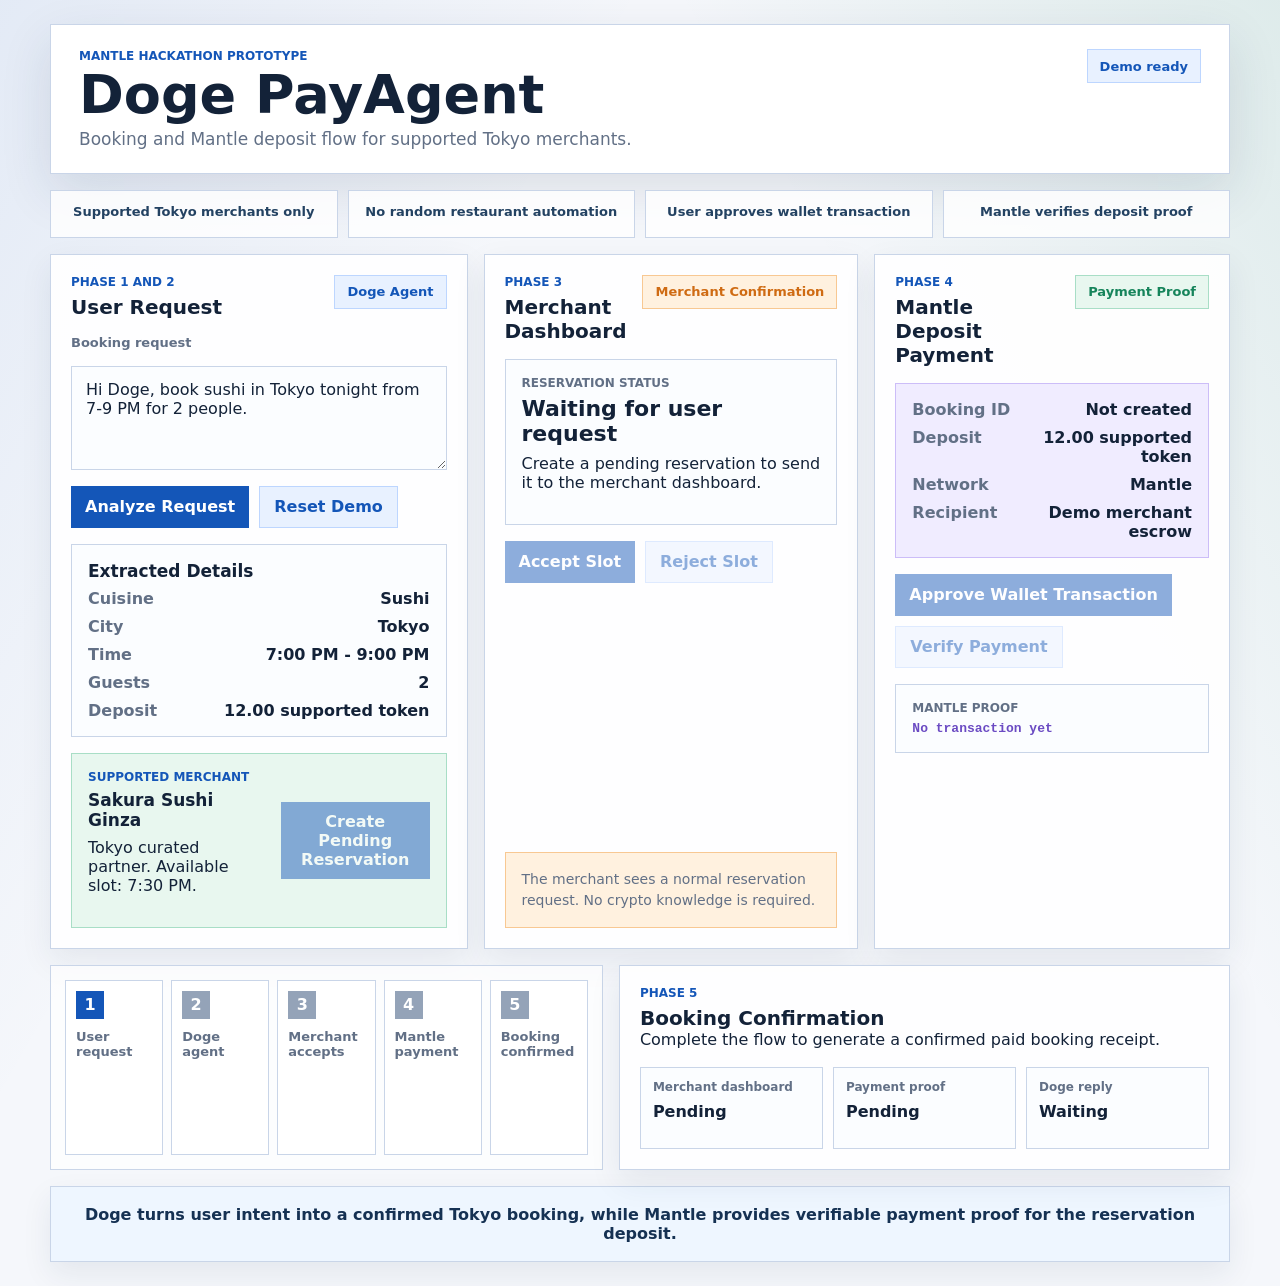
==== index.html @ 1252221b "Add files via upload" ====
<!doctype html>
<html lang="en">
  <head>
    <meta charset="utf-8">
    <meta name="viewport" content="width=device-width, initial-scale=1">
    <title>Doge PayAgent Prototype</title>
    <link rel="stylesheet" href="styles.css">
  </head>
  <body>
    <main class="app-shell">
      <header class="topbar">
        <div>
          <p class="eyebrow">Mantle hackathon prototype</p>
          <h1>Doge PayAgent</h1>
          <p class="subtitle">
            Booking and Mantle deposit flow for supported Tokyo merchants.
          </p>
        </div>
        <div class="status-chip" id="overallStatus">Demo ready</div>
      </header>

      <section class="constraint-bar" aria-label="Key product constraints">
        <div>Supported Tokyo merchants only</div>
        <div>No random restaurant automation</div>
        <div>User approves wallet transaction</div>
        <div>Mantle verifies deposit proof</div>
      </section>

      <section class="workspace">
        <section class="panel user-panel" aria-labelledby="userPanelTitle">
          <div class="panel-heading">
            <div>
              <p class="eyebrow">Phase 1 and 2</p>
              <h2 id="userPanelTitle">User Request</h2>
            </div>
            <span class="phase-pill">Doge Agent</span>
          </div>

          <label for="requestText">Booking request</label>
          <textarea id="requestText" rows="4">Hi Doge, book sushi in Tokyo tonight from 7-9 PM for 2 people.</textarea>

          <div class="button-row">
            <button id="analyzeBtn" class="primary-btn" type="button">
              Analyze Request
            </button>
            <button id="resetBtn" class="secondary-btn" type="button">
              Reset Demo
            </button>
          </div>

          <div class="extract-card" id="extractCard">
            <h3>Extracted Details</h3>
            <dl>
              <div><dt>Cuisine</dt><dd id="detailCuisine">Sushi</dd></div>
              <div><dt>City</dt><dd id="detailCity">Tokyo</dd></div>
              <div><dt>Time</dt><dd id="detailTime">7:00 PM - 9:00 PM</dd></div>
              <div><dt>Guests</dt><dd id="detailGuests">2</dd></div>
              <div><dt>Deposit</dt><dd id="detailDeposit">12.00 supported token</dd></div>
            </dl>
          </div>

          <div class="merchant-card">
            <div>
              <p class="eyebrow">Supported merchant</p>
              <h3>Sakura Sushi Ginza</h3>
              <p>Tokyo curated partner. Available slot: 7:30 PM.</p>
            </div>
            <button id="createReservationBtn" class="primary-btn" type="button" disabled>
              Create Pending Reservation
            </button>
          </div>
        </section>

        <section class="panel dashboard-panel" aria-labelledby="merchantPanelTitle">
          <div class="panel-heading">
            <div>
              <p class="eyebrow">Phase 3</p>
              <h2 id="merchantPanelTitle">Merchant Dashboard</h2>
            </div>
            <span class="phase-pill orange">Merchant Confirmation</span>
          </div>

          <div class="reservation-ticket" id="reservationTicket">
            <p class="ticket-label">Reservation status</p>
            <h3 id="reservationStatus">Waiting for user request</h3>
            <p id="reservationSummary">Create a pending reservation to send it to the merchant dashboard.</p>
          </div>

          <div class="button-row">
            <button id="acceptSlotBtn" class="primary-btn" type="button" disabled>
              Accept Slot
            </button>
            <button id="rejectSlotBtn" class="secondary-btn" type="button" disabled>
              Reject Slot
            </button>
          </div>

          <div class="decision-note" id="merchantDecision">
            The merchant sees a normal reservation request. No crypto knowledge is required.
          </div>
        </section>

        <section class="panel payment-panel" aria-labelledby="paymentPanelTitle">
          <div class="panel-heading">
            <div>
              <p class="eyebrow">Phase 4</p>
              <h2 id="paymentPanelTitle">Mantle Deposit Payment</h2>
            </div>
            <span class="phase-pill green">Payment Proof</span>
          </div>

          <div class="payment-box">
            <dl>
              <div><dt>Booking ID</dt><dd id="bookingId">Not created</dd></div>
              <div><dt>Deposit</dt><dd>12.00 supported token</dd></div>
              <div><dt>Network</dt><dd>Mantle</dd></div>
              <div><dt>Recipient</dt><dd>Demo merchant escrow</dd></div>
            </dl>
          </div>

          <div class="button-row">
            <button id="approvePaymentBtn" class="primary-btn" type="button" disabled>
              Approve Wallet Transaction
            </button>
            <button id="verifyPaymentBtn" class="secondary-btn" type="button" disabled>
              Verify Payment
            </button>
          </div>

          <div class="tx-card" id="txCard">
            <p class="ticket-label">Mantle proof</p>
            <code id="txHash">No transaction yet</code>
          </div>
        </section>
      </section>

      <section class="confirmation-area">
        <div class="timeline" aria-label="Prototype timeline">
          <div class="step active" data-step="1">
            <span>1</span>
            <p>User request</p>
          </div>
          <div class="step" data-step="2">
            <span>2</span>
            <p>Doge agent</p>
          </div>
          <div class="step" data-step="3">
            <span>3</span>
            <p>Merchant accepts</p>
          </div>
          <div class="step" data-step="4">
            <span>4</span>
            <p>Mantle payment</p>
          </div>
          <div class="step" data-step="5">
            <span>5</span>
            <p>Booking confirmed</p>
          </div>
        </div>

        <article class="receipt" id="receipt">
          <p class="eyebrow">Phase 5</p>
          <h2>Booking Confirmation</h2>
          <p id="receiptBody">
            Complete the flow to generate a confirmed paid booking receipt.
          </p>
          <div class="receipt-grid">
            <div>
              <span>Merchant dashboard</span>
              <strong id="merchantFinalStatus">Pending</strong>
            </div>
            <div>
              <span>Payment proof</span>
              <strong id="paymentFinalStatus">Pending</strong>
            </div>
            <div>
              <span>Doge reply</span>
              <strong id="dogeReply">Waiting</strong>
            </div>
          </div>
        </article>
      </section>

      <footer class="footer-note">
        Doge turns user intent into a confirmed Tokyo booking, while Mantle provides verifiable payment proof for the reservation deposit.
      </footer>
    </main>

    <script src="app.js"></script>
  </body>
</html>
---- styles.css ----
:root {
  --bg: #f5f7fb;
  --card: #ffffff;
  --ink: #132238;
  --muted: #627086;
  --blue: #1456b8;
  --blue-weak: #e8f1ff;
  --green: #16845b;
  --green-weak: #e8f7ef;
  --orange: #cf6b13;
  --orange-weak: #fff1df;
  --purple: #6b4bc3;
  --purple-weak: #f0ecff;
  --border: #c9d5e8;
  --shadow: 0 18px 48px rgba(27, 47, 79, 0.12);
}

* {
  box-sizing: border-box;
}

body {
  margin: 0;
  min-height: 100vh;
  color: var(--ink);
  background:
    linear-gradient(120deg, rgba(20, 86, 184, 0.08), transparent 32%),
    linear-gradient(240deg, rgba(22, 132, 91, 0.1), transparent 30%),
    var(--bg);
  font-family: Inter, ui-sans-serif, system-ui, -apple-system, BlinkMacSystemFont, "Segoe UI", sans-serif;
}

button,
textarea {
  font: inherit;
}

button {
  border: 0;
  cursor: pointer;
}

button:disabled {
  cursor: not-allowed;
  opacity: 0.48;
}

.app-shell {
  width: min(1180px, calc(100% - 32px));
  margin: 24px auto;
}

.topbar {
  display: flex;
  align-items: flex-start;
  justify-content: space-between;
  gap: 24px;
  padding: 24px 28px;
  background: var(--card);
  border: 1px solid var(--border);
  box-shadow: var(--shadow);
}

.eyebrow {
  margin: 0 0 6px;
  color: var(--blue);
  font-size: 12px;
  font-weight: 800;
  letter-spacing: 0;
  text-transform: uppercase;
}

h1,
h2,
h3,
p {
  margin-top: 0;
}

h1 {
  margin-bottom: 8px;
  font-size: clamp(34px, 6vw, 54px);
  line-height: 0.96;
}

h2 {
  margin-bottom: 0;
  font-size: 20px;
}

h3 {
  margin-bottom: 8px;
  font-size: 17px;
}

.subtitle {
  max-width: 640px;
  margin-bottom: 0;
  color: var(--muted);
  font-size: 17px;
}

.status-chip,
.phase-pill {
  display: inline-flex;
  align-items: center;
  min-height: 34px;
  padding: 8px 12px;
  color: var(--blue);
  background: var(--blue-weak);
  border: 1px solid #bdd6ff;
  font-size: 13px;
  font-weight: 800;
  white-space: nowrap;
}

.phase-pill.orange {
  color: var(--orange);
  background: var(--orange-weak);
  border-color: #f8c892;
}

.phase-pill.green {
  color: var(--green);
  background: var(--green-weak);
  border-color: #a8dec6;
}

.constraint-bar {
  display: grid;
  grid-template-columns: repeat(4, minmax(0, 1fr));
  gap: 10px;
  margin: 16px 0;
}

.constraint-bar div {
  min-height: 48px;
  padding: 13px 14px;
  color: #234262;
  background: rgba(255, 255, 255, 0.84);
  border: 1px solid var(--border);
  font-size: 13px;
  font-weight: 800;
  text-align: center;
}

.workspace {
  display: grid;
  grid-template-columns: 1.08fr 0.92fr 0.92fr;
  gap: 16px;
}

.panel,
.receipt,
.footer-note {
  background: rgba(255, 255, 255, 0.94);
  border: 1px solid var(--border);
  box-shadow: 0 12px 30px rgba(21, 45, 78, 0.08);
}

.panel {
  display: flex;
  flex-direction: column;
  gap: 16px;
  min-height: 520px;
  padding: 20px;
}

.panel-heading {
  display: flex;
  align-items: flex-start;
  justify-content: space-between;
  gap: 16px;
}

label {
  color: var(--muted);
  font-size: 13px;
  font-weight: 800;
}

textarea {
  width: 100%;
  resize: vertical;
  min-height: 104px;
  padding: 13px 14px;
  color: var(--ink);
  background: #fbfdff;
  border: 1px solid var(--border);
  outline: none;
}

textarea:focus {
  border-color: var(--blue);
  box-shadow: 0 0 0 3px rgba(20, 86, 184, 0.12);
}

.button-row {
  display: flex;
  flex-wrap: wrap;
  gap: 10px;
}

.primary-btn,
.secondary-btn {
  min-height: 42px;
  padding: 10px 14px;
  font-weight: 900;
}

.primary-btn {
  color: #ffffff;
  background: var(--blue);
}

.secondary-btn {
  color: var(--blue);
  background: var(--blue-weak);
  border: 1px solid #bdd6ff;
}

.extract-card,
.merchant-card,
.reservation-ticket,
.payment-box,
.tx-card,
.decision-note {
  padding: 16px;
  background: #fbfdff;
  border: 1px solid var(--border);
}

.merchant-card {
  display: flex;
  align-items: center;
  justify-content: space-between;
  gap: 16px;
  margin-top: auto;
  background: var(--green-weak);
  border-color: #a8dec6;
}

dl {
  display: grid;
  gap: 9px;
  margin: 0;
}

dl div {
  display: flex;
  justify-content: space-between;
  gap: 18px;
}

dt {
  color: var(--muted);
  font-weight: 800;
}

dd {
  margin: 0;
  text-align: right;
  font-weight: 900;
}

.ticket-label {
  margin-bottom: 6px;
  color: var(--muted);
  font-size: 12px;
  font-weight: 900;
  text-transform: uppercase;
}

.reservation-ticket h3 {
  margin-bottom: 8px;
  font-size: 22px;
}

.decision-note {
  margin-top: auto;
  color: var(--muted);
  background: var(--orange-weak);
  border-color: #f8c892;
  font-size: 14px;
  line-height: 1.5;
}

.payment-box {
  background: var(--purple-weak);
  border-color: #ccbdf8;
}

.tx-card code {
  display: block;
  overflow-wrap: anywhere;
  color: var(--purple);
  font-weight: 800;
}

.confirmation-area {
  display: grid;
  grid-template-columns: 0.95fr 1.05fr;
  gap: 16px;
  margin-top: 16px;
}

.timeline {
  display: grid;
  grid-template-columns: repeat(5, minmax(0, 1fr));
  gap: 8px;
  padding: 14px;
  background: rgba(255, 255, 255, 0.72);
  border: 1px solid var(--border);
}

.step {
  min-height: 92px;
  padding: 10px;
  background: #ffffff;
  border: 1px solid var(--border);
}

.step span {
  display: inline-grid;
  place-items: center;
  width: 28px;
  height: 28px;
  margin-bottom: 10px;
  color: #ffffff;
  background: #94a3b8;
  font-weight: 900;
}

.step.active span {
  background: var(--blue);
}

.step.complete {
  background: var(--green-weak);
  border-color: #a8dec6;
}

.step.complete span {
  background: var(--green);
}

.step p {
  margin-bottom: 0;
  color: var(--muted);
  font-size: 13px;
  font-weight: 900;
}

.receipt {
  padding: 20px;
}

.receipt-grid {
  display: grid;
  grid-template-columns: repeat(3, minmax(0, 1fr));
  gap: 10px;
  margin-top: 18px;
}

.receipt-grid div {
  min-height: 82px;
  padding: 12px;
  background: #fbfdff;
  border: 1px solid var(--border);
}

.receipt-grid span {
  display: block;
  margin-bottom: 8px;
  color: var(--muted);
  font-size: 12px;
  font-weight: 900;
}

.receipt-grid strong {
  display: block;
  color: var(--ink);
  overflow-wrap: anywhere;
}

.footer-note {
  margin-top: 16px;
  padding: 18px 22px;
  color: #153153;
  background: #eef6ff;
  font-weight: 900;
  text-align: center;
}

@media (max-width: 980px) {
  .topbar,
  .workspace,
  .confirmation-area {
    grid-template-columns: 1fr;
  }

  .topbar {
    display: block;
  }

  .status-chip {
    margin-top: 16px;
  }

  .constraint-bar,
  .timeline,
  .receipt-grid {
    grid-template-columns: 1fr;
  }

  .panel {
    min-height: unset;
  }
}
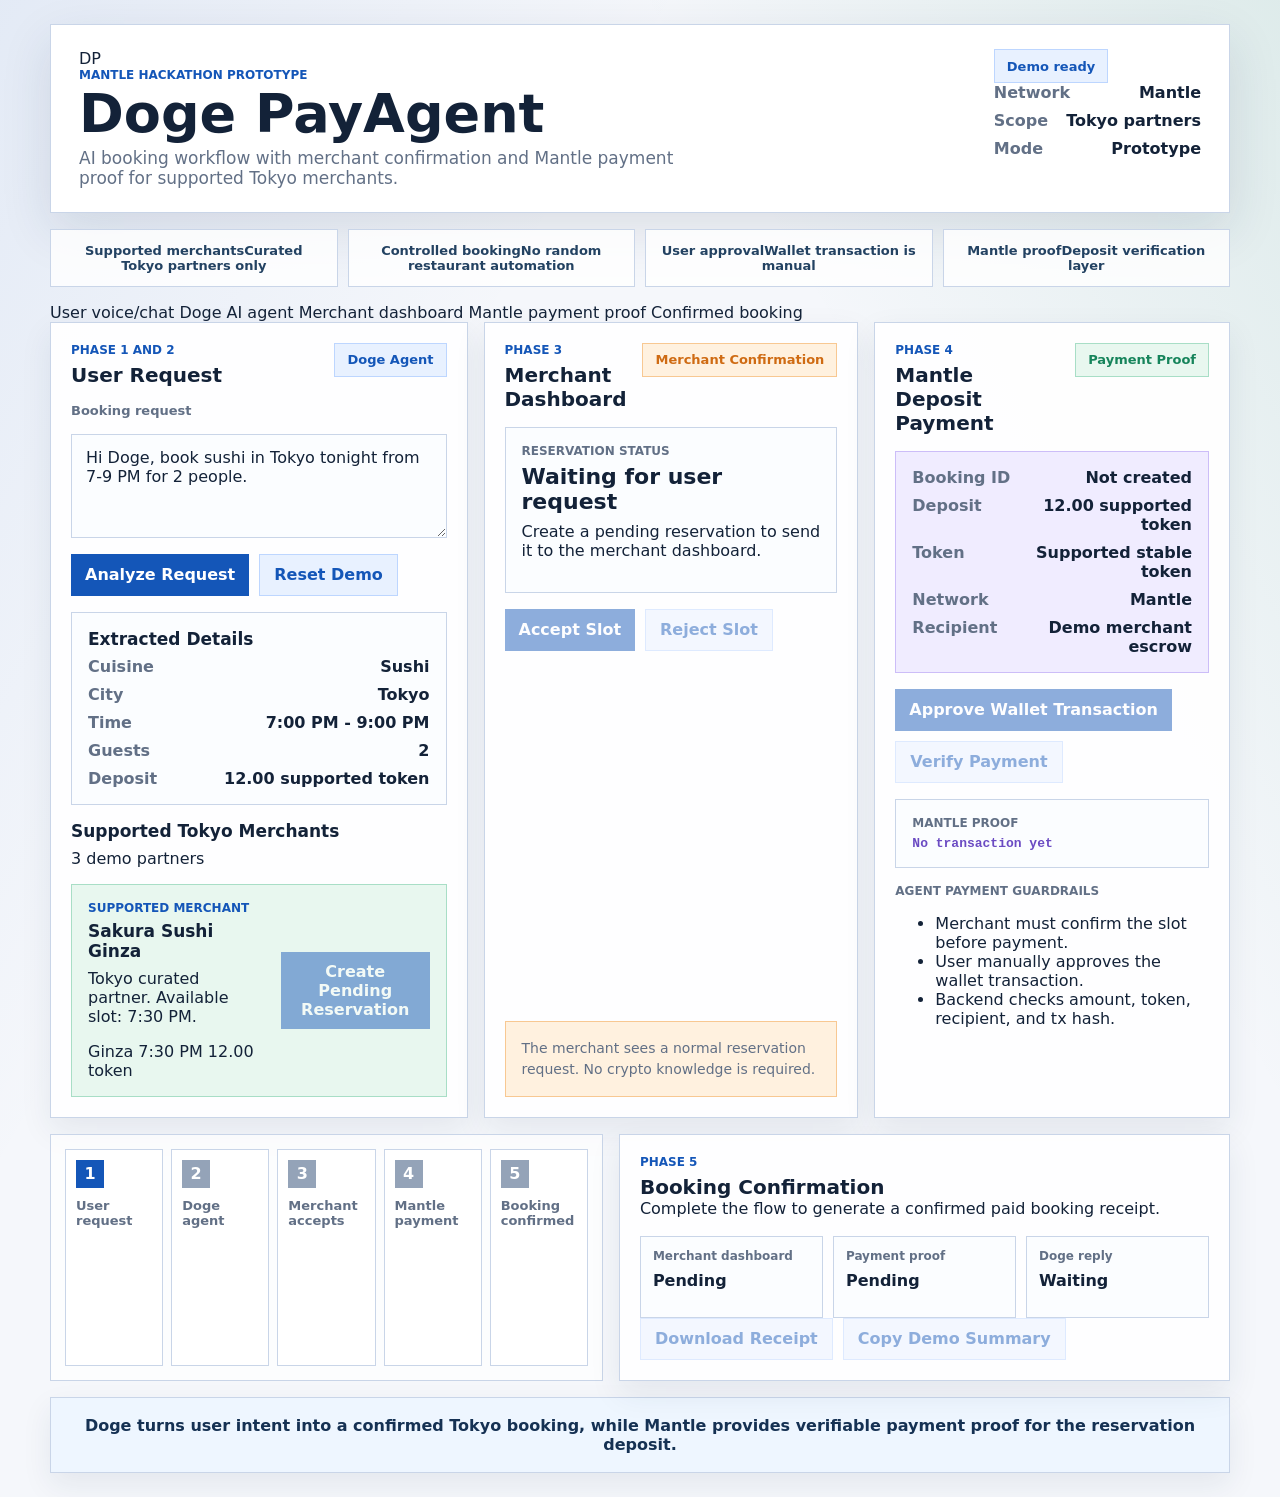
==== commit fee3e985: "Add files via upload" ====
--- a/index.html
+++ b/index.html
@@ -9,21 +9,39 @@
   <body>
     <main class="app-shell">
       <header class="topbar">
-        <div>
-          <p class="eyebrow">Mantle hackathon prototype</p>
-          <h1>Doge PayAgent</h1>
-          <p class="subtitle">
-            Booking and Mantle deposit flow for supported Tokyo merchants.
-          </p>
+        <div class="brand-lockup">
+          <div class="brand-mark" aria-hidden="true">DP</div>
+          <div>
+            <p class="eyebrow">Mantle hackathon prototype</p>
+            <h1>Doge PayAgent</h1>
+            <p class="subtitle">
+              AI booking workflow with merchant confirmation and Mantle payment proof for supported Tokyo merchants.
+            </p>
+          </div>
         </div>
-        <div class="status-chip" id="overallStatus">Demo ready</div>
+        <aside class="hero-console" aria-label="Prototype status">
+          <div class="status-chip" id="overallStatus">Demo ready</div>
+          <dl>
+            <div><dt>Network</dt><dd>Mantle</dd></div>
+            <div><dt>Scope</dt><dd>Tokyo partners</dd></div>
+            <div><dt>Mode</dt><dd>Prototype</dd></div>
+          </dl>
+        </aside>
       </header>
 
       <section class="constraint-bar" aria-label="Key product constraints">
-        <div>Supported Tokyo merchants only</div>
-        <div>No random restaurant automation</div>
-        <div>User approves wallet transaction</div>
-        <div>Mantle verifies deposit proof</div>
+        <div><strong>Supported merchants</strong><span>Curated Tokyo partners only</span></div>
+        <div><strong>Controlled booking</strong><span>No random restaurant automation</span></div>
+        <div><strong>User approval</strong><span>Wallet transaction is manual</span></div>
+        <div><strong>Mantle proof</strong><span>Deposit verification layer</span></div>
+      </section>
+
+      <section class="system-strip" aria-label="System architecture">
+        <span>User voice/chat</span>
+        <span>Doge AI agent</span>
+        <span>Merchant dashboard</span>
+        <span>Mantle payment proof</span>
+        <span>Confirmed booking</span>
       </section>
 
       <section class="workspace">
@@ -59,11 +77,24 @@
             </dl>
           </div>
 
+          <div class="merchant-section">
+            <div class="section-title-row">
+              <h3>Supported Tokyo Merchants</h3>
+              <span id="merchantCount">3 demo partners</span>
+            </div>
+            <div class="merchant-list" id="merchantList" aria-label="Supported merchants"></div>
+          </div>
+
           <div class="merchant-card">
             <div>
               <p class="eyebrow">Supported merchant</p>
-              <h3>Sakura Sushi Ginza</h3>
-              <p>Tokyo curated partner. Available slot: 7:30 PM.</p>
+              <h3 id="selectedMerchantName">Sakura Sushi Ginza</h3>
+              <p id="selectedMerchantDescription">Tokyo curated partner. Available slot: 7:30 PM.</p>
+              <div class="merchant-metrics">
+                <span id="selectedMerchantArea">Ginza</span>
+                <span id="selectedMerchantSlot">7:30 PM</span>
+                <span id="selectedMerchantDeposit">12.00 token</span>
+              </div>
             </div>
             <button id="createReservationBtn" class="primary-btn" type="button" disabled>
               Create Pending Reservation
@@ -112,9 +143,10 @@
           <div class="payment-box">
             <dl>
               <div><dt>Booking ID</dt><dd id="bookingId">Not created</dd></div>
-              <div><dt>Deposit</dt><dd>12.00 supported token</dd></div>
-              <div><dt>Network</dt><dd>Mantle</dd></div>
-              <div><dt>Recipient</dt><dd>Demo merchant escrow</dd></div>
+              <div><dt>Deposit</dt><dd id="paymentDeposit">12.00 supported token</dd></div>
+              <div><dt>Token</dt><dd id="paymentToken">Supported stable token</dd></div>
+              <div><dt>Network</dt><dd id="paymentNetwork">Mantle</dd></div>
+              <div><dt>Recipient</dt><dd id="paymentRecipient">Demo merchant escrow</dd></div>
             </dl>
           </div>
 
@@ -130,6 +162,15 @@
           <div class="tx-card" id="txCard">
             <p class="ticket-label">Mantle proof</p>
             <code id="txHash">No transaction yet</code>
+          </div>
+
+          <div class="preflight-card">
+            <p class="ticket-label">Agent payment guardrails</p>
+            <ul id="paymentGuardrails">
+              <li>Merchant must confirm the slot before payment.</li>
+              <li>User manually approves the wallet transaction.</li>
+              <li>Backend checks amount, token, recipient, and tx hash.</li>
+            </ul>
           </div>
         </section>
       </section>
@@ -178,6 +219,14 @@
               <strong id="dogeReply">Waiting</strong>
             </div>
           </div>
+          <div class="button-row receipt-actions">
+            <button id="downloadReceiptBtn" class="secondary-btn" type="button" disabled>
+              Download Receipt
+            </button>
+            <button id="copySummaryBtn" class="secondary-btn" type="button" disabled>
+              Copy Demo Summary
+            </button>
+          </div>
         </article>
       </section>
 
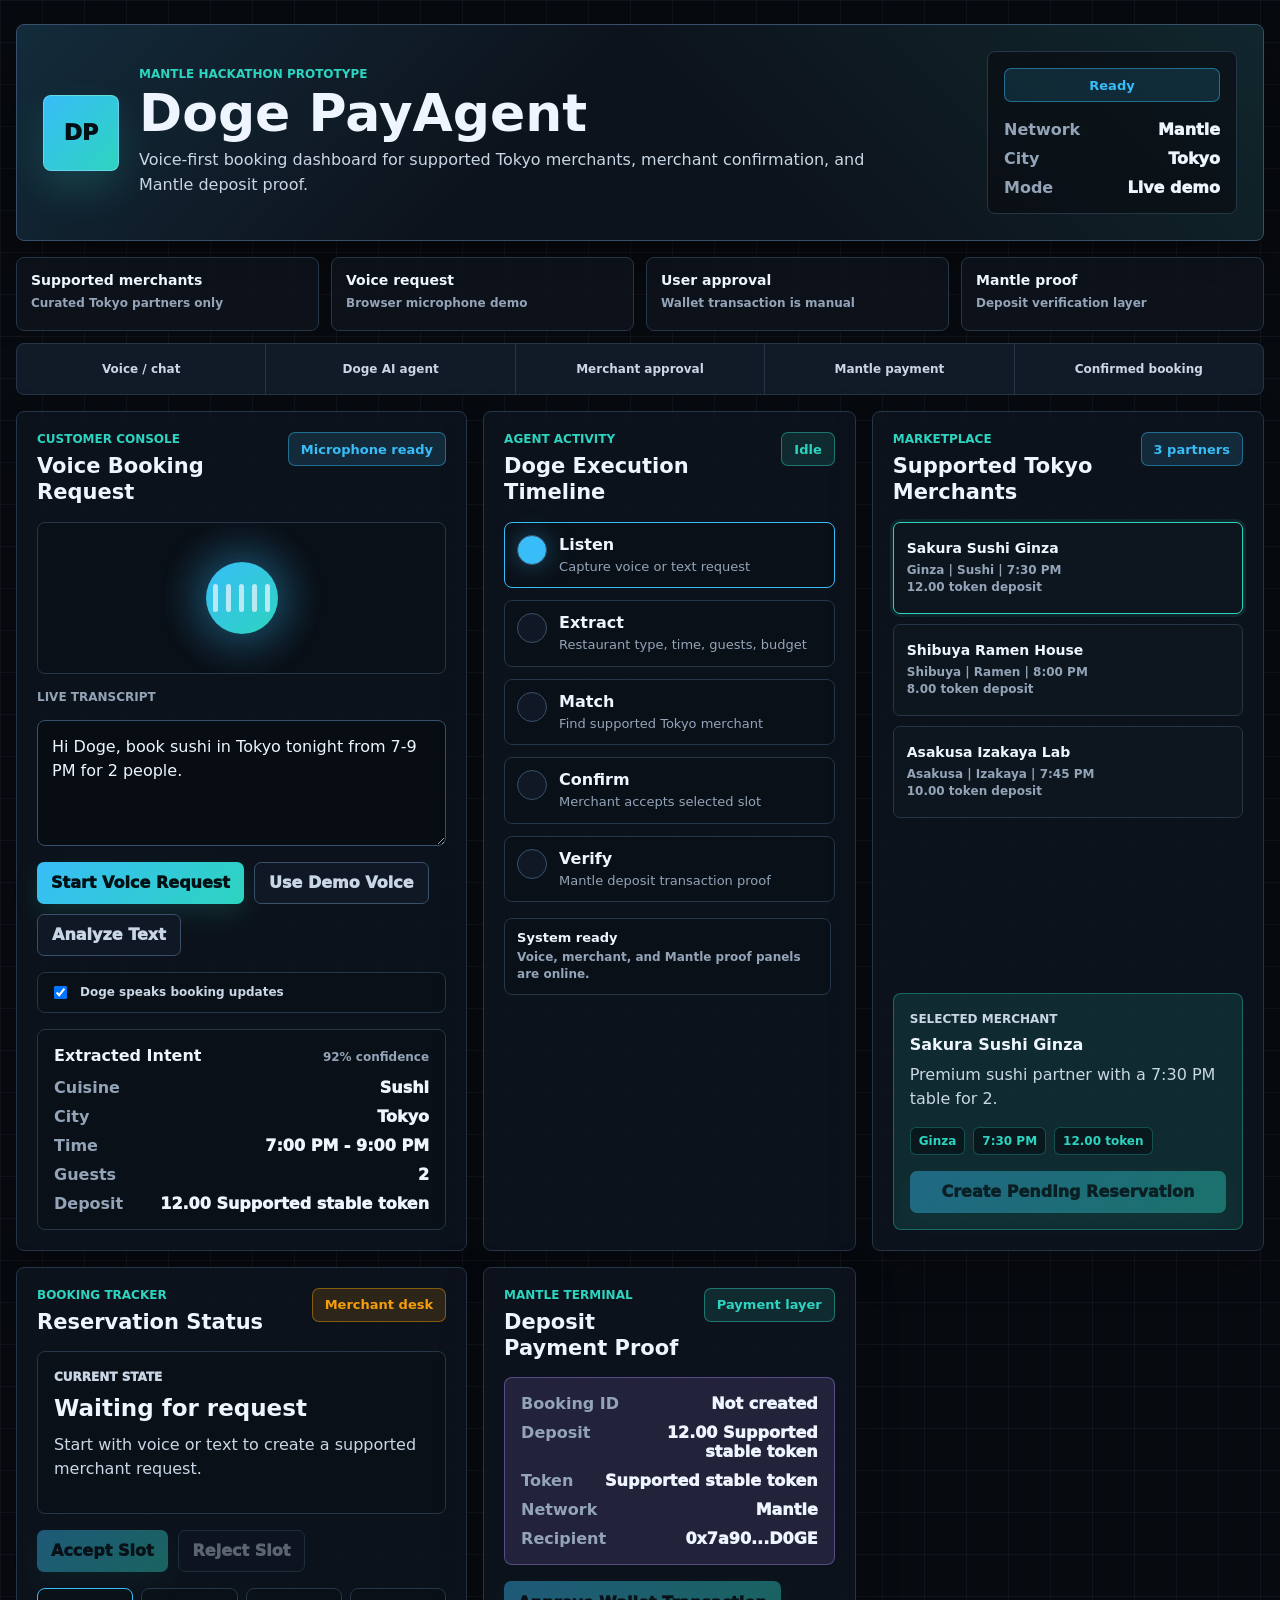
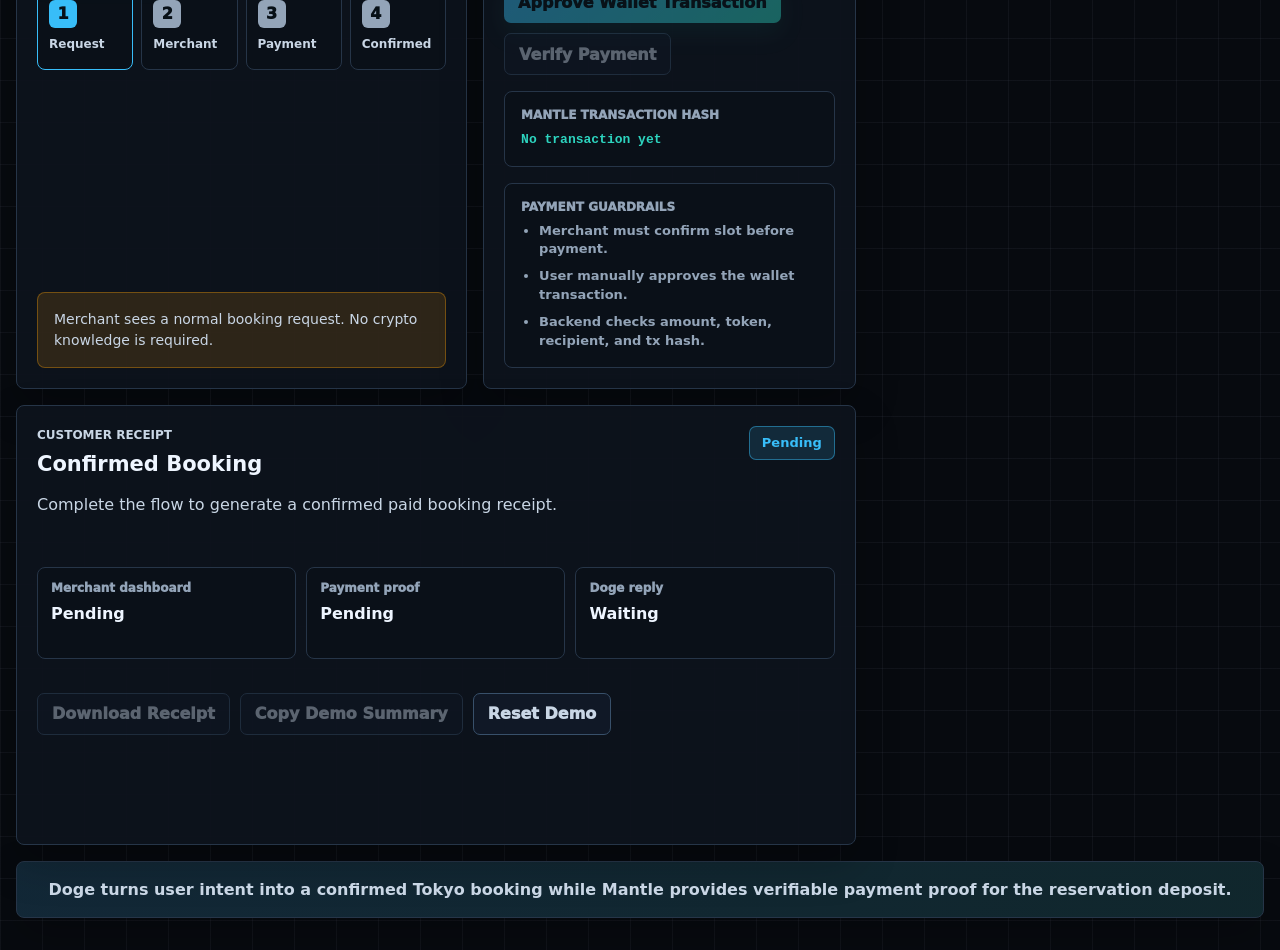
==== commit a774a40c: "Add files via upload" ====
--- a/index.html
+++ b/index.html
@@ -15,59 +15,71 @@
             <p class="eyebrow">Mantle hackathon prototype</p>
             <h1>Doge PayAgent</h1>
             <p class="subtitle">
-              AI booking workflow with merchant confirmation and Mantle payment proof for supported Tokyo merchants.
+              Voice-first booking dashboard for supported Tokyo merchants, merchant confirmation, and Mantle deposit proof.
             </p>
           </div>
         </div>
         <aside class="hero-console" aria-label="Prototype status">
-          <div class="status-chip" id="overallStatus">Demo ready</div>
+          <div class="status-chip" id="overallStatus">Ready</div>
           <dl>
             <div><dt>Network</dt><dd>Mantle</dd></div>
-            <div><dt>Scope</dt><dd>Tokyo partners</dd></div>
-            <div><dt>Mode</dt><dd>Prototype</dd></div>
+            <div><dt>City</dt><dd>Tokyo</dd></div>
+            <div><dt>Mode</dt><dd>Live demo</dd></div>
           </dl>
         </aside>
       </header>
 
       <section class="constraint-bar" aria-label="Key product constraints">
         <div><strong>Supported merchants</strong><span>Curated Tokyo partners only</span></div>
-        <div><strong>Controlled booking</strong><span>No random restaurant automation</span></div>
+        <div><strong>Voice request</strong><span>Browser microphone demo</span></div>
         <div><strong>User approval</strong><span>Wallet transaction is manual</span></div>
         <div><strong>Mantle proof</strong><span>Deposit verification layer</span></div>
       </section>
 
       <section class="system-strip" aria-label="System architecture">
-        <span>User voice/chat</span>
+        <span>Voice / chat</span>
         <span>Doge AI agent</span>
-        <span>Merchant dashboard</span>
-        <span>Mantle payment proof</span>
+        <span>Merchant approval</span>
+        <span>Mantle payment</span>
         <span>Confirmed booking</span>
       </section>
 
-      <section class="workspace">
-        <section class="panel user-panel" aria-labelledby="userPanelTitle">
-          <div class="panel-heading">
-            <div>
-              <p class="eyebrow">Phase 1 and 2</p>
-              <h2 id="userPanelTitle">User Request</h2>
-            </div>
-            <span class="phase-pill">Doge Agent</span>
-          </div>
-
-          <label for="requestText">Booking request</label>
+      <section class="dashboard-grid">
+        <section class="panel voice-panel" aria-labelledby="voicePanelTitle">
+          <div class="panel-heading">
+            <div>
+              <p class="eyebrow">Customer console</p>
+              <h2 id="voicePanelTitle">Voice Booking Request</h2>
+            </div>
+            <span class="phase-pill" id="voiceStatus">Microphone ready</span>
+          </div>
+
+          <div class="voice-orb" id="voiceOrb" aria-hidden="true">
+            <div class="orb-core"></div>
+            <div class="wave-bars">
+              <span></span><span></span><span></span><span></span><span></span>
+            </div>
+          </div>
+
+          <label for="requestText">Live transcript</label>
           <textarea id="requestText" rows="4">Hi Doge, book sushi in Tokyo tonight from 7-9 PM for 2 people.</textarea>
 
           <div class="button-row">
-            <button id="analyzeBtn" class="primary-btn" type="button">
-              Analyze Request
-            </button>
-            <button id="resetBtn" class="secondary-btn" type="button">
-              Reset Demo
-            </button>
-          </div>
-
-          <div class="extract-card" id="extractCard">
-            <h3>Extracted Details</h3>
+            <button id="voiceBtn" class="primary-btn" type="button">Start Voice Request</button>
+            <button id="demoVoiceBtn" class="secondary-btn" type="button">Use Demo Voice</button>
+            <button id="analyzeBtn" class="secondary-btn" type="button">Analyze Text</button>
+          </div>
+
+          <label class="voice-toggle">
+            <input id="speakReplyToggle" type="checkbox" checked>
+            <span>Doge speaks booking updates</span>
+          </label>
+
+          <div class="extract-card">
+            <div class="section-title-row">
+              <h3>Extracted Intent</h3>
+              <span id="intentConfidence">92% confidence</span>
+            </div>
             <dl>
               <div><dt>Cuisine</dt><dd id="detailCuisine">Sushi</dd></div>
               <div><dt>City</dt><dd id="detailCity">Tokyo</dd></div>
@@ -76,68 +88,108 @@
               <div><dt>Deposit</dt><dd id="detailDeposit">12.00 supported token</dd></div>
             </dl>
           </div>
-
-          <div class="merchant-section">
-            <div class="section-title-row">
-              <h3>Supported Tokyo Merchants</h3>
-              <span id="merchantCount">3 demo partners</span>
-            </div>
-            <div class="merchant-list" id="merchantList" aria-label="Supported merchants"></div>
-          </div>
-
-          <div class="merchant-card">
-            <div>
-              <p class="eyebrow">Supported merchant</p>
-              <h3 id="selectedMerchantName">Sakura Sushi Ginza</h3>
-              <p id="selectedMerchantDescription">Tokyo curated partner. Available slot: 7:30 PM.</p>
-              <div class="merchant-metrics">
-                <span id="selectedMerchantArea">Ginza</span>
-                <span id="selectedMerchantSlot">7:30 PM</span>
-                <span id="selectedMerchantDeposit">12.00 token</span>
-              </div>
-            </div>
-            <button id="createReservationBtn" class="primary-btn" type="button" disabled>
+        </section>
+
+        <section class="panel agent-panel" aria-labelledby="agentPanelTitle">
+          <div class="panel-heading">
+            <div>
+              <p class="eyebrow">Agent activity</p>
+              <h2 id="agentPanelTitle">Doge Execution Timeline</h2>
+            </div>
+            <span class="phase-pill green" id="agentState">Idle</span>
+          </div>
+
+          <div class="timeline-rail" id="agentTimeline">
+            <div class="rail-step active" data-agent-step="voice">
+              <span></span>
+              <div><strong>Listen</strong><p>Capture voice or text request</p></div>
+            </div>
+            <div class="rail-step" data-agent-step="intent">
+              <span></span>
+              <div><strong>Extract</strong><p>Restaurant type, time, guests, budget</p></div>
+            </div>
+            <div class="rail-step" data-agent-step="merchant">
+              <span></span>
+              <div><strong>Match</strong><p>Find supported Tokyo merchant</p></div>
+            </div>
+            <div class="rail-step" data-agent-step="approval">
+              <span></span>
+              <div><strong>Confirm</strong><p>Merchant accepts selected slot</p></div>
+            </div>
+            <div class="rail-step" data-agent-step="payment">
+              <span></span>
+              <div><strong>Verify</strong><p>Mantle deposit transaction proof</p></div>
+            </div>
+          </div>
+
+          <div class="event-feed" id="eventFeed" aria-label="Live event feed"></div>
+        </section>
+
+        <section class="panel merchant-panel" aria-labelledby="merchantPanelTitle">
+          <div class="panel-heading">
+            <div>
+              <p class="eyebrow">Marketplace</p>
+              <h2 id="merchantPanelTitle">Supported Tokyo Merchants</h2>
+            </div>
+            <span class="phase-pill" id="merchantCount">3 partners</span>
+          </div>
+
+          <div class="merchant-list" id="merchantList" aria-label="Supported merchants"></div>
+
+          <div class="selected-merchant">
+            <p class="eyebrow">Selected merchant</p>
+            <h3 id="selectedMerchantName">Sakura Sushi Ginza</h3>
+            <p id="selectedMerchantDescription">Curated Tokyo partner. Available slot: 7:30 PM.</p>
+            <div class="merchant-metrics">
+              <span id="selectedMerchantArea">Ginza</span>
+              <span id="selectedMerchantSlot">7:30 PM</span>
+              <span id="selectedMerchantDeposit">12.00 token</span>
+            </div>
+            <button id="createReservationBtn" class="primary-btn full-width" type="button" disabled>
               Create Pending Reservation
             </button>
           </div>
         </section>
 
-        <section class="panel dashboard-panel" aria-labelledby="merchantPanelTitle">
-          <div class="panel-heading">
-            <div>
-              <p class="eyebrow">Phase 3</p>
-              <h2 id="merchantPanelTitle">Merchant Dashboard</h2>
-            </div>
-            <span class="phase-pill orange">Merchant Confirmation</span>
-          </div>
-
-          <div class="reservation-ticket" id="reservationTicket">
-            <p class="ticket-label">Reservation status</p>
-            <h3 id="reservationStatus">Waiting for user request</h3>
-            <p id="reservationSummary">Create a pending reservation to send it to the merchant dashboard.</p>
+        <section class="panel tracker-panel" aria-labelledby="trackerPanelTitle">
+          <div class="panel-heading">
+            <div>
+              <p class="eyebrow">Booking tracker</p>
+              <h2 id="trackerPanelTitle">Reservation Status</h2>
+            </div>
+            <span class="phase-pill orange">Merchant desk</span>
+          </div>
+
+          <div class="booking-status-card">
+            <p class="ticket-label">Current state</p>
+            <h3 id="reservationStatus">Waiting for request</h3>
+            <p id="reservationSummary">Start with voice or text to create a supported merchant request.</p>
           </div>
 
           <div class="button-row">
-            <button id="acceptSlotBtn" class="primary-btn" type="button" disabled>
-              Accept Slot
-            </button>
-            <button id="rejectSlotBtn" class="secondary-btn" type="button" disabled>
-              Reject Slot
-            </button>
+            <button id="acceptSlotBtn" class="primary-btn" type="button" disabled>Accept Slot</button>
+            <button id="rejectSlotBtn" class="secondary-btn" type="button" disabled>Reject Slot</button>
+          </div>
+
+          <div class="progress-ladder" aria-label="Booking progress">
+            <div class="ladder-step active" data-step="1"><span>1</span><p>Request</p></div>
+            <div class="ladder-step" data-step="2"><span>2</span><p>Merchant</p></div>
+            <div class="ladder-step" data-step="3"><span>3</span><p>Payment</p></div>
+            <div class="ladder-step" data-step="4"><span>4</span><p>Confirmed</p></div>
           </div>
 
           <div class="decision-note" id="merchantDecision">
-            The merchant sees a normal reservation request. No crypto knowledge is required.
+            Merchant sees a normal booking request. No crypto knowledge is required.
           </div>
         </section>
 
         <section class="panel payment-panel" aria-labelledby="paymentPanelTitle">
           <div class="panel-heading">
             <div>
-              <p class="eyebrow">Phase 4</p>
-              <h2 id="paymentPanelTitle">Mantle Deposit Payment</h2>
-            </div>
-            <span class="phase-pill green">Payment Proof</span>
+              <p class="eyebrow">Mantle terminal</p>
+              <h2 id="paymentPanelTitle">Deposit Payment Proof</h2>
+            </div>
+            <span class="phase-pill green">Payment layer</span>
           </div>
 
           <div class="payment-box">
@@ -151,60 +203,36 @@
           </div>
 
           <div class="button-row">
-            <button id="approvePaymentBtn" class="primary-btn" type="button" disabled>
-              Approve Wallet Transaction
-            </button>
-            <button id="verifyPaymentBtn" class="secondary-btn" type="button" disabled>
-              Verify Payment
-            </button>
-          </div>
-
-          <div class="tx-card" id="txCard">
-            <p class="ticket-label">Mantle proof</p>
+            <button id="approvePaymentBtn" class="primary-btn" type="button" disabled>Approve Wallet Transaction</button>
+            <button id="verifyPaymentBtn" class="secondary-btn" type="button" disabled>Verify Payment</button>
+          </div>
+
+          <div class="tx-card">
+            <p class="ticket-label">Mantle transaction hash</p>
             <code id="txHash">No transaction yet</code>
           </div>
 
           <div class="preflight-card">
-            <p class="ticket-label">Agent payment guardrails</p>
+            <p class="ticket-label">Payment guardrails</p>
             <ul id="paymentGuardrails">
-              <li>Merchant must confirm the slot before payment.</li>
+              <li>Merchant must confirm slot before payment.</li>
               <li>User manually approves the wallet transaction.</li>
               <li>Backend checks amount, token, recipient, and tx hash.</li>
             </ul>
           </div>
         </section>
-      </section>
-
-      <section class="confirmation-area">
-        <div class="timeline" aria-label="Prototype timeline">
-          <div class="step active" data-step="1">
-            <span>1</span>
-            <p>User request</p>
-          </div>
-          <div class="step" data-step="2">
-            <span>2</span>
-            <p>Doge agent</p>
-          </div>
-          <div class="step" data-step="3">
-            <span>3</span>
-            <p>Merchant accepts</p>
-          </div>
-          <div class="step" data-step="4">
-            <span>4</span>
-            <p>Mantle payment</p>
-          </div>
-          <div class="step" data-step="5">
-            <span>5</span>
-            <p>Booking confirmed</p>
-          </div>
-        </div>
-
-        <article class="receipt" id="receipt">
-          <p class="eyebrow">Phase 5</p>
-          <h2>Booking Confirmation</h2>
-          <p id="receiptBody">
-            Complete the flow to generate a confirmed paid booking receipt.
-          </p>
+
+        <section class="panel receipt-panel" aria-labelledby="receiptPanelTitle">
+          <div class="panel-heading">
+            <div>
+              <p class="eyebrow">Customer receipt</p>
+              <h2 id="receiptPanelTitle">Confirmed Booking</h2>
+            </div>
+            <span class="phase-pill" id="receiptState">Pending</span>
+          </div>
+
+          <p id="receiptBody">Complete the flow to generate a confirmed paid booking receipt.</p>
+
           <div class="receipt-grid">
             <div>
               <span>Merchant dashboard</span>
@@ -219,19 +247,17 @@
               <strong id="dogeReply">Waiting</strong>
             </div>
           </div>
+
           <div class="button-row receipt-actions">
-            <button id="downloadReceiptBtn" class="secondary-btn" type="button" disabled>
-              Download Receipt
-            </button>
-            <button id="copySummaryBtn" class="secondary-btn" type="button" disabled>
-              Copy Demo Summary
-            </button>
-          </div>
-        </article>
+            <button id="downloadReceiptBtn" class="secondary-btn" type="button" disabled>Download Receipt</button>
+            <button id="copySummaryBtn" class="secondary-btn" type="button" disabled>Copy Demo Summary</button>
+            <button id="resetBtn" class="secondary-btn" type="button">Reset Demo</button>
+          </div>
+        </section>
       </section>
 
       <footer class="footer-note">
-        Doge turns user intent into a confirmed Tokyo booking, while Mantle provides verifiable payment proof for the reservation deposit.
+        Doge turns user intent into a confirmed Tokyo booking while Mantle provides verifiable payment proof for the reservation deposit.
       </footer>
     </main>
 
--- a/styles.css
+++ b/styles.css
@@ -1,18 +1,24 @@
 :root {
-  --bg: #f5f7fb;
-  --card: #ffffff;
-  --ink: #132238;
-  --muted: #627086;
-  --blue: #1456b8;
-  --blue-weak: #e8f1ff;
-  --green: #16845b;
-  --green-weak: #e8f7ef;
-  --orange: #cf6b13;
-  --orange-weak: #fff1df;
-  --purple: #6b4bc3;
-  --purple-weak: #f0ecff;
-  --border: #c9d5e8;
-  --shadow: 0 18px 48px rgba(27, 47, 79, 0.12);
+  --bg: #070a0f;
+  --surface: #0d131c;
+  --surface-2: #101823;
+  --surface-3: #141f2d;
+  --ink: #eef5ff;
+  --muted: #93a4b8;
+  --soft: #c9d6e5;
+  --line: #263548;
+  --line-strong: #38506a;
+  --cyan: #38bdf8;
+  --cyan-weak: rgba(56, 189, 248, 0.14);
+  --green: #2dd4bf;
+  --green-weak: rgba(45, 212, 191, 0.13);
+  --amber: #f59e0b;
+  --amber-weak: rgba(245, 158, 11, 0.14);
+  --violet: #a78bfa;
+  --violet-weak: rgba(167, 139, 250, 0.14);
+  --danger: #fb7185;
+  --danger-weak: rgba(251, 113, 133, 0.12);
+  --shadow: 0 28px 80px rgba(0, 0, 0, 0.42);
 }
 
 * {
@@ -23,10 +29,11 @@
   margin: 0;
   min-height: 100vh;
   color: var(--ink);
-  background:
-    linear-gradient(120deg, rgba(20, 86, 184, 0.08), transparent 32%),
-    linear-gradient(240deg, rgba(22, 132, 91, 0.1), transparent 30%),
-    var(--bg);
+  background-color: var(--bg);
+  background-image:
+    linear-gradient(rgba(148, 163, 184, 0.065) 1px, transparent 1px),
+    linear-gradient(90deg, rgba(148, 163, 184, 0.065) 1px, transparent 1px);
+  background-size: 42px 42px;
   font-family: Inter, ui-sans-serif, system-ui, -apple-system, BlinkMacSystemFont, "Segoe UI", sans-serif;
 }
 
@@ -37,35 +44,62 @@
 
 button {
   border: 0;
+  border-radius: 7px;
   cursor: pointer;
 }
 
 button:disabled {
   cursor: not-allowed;
-  opacity: 0.48;
+  opacity: 0.42;
 }
 
 .app-shell {
-  width: min(1180px, calc(100% - 32px));
-  margin: 24px auto;
+  width: min(1320px, calc(100% - 32px));
+  margin: 24px auto 32px;
 }
 
 .topbar {
   display: flex;
-  align-items: flex-start;
+  align-items: stretch;
   justify-content: space-between;
   gap: 24px;
-  padding: 24px 28px;
-  background: var(--card);
-  border: 1px solid var(--border);
+  padding: 26px;
+  background:
+    linear-gradient(135deg, rgba(56, 189, 248, 0.14), transparent 42%),
+    linear-gradient(225deg, rgba(45, 212, 191, 0.1), transparent 44%),
+    var(--surface);
+  border: 1px solid var(--line-strong);
+  border-radius: 8px;
   box-shadow: var(--shadow);
 }
 
+.brand-lockup {
+  display: flex;
+  align-items: center;
+  gap: 20px;
+  min-width: 0;
+}
+
+.brand-mark {
+  display: grid;
+  place-items: center;
+  width: 76px;
+  height: 76px;
+  flex: 0 0 76px;
+  color: #021015;
+  background: linear-gradient(135deg, var(--cyan), var(--green));
+  border: 1px solid rgba(255, 255, 255, 0.25);
+  border-radius: 8px;
+  font-size: 22px;
+  font-weight: 950;
+  box-shadow: 0 18px 38px rgba(45, 212, 191, 0.18);
+}
+
 .eyebrow {
-  margin: 0 0 6px;
-  color: var(--blue);
-  font-size: 12px;
-  font-weight: 800;
+  margin: 0 0 7px;
+  color: var(--green);
+  font-size: 12px;
+  font-weight: 900;
   letter-spacing: 0;
   text-transform: uppercase;
 }
@@ -78,92 +112,160 @@
 }
 
 h1 {
-  margin-bottom: 8px;
-  font-size: clamp(34px, 6vw, 54px);
-  line-height: 0.96;
+  margin-bottom: 9px;
+  font-size: 52px;
+  line-height: 0.98;
 }
 
 h2 {
   margin-bottom: 0;
-  font-size: 20px;
+  font-size: 21px;
+  line-height: 1.25;
 }
 
 h3 {
   margin-bottom: 8px;
-  font-size: 17px;
+  font-size: 16px;
+  line-height: 1.25;
 }
 
 .subtitle {
-  max-width: 640px;
+  max-width: 760px;
   margin-bottom: 0;
-  color: var(--muted);
-  font-size: 17px;
+  color: var(--soft);
+  font-size: 16px;
+  line-height: 1.55;
+}
+
+.hero-console {
+  display: grid;
+  align-content: space-between;
+  min-width: 250px;
+  padding: 16px;
+  background: rgba(7, 10, 15, 0.58);
+  border: 1px solid var(--line);
+  border-radius: 8px;
+}
+
+.hero-console dl {
+  margin-top: 18px;
 }
 
 .status-chip,
 .phase-pill {
   display: inline-flex;
   align-items: center;
+  justify-content: center;
   min-height: 34px;
   padding: 8px 12px;
-  color: var(--blue);
-  background: var(--blue-weak);
-  border: 1px solid #bdd6ff;
+  color: var(--cyan);
+  background: var(--cyan-weak);
+  border: 1px solid rgba(56, 189, 248, 0.46);
+  border-radius: 7px;
   font-size: 13px;
-  font-weight: 800;
+  font-weight: 900;
   white-space: nowrap;
 }
 
 .phase-pill.orange {
-  color: var(--orange);
-  background: var(--orange-weak);
-  border-color: #f8c892;
+  color: var(--amber);
+  background: var(--amber-weak);
+  border-color: rgba(245, 158, 11, 0.45);
 }
 
 .phase-pill.green {
   color: var(--green);
   background: var(--green-weak);
-  border-color: #a8dec6;
+  border-color: rgba(45, 212, 191, 0.45);
 }
 
 .constraint-bar {
   display: grid;
   grid-template-columns: repeat(4, minmax(0, 1fr));
-  gap: 10px;
-  margin: 16px 0;
+  gap: 12px;
+  margin: 16px 0 12px;
 }
 
 .constraint-bar div {
-  min-height: 48px;
-  padding: 13px 14px;
-  color: #234262;
-  background: rgba(255, 255, 255, 0.84);
-  border: 1px solid var(--border);
-  font-size: 13px;
+  min-height: 74px;
+  padding: 14px;
+  background: rgba(13, 19, 28, 0.88);
+  border: 1px solid var(--line);
+  border-radius: 8px;
+}
+
+.constraint-bar strong,
+.constraint-bar span {
+  display: block;
+}
+
+.constraint-bar strong {
+  margin-bottom: 7px;
+  color: var(--ink);
+  font-size: 14px;
+}
+
+.constraint-bar span {
+  color: var(--muted);
+  font-size: 12px;
   font-weight: 800;
+  line-height: 1.35;
+}
+
+.system-strip {
+  display: grid;
+  grid-template-columns: repeat(5, minmax(0, 1fr));
+  gap: 1px;
+  margin-bottom: 16px;
+  overflow: hidden;
+  background: var(--line);
+  border: 1px solid var(--line);
+  border-radius: 8px;
+}
+
+.system-strip span {
+  min-height: 50px;
+  display: grid;
+  place-items: center;
+  padding: 12px;
+  color: var(--soft);
+  background: rgba(17, 26, 38, 0.96);
+  font-size: 12px;
+  font-weight: 900;
   text-align: center;
 }
 
-.workspace {
-  display: grid;
-  grid-template-columns: 1.08fr 0.92fr 0.92fr;
+.dashboard-grid {
+  display: grid;
+  grid-template-columns: minmax(320px, 1.15fr) minmax(300px, 0.95fr) minmax(320px, 1fr);
   gap: 16px;
+  align-items: stretch;
 }
 
 .panel,
-.receipt,
 .footer-note {
-  background: rgba(255, 255, 255, 0.94);
-  border: 1px solid var(--border);
-  box-shadow: 0 12px 30px rgba(21, 45, 78, 0.08);
+  background: rgba(13, 19, 28, 0.94);
+  border: 1px solid var(--line);
+  border-radius: 8px;
+  box-shadow: 0 18px 44px rgba(0, 0, 0, 0.22);
 }
 
 .panel {
   display: flex;
   flex-direction: column;
   gap: 16px;
-  min-height: 520px;
+  min-height: 440px;
   padding: 20px;
+}
+
+.voice-panel,
+.merchant-panel,
+.payment-panel {
+  min-height: 620px;
+}
+
+.receipt-panel {
+  grid-column: span 2;
 }
 
 .panel-heading {
@@ -175,24 +277,89 @@
 
 label {
   color: var(--muted);
-  font-size: 13px;
-  font-weight: 800;
+  font-size: 12px;
+  font-weight: 900;
+  text-transform: uppercase;
 }
 
 textarea {
   width: 100%;
   resize: vertical;
-  min-height: 104px;
-  padding: 13px 14px;
+  min-height: 112px;
+  padding: 14px;
   color: var(--ink);
-  background: #fbfdff;
-  border: 1px solid var(--border);
+  background: #080d14;
+  border: 1px solid var(--line-strong);
+  border-radius: 8px;
   outline: none;
+  line-height: 1.5;
 }
 
 textarea:focus {
-  border-color: var(--blue);
-  box-shadow: 0 0 0 3px rgba(20, 86, 184, 0.12);
+  border-color: var(--cyan);
+  box-shadow: 0 0 0 3px rgba(56, 189, 248, 0.14);
+}
+
+.voice-orb {
+  position: relative;
+  display: grid;
+  place-items: center;
+  min-height: 152px;
+  overflow: hidden;
+  background:
+    radial-gradient(circle at center, rgba(56, 189, 248, 0.2), transparent 36%),
+    #0a1018;
+  border: 1px solid var(--line);
+  border-radius: 8px;
+}
+
+.orb-core {
+  width: 72px;
+  height: 72px;
+  background: linear-gradient(135deg, var(--cyan), var(--green));
+  border-radius: 50%;
+  box-shadow: 0 0 44px rgba(56, 189, 248, 0.35);
+}
+
+.voice-orb.listening .orb-core {
+  animation: pulseCore 1.2s ease-in-out infinite;
+}
+
+.wave-bars {
+  position: absolute;
+  display: flex;
+  align-items: center;
+  gap: 8px;
+}
+
+.wave-bars span {
+  width: 5px;
+  height: 28px;
+  background: rgba(238, 245, 255, 0.72);
+  border-radius: 99px;
+  transform-origin: center;
+}
+
+.voice-orb.listening .wave-bars span {
+  animation: voiceBar 0.9s ease-in-out infinite;
+}
+
+.wave-bars span:nth-child(2) { animation-delay: 0.08s; }
+.wave-bars span:nth-child(3) { animation-delay: 0.16s; }
+.wave-bars span:nth-child(4) { animation-delay: 0.24s; }
+.wave-bars span:nth-child(5) { animation-delay: 0.32s; }
+
+.voice-toggle {
+  display: flex;
+  align-items: center;
+  gap: 10px;
+  min-height: 40px;
+  padding: 10px 12px;
+  color: var(--soft);
+  background: #0a1018;
+  border: 1px solid var(--line);
+  border-radius: 8px;
+  text-transform: none;
 }
 
 .button-row {
@@ -205,44 +372,128 @@
 .secondary-btn {
   min-height: 42px;
   padding: 10px 14px;
-  font-weight: 900;
+  font-weight: 950;
 }
 
 .primary-btn {
-  color: #ffffff;
-  background: var(--blue);
+  color: #031014;
+  background: linear-gradient(135deg, var(--cyan), var(--green));
+  box-shadow: 0 10px 24px rgba(45, 212, 191, 0.14);
 }
 
 .secondary-btn {
-  color: var(--blue);
-  background: var(--blue-weak);
-  border: 1px solid #bdd6ff;
+  color: var(--soft);
+  background: #101826;
+  border: 1px solid var(--line-strong);
+}
+
+.secondary-btn:hover:not(:disabled) {
+  border-color: var(--cyan);
+}
+
+.full-width {
+  width: 100%;
 }
 
 .extract-card,
-.merchant-card,
-.reservation-ticket,
+.selected-merchant,
+.booking-status-card,
 .payment-box,
 .tx-card,
-.decision-note {
+.decision-note,
+.preflight-card {
   padding: 16px;
-  background: #fbfdff;
-  border: 1px solid var(--border);
-}
-
-.merchant-card {
-  display: flex;
-  align-items: center;
+  background: #0a1018;
+  border: 1px solid var(--line);
+  border-radius: 8px;
+}
+
+.section-title-row {
+  display: flex;
+  align-items: baseline;
   justify-content: space-between;
-  gap: 16px;
+  gap: 12px;
+  margin-bottom: 12px;
+}
+
+.section-title-row h3 {
+  margin-bottom: 0;
+}
+
+.section-title-row span {
+  color: var(--muted);
+  font-size: 12px;
+  font-weight: 900;
+}
+
+.merchant-list {
+  display: grid;
+  gap: 10px;
+}
+
+.merchant-option {
+  width: 100%;
+  min-height: 92px;
+  padding: 13px;
+  color: var(--ink);
+  background: #0d151f;
+  border: 1px solid var(--line);
+  text-align: left;
+}
+
+.merchant-option:hover,
+.merchant-option.selected {
+  border-color: var(--green);
+  box-shadow: 0 0 0 3px rgba(45, 212, 191, 0.1);
+}
+
+.merchant-option strong,
+.merchant-option span,
+.merchant-option em {
+  display: block;
+}
+
+.merchant-option strong {
+  margin-bottom: 6px;
+  color: var(--ink);
+  font-size: 14px;
+}
+
+.merchant-option span,
+.merchant-option em {
+  color: var(--muted);
+  font-size: 12px;
+  font-style: normal;
+  font-weight: 800;
+  line-height: 1.35;
+}
+
+.selected-merchant {
   margin-top: auto;
   background: var(--green-weak);
-  border-color: #a8dec6;
+  border-color: rgba(45, 212, 191, 0.36);
+}
+
+.merchant-metrics {
+  display: flex;
+  flex-wrap: wrap;
+  gap: 8px;
+  margin: 12px 0 16px;
+}
+
+.merchant-metrics span {
+  padding: 6px 8px;
+  color: var(--green);
+  background: rgba(7, 10, 15, 0.55);
+  border: 1px solid rgba(45, 212, 191, 0.3);
+  border-radius: 6px;
+  font-size: 12px;
+  font-weight: 900;
 }
 
 dl {
   display: grid;
-  gap: 9px;
+  gap: 10px;
   margin: 0;
 }
 
@@ -250,109 +501,213 @@
   display: flex;
   justify-content: space-between;
   gap: 18px;
+  min-width: 0;
 }
 
 dt {
   color: var(--muted);
-  font-weight: 800;
+  font-weight: 900;
 }
 
 dd {
   margin: 0;
+  color: var(--ink);
   text-align: right;
-  font-weight: 900;
+  font-weight: 950;
+  overflow-wrap: anywhere;
 }
 
 .ticket-label {
-  margin-bottom: 6px;
-  color: var(--muted);
-  font-size: 12px;
-  font-weight: 900;
+  margin-bottom: 8px;
+  color: var(--muted);
+  font-size: 12px;
+  font-weight: 950;
   text-transform: uppercase;
 }
 
-.reservation-ticket h3 {
-  margin-bottom: 8px;
-  font-size: 22px;
+.booking-status-card h3 {
+  margin-bottom: 10px;
+  font-size: 23px;
+}
+
+.booking-status-card p,
+.selected-merchant p,
+.receipt-panel p,
+.decision-note {
+  color: var(--soft);
+  line-height: 1.5;
 }
 
 .decision-note {
   margin-top: auto;
-  color: var(--muted);
-  background: var(--orange-weak);
-  border-color: #f8c892;
+  background: var(--amber-weak);
+  border-color: rgba(245, 158, 11, 0.36);
   font-size: 14px;
-  line-height: 1.5;
 }
 
 .payment-box {
-  background: var(--purple-weak);
-  border-color: #ccbdf8;
+  background: var(--violet-weak);
+  border-color: rgba(167, 139, 250, 0.4);
 }
 
 .tx-card code {
   display: block;
   overflow-wrap: anywhere;
-  color: var(--purple);
+  color: var(--green);
+  font-weight: 900;
+  line-height: 1.5;
+}
+
+.preflight-card {
+  background: #0a1018;
+}
+
+.preflight-card ul {
+  display: grid;
+  gap: 8px;
+  margin: 0;
+  padding-left: 18px;
+  color: var(--muted);
+  font-size: 13px;
   font-weight: 800;
-}
-
-.confirmation-area {
-  display: grid;
-  grid-template-columns: 0.95fr 1.05fr;
-  gap: 16px;
-  margin-top: 16px;
-}
-
-.timeline {
-  display: grid;
-  grid-template-columns: repeat(5, minmax(0, 1fr));
+  line-height: 1.45;
+}
+
+.timeline-rail {
+  display: grid;
+  gap: 12px;
+}
+
+.rail-step {
+  display: grid;
+  grid-template-columns: 30px 1fr;
+  gap: 12px;
+  padding: 12px;
+  background: #0a1018;
+  border: 1px solid var(--line);
+  border-radius: 8px;
+}
+
+.rail-step > span {
+  width: 30px;
+  height: 30px;
+  border: 1px solid var(--line-strong);
+  border-radius: 50%;
+  background: #101826;
+}
+
+.rail-step.active {
+  border-color: var(--cyan);
+}
+
+.rail-step.active > span {
+  background: var(--cyan);
+  box-shadow: 0 0 24px rgba(56, 189, 248, 0.36);
+}
+
+.rail-step.complete {
+  border-color: rgba(45, 212, 191, 0.42);
+}
+
+.rail-step.complete > span {
+  background: var(--green);
+}
+
+.rail-step strong {
+  display: block;
+  margin-bottom: 4px;
+}
+
+.rail-step p {
+  margin: 0;
+  color: var(--muted);
+  font-size: 13px;
+  line-height: 1.35;
+}
+
+.event-feed {
+  display: grid;
+  align-content: start;
+  gap: 10px;
+  min-height: 190px;
+  max-height: 280px;
+  overflow: auto;
+  padding-right: 4px;
+}
+
+.feed-item {
+  padding: 11px 12px;
+  background: #0a1018;
+  border: 1px solid var(--line);
+  border-radius: 8px;
+  animation: feedIn 0.35s ease-out;
+}
+
+.feed-item strong,
+.feed-item span {
+  display: block;
+}
+
+.feed-item strong {
+  margin-bottom: 4px;
+  color: var(--ink);
+  font-size: 13px;
+}
+
+.feed-item span {
+  color: var(--muted);
+  font-size: 12px;
+  font-weight: 800;
+  line-height: 1.4;
+}
+
+.progress-ladder {
+  display: grid;
+  grid-template-columns: repeat(4, minmax(0, 1fr));
   gap: 8px;
-  padding: 14px;
-  background: rgba(255, 255, 255, 0.72);
-  border: 1px solid var(--border);
-}
-
-.step {
-  min-height: 92px;
-  padding: 10px;
-  background: #ffffff;
-  border: 1px solid var(--border);
-}
-
-.step span {
+}
+
+.ladder-step {
+  min-height: 82px;
+  padding: 11px;
+  background: #0a1018;
+  border: 1px solid var(--line);
+  border-radius: 8px;
+}
+
+.ladder-step span {
   display: inline-grid;
   place-items: center;
   width: 28px;
   height: 28px;
-  margin-bottom: 10px;
-  color: #ffffff;
-  background: #94a3b8;
-  font-weight: 900;
-}
-
-.step.active span {
-  background: var(--blue);
-}
-
-.step.complete {
-  background: var(--green-weak);
-  border-color: #a8dec6;
-}
-
-.step.complete span {
+  margin-bottom: 9px;
+  color: #071017;
+  background: var(--muted);
+  border-radius: 6px;
+  font-weight: 950;
+}
+
+.ladder-step.active {
+  border-color: var(--cyan);
+}
+
+.ladder-step.active span {
+  background: var(--cyan);
+}
+
+.ladder-step.complete {
+  background: rgba(45, 212, 191, 0.09);
+}
+
+.ladder-step.complete span {
   background: var(--green);
 }
 
-.step p {
-  margin-bottom: 0;
-  color: var(--muted);
-  font-size: 13px;
-  font-weight: 900;
-}
-
-.receipt {
-  padding: 20px;
+.ladder-step p {
+  margin: 0;
+  color: var(--soft);
+  font-size: 12px;
+  font-weight: 900;
 }
 
 .receipt-grid {
@@ -363,10 +718,11 @@
 }
 
 .receipt-grid div {
-  min-height: 82px;
-  padding: 12px;
-  background: #fbfdff;
-  border: 1px solid var(--border);
+  min-height: 92px;
+  padding: 13px;
+  background: #0a1018;
+  border: 1px solid var(--line);
+  border-radius: 8px;
 }
 
 .receipt-grid span {
@@ -374,28 +730,49 @@
   margin-bottom: 8px;
   color: var(--muted);
   font-size: 12px;
-  font-weight: 900;
+  font-weight: 950;
 }
 
 .receipt-grid strong {
   display: block;
   color: var(--ink);
   overflow-wrap: anywhere;
+  line-height: 1.35;
+}
+
+.receipt-actions {
+  margin-top: 18px;
 }
 
 .footer-note {
   margin-top: 16px;
   padding: 18px 22px;
-  color: #153153;
-  background: #eef6ff;
+  color: var(--soft);
+  background:
+    linear-gradient(90deg, rgba(56, 189, 248, 0.12), rgba(45, 212, 191, 0.1)),
+    #0d131c;
   font-weight: 900;
   text-align: center;
 }
 
-@media (max-width: 980px) {
+@keyframes pulseCore {
+  0%, 100% { transform: scale(1); opacity: 0.92; }
+  50% { transform: scale(1.08); opacity: 1; }
+}
+
+@keyframes voiceBar {
+  0%, 100% { transform: scaleY(0.58); }
+  50% { transform: scaleY(1.55); }
+}
+
+@keyframes feedIn {
+  from { opacity: 0; transform: translateY(-6px); }
+  to { opacity: 1; transform: translateY(0); }
+}
+
+@media (max-width: 1160px) {
   .topbar,
-  .workspace,
-  .confirmation-area {
+  .dashboard-grid {
     grid-template-columns: 1fr;
   }
 
@@ -403,17 +780,55 @@
     display: block;
   }
 
-  .status-chip {
-    margin-top: 16px;
+  .hero-console {
+    margin-top: 18px;
   }
 
   .constraint-bar,
-  .timeline,
+  .system-strip,
   .receipt-grid {
     grid-template-columns: 1fr;
   }
 
+  .panel,
+  .voice-panel,
+  .merchant-panel,
+  .payment-panel {
+    min-height: unset;
+  }
+
+  .receipt-panel {
+    grid-column: auto;
+  }
+}
+
+@media (max-width: 680px) {
+  .app-shell {
+    width: min(100% - 20px, 1320px);
+    margin-top: 10px;
+  }
+
+  .topbar,
   .panel {
-    min-height: unset;
-  }
-}
+    padding: 16px;
+  }
+
+  .brand-lockup {
+    align-items: flex-start;
+  }
+
+  .brand-mark {
+    width: 52px;
+    height: 52px;
+    flex-basis: 52px;
+    font-size: 16px;
+  }
+
+  h1 {
+    font-size: 36px;
+  }
+
+  .progress-ladder {
+    grid-template-columns: 1fr 1fr;
+  }
+}
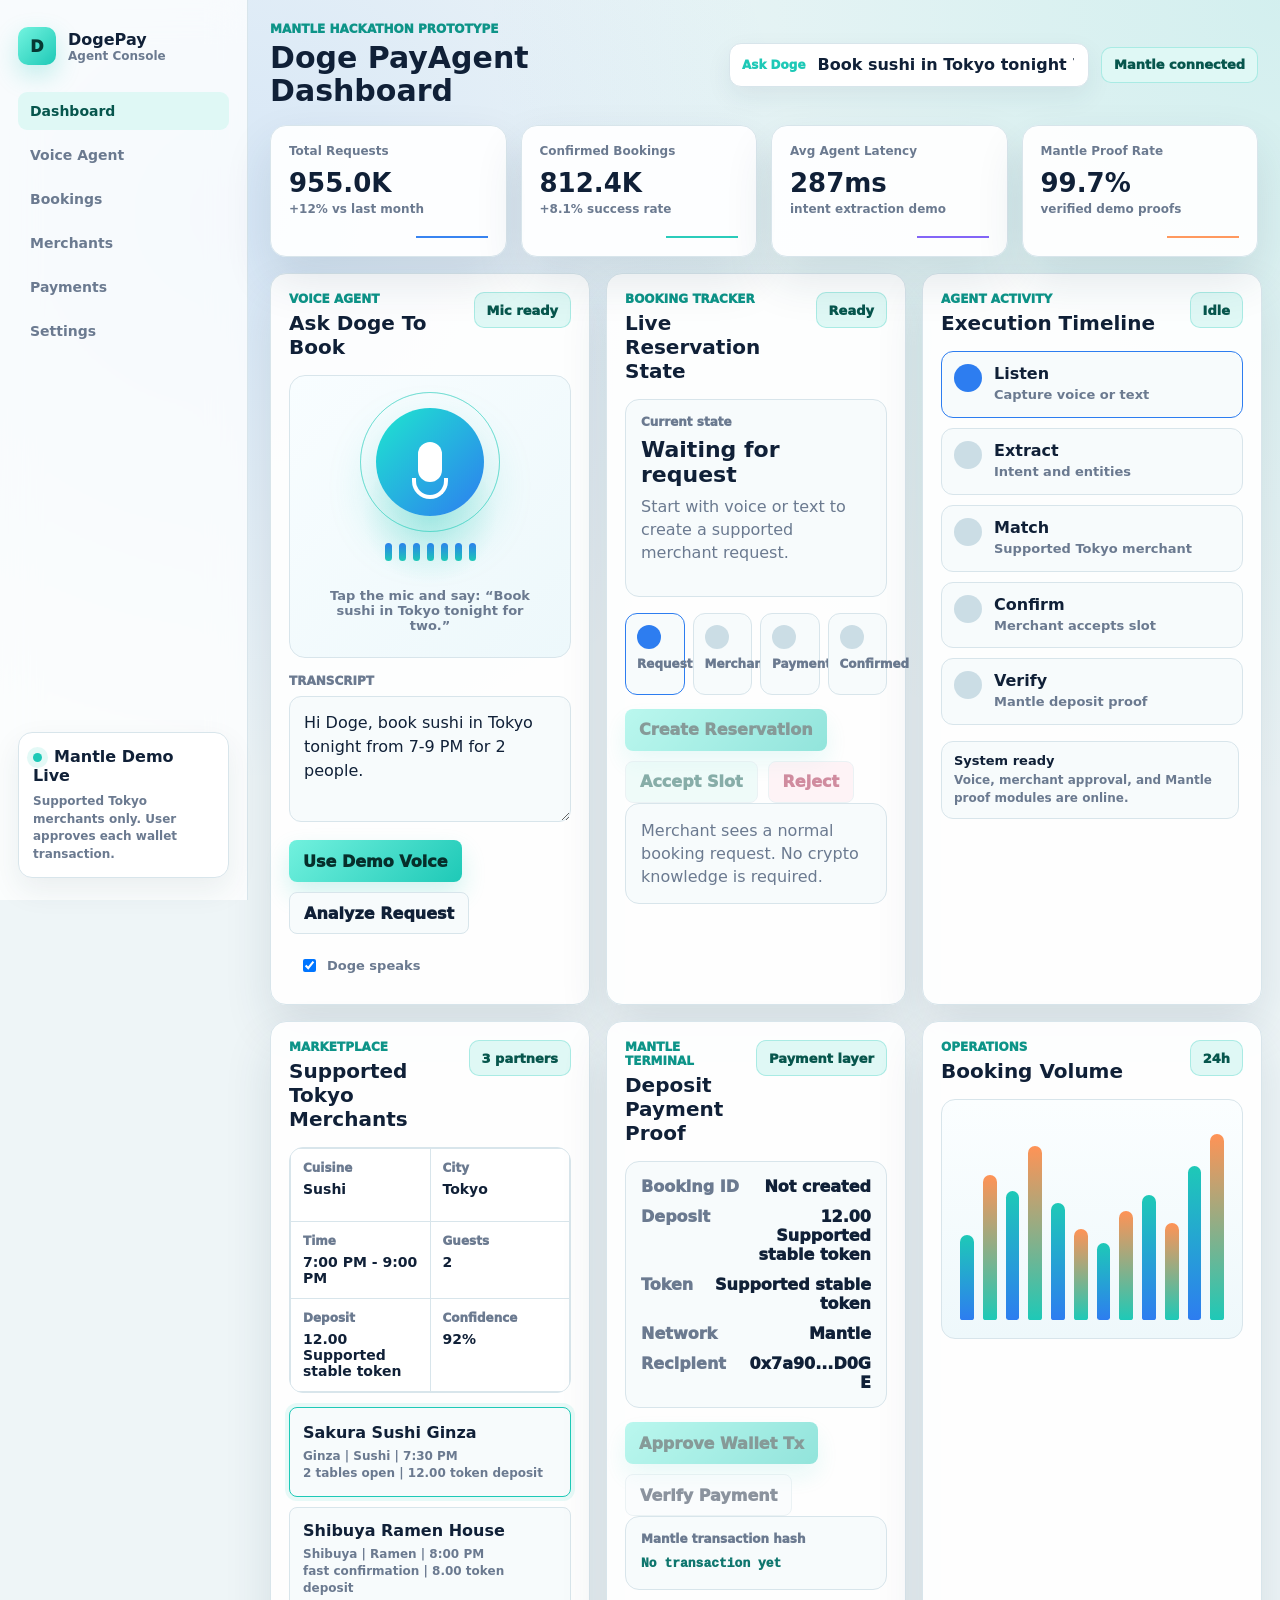
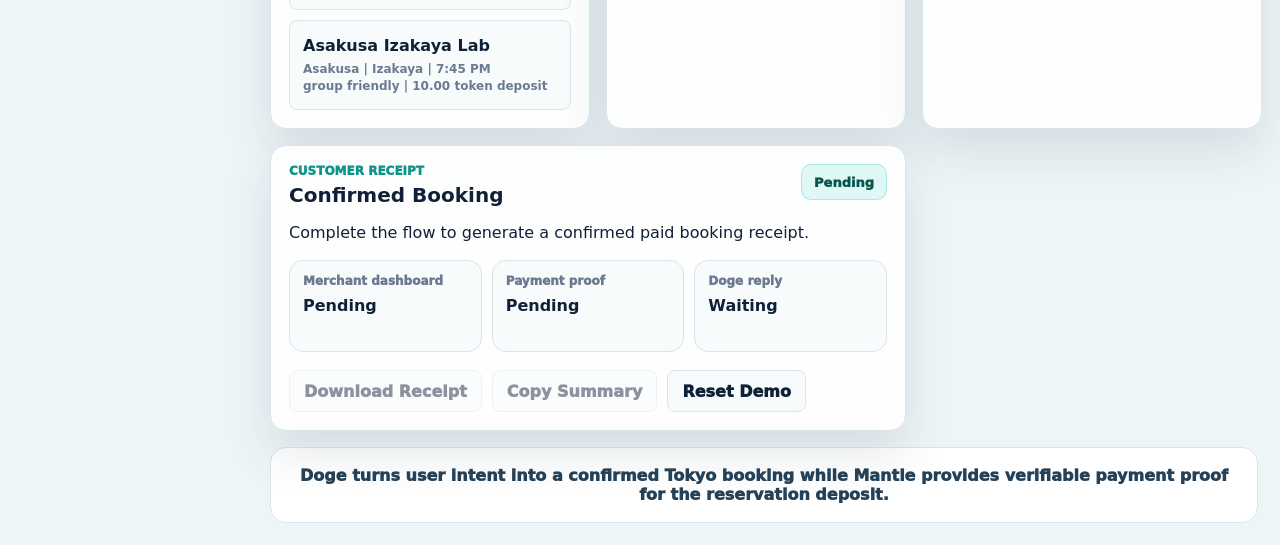
==== commit 3144b6e3: "Add files via upload" ====
--- a/index.html
+++ b/index.html
@@ -7,259 +7,256 @@
     <link rel="stylesheet" href="styles.css">
   </head>
   <body>
-    <main class="app-shell">
-      <header class="topbar">
-        <div class="brand-lockup">
-          <div class="brand-mark" aria-hidden="true">DP</div>
+    <div class="app-frame">
+      <aside class="sidebar" aria-label="Product navigation">
+        <div class="brand">
+          <div class="brand-icon">D</div>
+          <div>
+            <strong>DogePay</strong>
+            <span>Agent Console</span>
+          </div>
+        </div>
+
+        <nav class="nav-list">
+          <a class="active" href="#dashboard">Dashboard</a>
+          <a href="#voice-agent">Voice Agent</a>
+          <a href="#bookings">Bookings</a>
+          <a href="#merchants">Merchants</a>
+          <a href="#payments">Payments</a>
+          <a href="#settings">Settings</a>
+        </nav>
+
+        <div class="sidebar-card">
+          <span class="live-dot"></span>
+          <strong>Mantle Demo Live</strong>
+          <p>Supported Tokyo merchants only. User approves each wallet transaction.</p>
+        </div>
+      </aside>
+
+      <main class="main-shell" id="dashboard">
+        <header class="topbar">
           <div>
             <p class="eyebrow">Mantle hackathon prototype</p>
-            <h1>Doge PayAgent</h1>
-            <p class="subtitle">
-              Voice-first booking dashboard for supported Tokyo merchants, merchant confirmation, and Mantle deposit proof.
-            </p>
+            <h1>Doge PayAgent Dashboard</h1>
           </div>
-        </div>
-        <aside class="hero-console" aria-label="Prototype status">
-          <div class="status-chip" id="overallStatus">Ready</div>
-          <dl>
-            <div><dt>Network</dt><dd>Mantle</dd></div>
-            <div><dt>City</dt><dd>Tokyo</dd></div>
-            <div><dt>Mode</dt><dd>Live demo</dd></div>
-          </dl>
-        </aside>
-      </header>
-
-      <section class="constraint-bar" aria-label="Key product constraints">
-        <div><strong>Supported merchants</strong><span>Curated Tokyo partners only</span></div>
-        <div><strong>Voice request</strong><span>Browser microphone demo</span></div>
-        <div><strong>User approval</strong><span>Wallet transaction is manual</span></div>
-        <div><strong>Mantle proof</strong><span>Deposit verification layer</span></div>
-      </section>
-
-      <section class="system-strip" aria-label="System architecture">
-        <span>Voice / chat</span>
-        <span>Doge AI agent</span>
-        <span>Merchant approval</span>
-        <span>Mantle payment</span>
-        <span>Confirmed booking</span>
-      </section>
-
-      <section class="dashboard-grid">
-        <section class="panel voice-panel" aria-labelledby="voicePanelTitle">
-          <div class="panel-heading">
-            <div>
-              <p class="eyebrow">Customer console</p>
-              <h2 id="voicePanelTitle">Voice Booking Request</h2>
-            </div>
-            <span class="phase-pill" id="voiceStatus">Microphone ready</span>
+          <div class="top-actions">
+            <label class="command-search" for="requestText">
+              <span>Ask Doge</span>
+              <input id="quickPrompt" type="text" value="Book sushi in Tokyo tonight 7-9 PM">
+            </label>
+            <div class="wallet-pill">Mantle connected</div>
           </div>
-
-          <div class="voice-orb" id="voiceOrb" aria-hidden="true">
-            <div class="orb-core"></div>
-            <div class="wave-bars">
-              <span></span><span></span><span></span><span></span><span></span>
-            </div>
-          </div>
-
-          <label for="requestText">Live transcript</label>
-          <textarea id="requestText" rows="4">Hi Doge, book sushi in Tokyo tonight from 7-9 PM for 2 people.</textarea>
-
-          <div class="button-row">
-            <button id="voiceBtn" class="primary-btn" type="button">Start Voice Request</button>
-            <button id="demoVoiceBtn" class="secondary-btn" type="button">Use Demo Voice</button>
-            <button id="analyzeBtn" class="secondary-btn" type="button">Analyze Text</button>
-          </div>
-
-          <label class="voice-toggle">
-            <input id="speakReplyToggle" type="checkbox" checked>
-            <span>Doge speaks booking updates</span>
-          </label>
-
-          <div class="extract-card">
-            <div class="section-title-row">
-              <h3>Extracted Intent</h3>
-              <span id="intentConfidence">92% confidence</span>
-            </div>
-            <dl>
-              <div><dt>Cuisine</dt><dd id="detailCuisine">Sushi</dd></div>
-              <div><dt>City</dt><dd id="detailCity">Tokyo</dd></div>
-              <div><dt>Time</dt><dd id="detailTime">7:00 PM - 9:00 PM</dd></div>
-              <div><dt>Guests</dt><dd id="detailGuests">2</dd></div>
-              <div><dt>Deposit</dt><dd id="detailDeposit">12.00 supported token</dd></div>
-            </dl>
-          </div>
+        </header>
+
+        <section class="metric-grid" aria-label="Demo metrics">
+          <article class="metric-card">
+            <span>Total Requests</span>
+            <strong id="metricRequests">955.0K</strong>
+            <small>+12% vs last month</small>
+            <div class="sparkline cyan"></div>
+          </article>
+          <article class="metric-card">
+            <span>Confirmed Bookings</span>
+            <strong id="metricConfirmed">812.4K</strong>
+            <small>+8.1% success rate</small>
+            <div class="sparkline green"></div>
+          </article>
+          <article class="metric-card">
+            <span>Avg Agent Latency</span>
+            <strong id="metricLatency">287ms</strong>
+            <small>intent extraction demo</small>
+            <div class="sparkline violet"></div>
+          </article>
+          <article class="metric-card">
+            <span>Mantle Proof Rate</span>
+            <strong id="metricProof">99.7%</strong>
+            <small>verified demo proofs</small>
+            <div class="sparkline amber"></div>
+          </article>
         </section>
 
-        <section class="panel agent-panel" aria-labelledby="agentPanelTitle">
-          <div class="panel-heading">
-            <div>
-              <p class="eyebrow">Agent activity</p>
-              <h2 id="agentPanelTitle">Doge Execution Timeline</h2>
-            </div>
-            <span class="phase-pill green" id="agentState">Idle</span>
-          </div>
-
-          <div class="timeline-rail" id="agentTimeline">
-            <div class="rail-step active" data-agent-step="voice">
-              <span></span>
-              <div><strong>Listen</strong><p>Capture voice or text request</p></div>
-            </div>
-            <div class="rail-step" data-agent-step="intent">
-              <span></span>
-              <div><strong>Extract</strong><p>Restaurant type, time, guests, budget</p></div>
-            </div>
-            <div class="rail-step" data-agent-step="merchant">
-              <span></span>
-              <div><strong>Match</strong><p>Find supported Tokyo merchant</p></div>
-            </div>
-            <div class="rail-step" data-agent-step="approval">
-              <span></span>
-              <div><strong>Confirm</strong><p>Merchant accepts selected slot</p></div>
-            </div>
-            <div class="rail-step" data-agent-step="payment">
-              <span></span>
-              <div><strong>Verify</strong><p>Mantle deposit transaction proof</p></div>
-            </div>
-          </div>
-
-          <div class="event-feed" id="eventFeed" aria-label="Live event feed"></div>
+        <section class="dashboard-grid">
+          <article class="panel voice-panel" id="voice-agent">
+            <div class="panel-header">
+              <div>
+                <p class="eyebrow">Voice agent</p>
+                <h2>Ask Doge To Book</h2>
+              </div>
+              <span class="status-pill" id="voiceStatus">Mic ready</span>
+            </div>
+
+            <div class="voice-stage" id="voiceStage">
+              <button id="voiceBtn" class="mic-button" type="button" aria-label="Start voice request">
+                <span class="mic-core"></span>
+              </button>
+              <div class="waveform" aria-hidden="true">
+                <span></span><span></span><span></span><span></span><span></span><span></span><span></span>
+              </div>
+              <p id="voiceHint">Tap the mic and say: “Book sushi in Tokyo tonight for two.”</p>
+            </div>
+
+            <label class="field-label" for="requestText">Transcript</label>
+            <textarea id="requestText" rows="4">Hi Doge, book sushi in Tokyo tonight from 7-9 PM for 2 people.</textarea>
+
+            <div class="button-row">
+              <button id="demoVoiceBtn" class="primary-btn" type="button">Use Demo Voice</button>
+              <button id="analyzeBtn" class="secondary-btn" type="button">Analyze Request</button>
+              <label class="speak-toggle">
+                <input id="speakReplyToggle" type="checkbox" checked>
+                Doge speaks
+              </label>
+            </div>
+          </article>
+
+          <article class="panel tracker-panel" id="bookings">
+            <div class="panel-header">
+              <div>
+                <p class="eyebrow">Booking tracker</p>
+                <h2>Live Reservation State</h2>
+              </div>
+              <span class="status-pill" id="overallStatus">Ready</span>
+            </div>
+
+            <div class="booking-card">
+              <span>Current state</span>
+              <strong id="reservationStatus">Waiting for request</strong>
+              <p id="reservationSummary">Start with voice or text to create a supported merchant request.</p>
+            </div>
+
+            <div class="tracker-steps">
+              <div class="tracker-step active" data-step="1"><span></span><p>Request</p></div>
+              <div class="tracker-step" data-step="2"><span></span><p>Merchant</p></div>
+              <div class="tracker-step" data-step="3"><span></span><p>Payment</p></div>
+              <div class="tracker-step" data-step="4"><span></span><p>Confirmed</p></div>
+            </div>
+
+            <div class="button-row">
+              <button id="createReservationBtn" class="primary-btn" type="button" disabled>Create Reservation</button>
+              <button id="acceptSlotBtn" class="secondary-btn success" type="button" disabled>Accept Slot</button>
+              <button id="rejectSlotBtn" class="secondary-btn danger" type="button" disabled>Reject</button>
+            </div>
+
+            <div class="note-card" id="merchantDecision">
+              Merchant sees a normal booking request. No crypto knowledge is required.
+            </div>
+          </article>
+
+          <article class="panel agent-panel">
+            <div class="panel-header">
+              <div>
+                <p class="eyebrow">Agent activity</p>
+                <h2>Execution Timeline</h2>
+              </div>
+              <span class="status-pill green" id="agentState">Idle</span>
+            </div>
+
+            <div class="agent-rail">
+              <div class="agent-step active" data-agent-step="voice"><span></span><div><strong>Listen</strong><p>Capture voice or text</p></div></div>
+              <div class="agent-step" data-agent-step="intent"><span></span><div><strong>Extract</strong><p>Intent and entities</p></div></div>
+              <div class="agent-step" data-agent-step="merchant"><span></span><div><strong>Match</strong><p>Supported Tokyo merchant</p></div></div>
+              <div class="agent-step" data-agent-step="approval"><span></span><div><strong>Confirm</strong><p>Merchant accepts slot</p></div></div>
+              <div class="agent-step" data-agent-step="payment"><span></span><div><strong>Verify</strong><p>Mantle deposit proof</p></div></div>
+            </div>
+
+            <div class="event-feed" id="eventFeed" aria-label="Live event feed"></div>
+          </article>
+
+          <article class="panel merchant-panel" id="merchants">
+            <div class="panel-header">
+              <div>
+                <p class="eyebrow">Marketplace</p>
+                <h2>Supported Tokyo Merchants</h2>
+              </div>
+              <span class="status-pill" id="merchantCount">3 partners</span>
+            </div>
+
+            <div class="intent-grid">
+              <div><span>Cuisine</span><strong id="detailCuisine">Sushi</strong></div>
+              <div><span>City</span><strong id="detailCity">Tokyo</strong></div>
+              <div><span>Time</span><strong id="detailTime">7:00 PM - 9:00 PM</strong></div>
+              <div><span>Guests</span><strong id="detailGuests">2</strong></div>
+              <div><span>Deposit</span><strong id="detailDeposit">12.00 supported token</strong></div>
+              <div><span>Confidence</span><strong id="intentConfidence">92%</strong></div>
+            </div>
+
+            <div class="merchant-list" id="merchantList"></div>
+          </article>
+
+          <article class="panel payment-panel" id="payments">
+            <div class="panel-header">
+              <div>
+                <p class="eyebrow">Mantle terminal</p>
+                <h2>Deposit Payment Proof</h2>
+              </div>
+              <span class="status-pill green">Payment layer</span>
+            </div>
+
+            <div class="payment-terminal">
+              <dl>
+                <div><dt>Booking ID</dt><dd id="bookingId">Not created</dd></div>
+                <div><dt>Deposit</dt><dd id="paymentDeposit">12.00 supported token</dd></div>
+                <div><dt>Token</dt><dd id="paymentToken">Supported stable token</dd></div>
+                <div><dt>Network</dt><dd id="paymentNetwork">Mantle</dd></div>
+                <div><dt>Recipient</dt><dd id="paymentRecipient">Demo merchant escrow</dd></div>
+              </dl>
+            </div>
+
+            <div class="button-row">
+              <button id="approvePaymentBtn" class="primary-btn" type="button" disabled>Approve Wallet Tx</button>
+              <button id="verifyPaymentBtn" class="secondary-btn" type="button" disabled>Verify Payment</button>
+            </div>
+
+            <div class="tx-card">
+              <span>Mantle transaction hash</span>
+              <code id="txHash">No transaction yet</code>
+            </div>
+          </article>
+
+          <article class="panel chart-panel">
+            <div class="panel-header">
+              <div>
+                <p class="eyebrow">Operations</p>
+                <h2>Booking Volume</h2>
+              </div>
+              <span class="status-pill">24h</span>
+            </div>
+            <div class="bar-chart" aria-label="Booking volume chart">
+              <span style="--h: 42%"></span><span style="--h: 72%"></span><span style="--h: 64%"></span><span style="--h: 86%"></span>
+              <span style="--h: 58%"></span><span style="--h: 45%"></span><span style="--h: 38%"></span><span style="--h: 54%"></span>
+              <span style="--h: 62%"></span><span style="--h: 48%"></span><span style="--h: 76%"></span><span style="--h: 92%"></span>
+            </div>
+          </article>
+
+          <article class="panel receipt-panel">
+            <div class="panel-header">
+              <div>
+                <p class="eyebrow">Customer receipt</p>
+                <h2>Confirmed Booking</h2>
+              </div>
+              <span class="status-pill" id="receiptState">Pending</span>
+            </div>
+
+            <p id="receiptBody">Complete the flow to generate a confirmed paid booking receipt.</p>
+
+            <div class="receipt-grid">
+              <div><span>Merchant dashboard</span><strong id="merchantFinalStatus">Pending</strong></div>
+              <div><span>Payment proof</span><strong id="paymentFinalStatus">Pending</strong></div>
+              <div><span>Doge reply</span><strong id="dogeReply">Waiting</strong></div>
+            </div>
+
+            <div class="button-row receipt-actions">
+              <button id="downloadReceiptBtn" class="secondary-btn" type="button" disabled>Download Receipt</button>
+              <button id="copySummaryBtn" class="secondary-btn" type="button" disabled>Copy Summary</button>
+              <button id="resetBtn" class="secondary-btn" type="button">Reset Demo</button>
+            </div>
+          </article>
         </section>
 
-        <section class="panel merchant-panel" aria-labelledby="merchantPanelTitle">
-          <div class="panel-heading">
-            <div>
-              <p class="eyebrow">Marketplace</p>
-              <h2 id="merchantPanelTitle">Supported Tokyo Merchants</h2>
-            </div>
-            <span class="phase-pill" id="merchantCount">3 partners</span>
-          </div>
-
-          <div class="merchant-list" id="merchantList" aria-label="Supported merchants"></div>
-
-          <div class="selected-merchant">
-            <p class="eyebrow">Selected merchant</p>
-            <h3 id="selectedMerchantName">Sakura Sushi Ginza</h3>
-            <p id="selectedMerchantDescription">Curated Tokyo partner. Available slot: 7:30 PM.</p>
-            <div class="merchant-metrics">
-              <span id="selectedMerchantArea">Ginza</span>
-              <span id="selectedMerchantSlot">7:30 PM</span>
-              <span id="selectedMerchantDeposit">12.00 token</span>
-            </div>
-            <button id="createReservationBtn" class="primary-btn full-width" type="button" disabled>
-              Create Pending Reservation
-            </button>
-          </div>
-        </section>
-
-        <section class="panel tracker-panel" aria-labelledby="trackerPanelTitle">
-          <div class="panel-heading">
-            <div>
-              <p class="eyebrow">Booking tracker</p>
-              <h2 id="trackerPanelTitle">Reservation Status</h2>
-            </div>
-            <span class="phase-pill orange">Merchant desk</span>
-          </div>
-
-          <div class="booking-status-card">
-            <p class="ticket-label">Current state</p>
-            <h3 id="reservationStatus">Waiting for request</h3>
-            <p id="reservationSummary">Start with voice or text to create a supported merchant request.</p>
-          </div>
-
-          <div class="button-row">
-            <button id="acceptSlotBtn" class="primary-btn" type="button" disabled>Accept Slot</button>
-            <button id="rejectSlotBtn" class="secondary-btn" type="button" disabled>Reject Slot</button>
-          </div>
-
-          <div class="progress-ladder" aria-label="Booking progress">
-            <div class="ladder-step active" data-step="1"><span>1</span><p>Request</p></div>
-            <div class="ladder-step" data-step="2"><span>2</span><p>Merchant</p></div>
-            <div class="ladder-step" data-step="3"><span>3</span><p>Payment</p></div>
-            <div class="ladder-step" data-step="4"><span>4</span><p>Confirmed</p></div>
-          </div>
-
-          <div class="decision-note" id="merchantDecision">
-            Merchant sees a normal booking request. No crypto knowledge is required.
-          </div>
-        </section>
-
-        <section class="panel payment-panel" aria-labelledby="paymentPanelTitle">
-          <div class="panel-heading">
-            <div>
-              <p class="eyebrow">Mantle terminal</p>
-              <h2 id="paymentPanelTitle">Deposit Payment Proof</h2>
-            </div>
-            <span class="phase-pill green">Payment layer</span>
-          </div>
-
-          <div class="payment-box">
-            <dl>
-              <div><dt>Booking ID</dt><dd id="bookingId">Not created</dd></div>
-              <div><dt>Deposit</dt><dd id="paymentDeposit">12.00 supported token</dd></div>
-              <div><dt>Token</dt><dd id="paymentToken">Supported stable token</dd></div>
-              <div><dt>Network</dt><dd id="paymentNetwork">Mantle</dd></div>
-              <div><dt>Recipient</dt><dd id="paymentRecipient">Demo merchant escrow</dd></div>
-            </dl>
-          </div>
-
-          <div class="button-row">
-            <button id="approvePaymentBtn" class="primary-btn" type="button" disabled>Approve Wallet Transaction</button>
-            <button id="verifyPaymentBtn" class="secondary-btn" type="button" disabled>Verify Payment</button>
-          </div>
-
-          <div class="tx-card">
-            <p class="ticket-label">Mantle transaction hash</p>
-            <code id="txHash">No transaction yet</code>
-          </div>
-
-          <div class="preflight-card">
-            <p class="ticket-label">Payment guardrails</p>
-            <ul id="paymentGuardrails">
-              <li>Merchant must confirm slot before payment.</li>
-              <li>User manually approves the wallet transaction.</li>
-              <li>Backend checks amount, token, recipient, and tx hash.</li>
-            </ul>
-          </div>
-        </section>
-
-        <section class="panel receipt-panel" aria-labelledby="receiptPanelTitle">
-          <div class="panel-heading">
-            <div>
-              <p class="eyebrow">Customer receipt</p>
-              <h2 id="receiptPanelTitle">Confirmed Booking</h2>
-            </div>
-            <span class="phase-pill" id="receiptState">Pending</span>
-          </div>
-
-          <p id="receiptBody">Complete the flow to generate a confirmed paid booking receipt.</p>
-
-          <div class="receipt-grid">
-            <div>
-              <span>Merchant dashboard</span>
-              <strong id="merchantFinalStatus">Pending</strong>
-            </div>
-            <div>
-              <span>Payment proof</span>
-              <strong id="paymentFinalStatus">Pending</strong>
-            </div>
-            <div>
-              <span>Doge reply</span>
-              <strong id="dogeReply">Waiting</strong>
-            </div>
-          </div>
-
-          <div class="button-row receipt-actions">
-            <button id="downloadReceiptBtn" class="secondary-btn" type="button" disabled>Download Receipt</button>
-            <button id="copySummaryBtn" class="secondary-btn" type="button" disabled>Copy Demo Summary</button>
-            <button id="resetBtn" class="secondary-btn" type="button">Reset Demo</button>
-          </div>
-        </section>
-      </section>
-
-      <footer class="footer-note">
-        Doge turns user intent into a confirmed Tokyo booking while Mantle provides verifiable payment proof for the reservation deposit.
-      </footer>
-    </main>
+        <footer class="footer-note">
+          Doge turns user intent into a confirmed Tokyo booking while Mantle provides verifiable payment proof for the reservation deposit.
+        </footer>
+      </main>
+    </div>
 
     <script src="app.js"></script>
   </body>
--- a/styles.css
+++ b/styles.css
@@ -1,24 +1,21 @@
 :root {
-  --bg: #070a0f;
-  --surface: #0d131c;
-  --surface-2: #101823;
-  --surface-3: #141f2d;
-  --ink: #eef5ff;
-  --muted: #93a4b8;
-  --soft: #c9d6e5;
-  --line: #263548;
-  --line-strong: #38506a;
-  --cyan: #38bdf8;
-  --cyan-weak: rgba(56, 189, 248, 0.14);
-  --green: #2dd4bf;
-  --green-weak: rgba(45, 212, 191, 0.13);
-  --amber: #f59e0b;
-  --amber-weak: rgba(245, 158, 11, 0.14);
-  --violet: #a78bfa;
-  --violet-weak: rgba(167, 139, 250, 0.14);
-  --danger: #fb7185;
-  --danger-weak: rgba(251, 113, 133, 0.12);
-  --shadow: 0 28px 80px rgba(0, 0, 0, 0.42);
+  --bg: #eef5f7;
+  --surface: #ffffff;
+  --surface-soft: #f7fbfc;
+  --ink: #102037;
+  --muted: #6b7a90;
+  --line: #d8e5eb;
+  --line-strong: #b8ced8;
+  --mint: #1ec9b7;
+  --mint-soft: #dff8f5;
+  --blue: #2d7df0;
+  --blue-soft: #e8f2ff;
+  --purple: #7c5cf6;
+  --purple-soft: #f0edff;
+  --orange: #ff9356;
+  --orange-soft: #fff1e9;
+  --red: #ef476f;
+  --shadow: 0 22px 48px rgba(28, 58, 81, 0.12);
 }
 
 * {
@@ -29,79 +26,146 @@
   margin: 0;
   min-height: 100vh;
   color: var(--ink);
-  background-color: var(--bg);
-  background-image:
-    linear-gradient(rgba(148, 163, 184, 0.065) 1px, transparent 1px),
-    linear-gradient(90deg, rgba(148, 163, 184, 0.065) 1px, transparent 1px);
-  background-size: 42px 42px;
+  background:
+    radial-gradient(circle at top right, rgba(30, 201, 183, 0.13), transparent 32%),
+    radial-gradient(circle at 18% 10%, rgba(45, 125, 240, 0.12), transparent 26%),
+    var(--bg);
   font-family: Inter, ui-sans-serif, system-ui, -apple-system, BlinkMacSystemFont, "Segoe UI", sans-serif;
 }
 
 button,
+input,
 textarea {
   font: inherit;
 }
 
 button {
   border: 0;
-  border-radius: 7px;
+  border-radius: 8px;
   cursor: pointer;
 }
 
 button:disabled {
   cursor: not-allowed;
-  opacity: 0.42;
-}
-
-.app-shell {
-  width: min(1320px, calc(100% - 32px));
-  margin: 24px auto 32px;
+  opacity: 0.48;
+}
+
+.app-frame {
+  display: grid;
+  grid-template-columns: 248px minmax(0, 1fr);
+  min-height: 100vh;
+}
+
+.sidebar {
+  position: sticky;
+  top: 0;
+  height: 100vh;
+  display: flex;
+  flex-direction: column;
+  gap: 22px;
+  padding: 22px 18px;
+  background: rgba(255, 255, 255, 0.76);
+  border-right: 1px solid var(--line);
+  backdrop-filter: blur(18px);
+}
+
+.brand {
+  display: flex;
+  align-items: center;
+  gap: 12px;
+  min-height: 48px;
+}
+
+.brand-icon {
+  display: grid;
+  place-items: center;
+  width: 38px;
+  height: 38px;
+  color: #063832;
+  background: linear-gradient(135deg, #73f4df, var(--mint));
+  border-radius: 10px;
+  font-weight: 950;
+  box-shadow: 0 10px 24px rgba(30, 201, 183, 0.26);
+}
+
+.brand strong,
+.brand span {
+  display: block;
+}
+
+.brand span {
+  color: var(--muted);
+  font-size: 12px;
+  font-weight: 800;
+}
+
+.nav-list {
+  display: grid;
+  gap: 6px;
+}
+
+.nav-list a {
+  padding: 11px 12px;
+  color: var(--muted);
+  border-radius: 9px;
+  font-size: 14px;
+  font-weight: 850;
+  text-decoration: none;
+}
+
+.nav-list a.active,
+.nav-list a:hover {
+  color: #07564d;
+  background: var(--mint-soft);
+}
+
+.sidebar-card {
+  margin-top: auto;
+  padding: 14px;
+  background: var(--surface);
+  border: 1px solid var(--line);
+  border-radius: 14px;
+  box-shadow: 0 12px 30px rgba(28, 58, 81, 0.08);
+}
+
+.live-dot {
+  display: inline-block;
+  width: 9px;
+  height: 9px;
+  margin-right: 7px;
+  background: var(--mint);
+  border-radius: 50%;
+  box-shadow: 0 0 0 6px rgba(30, 201, 183, 0.12);
+  animation: pulseDot 1.7s ease-in-out infinite;
+}
+
+.sidebar-card p {
+  margin: 8px 0 0;
+  color: var(--muted);
+  font-size: 12px;
+  font-weight: 750;
+  line-height: 1.45;
+}
+
+.main-shell {
+  padding: 22px;
 }
 
 .topbar {
   display: flex;
-  align-items: stretch;
   justify-content: space-between;
-  gap: 24px;
-  padding: 26px;
-  background:
-    linear-gradient(135deg, rgba(56, 189, 248, 0.14), transparent 42%),
-    linear-gradient(225deg, rgba(45, 212, 191, 0.1), transparent 44%),
-    var(--surface);
-  border: 1px solid var(--line-strong);
-  border-radius: 8px;
-  box-shadow: var(--shadow);
-}
-
-.brand-lockup {
-  display: flex;
   align-items: center;
   gap: 20px;
-  min-width: 0;
-}
-
-.brand-mark {
-  display: grid;
-  place-items: center;
-  width: 76px;
-  height: 76px;
-  flex: 0 0 76px;
-  color: #021015;
-  background: linear-gradient(135deg, var(--cyan), var(--green));
-  border: 1px solid rgba(255, 255, 255, 0.25);
-  border-radius: 8px;
-  font-size: 22px;
-  font-weight: 950;
-  box-shadow: 0 18px 38px rgba(45, 212, 191, 0.18);
+  margin-bottom: 18px;
 }
 
 .eyebrow {
-  margin: 0 0 7px;
-  color: var(--green);
+  margin: 0 0 5px;
+  color: #0d9488;
   font-size: 12px;
-  font-weight: 900;
+  font-weight: 950;
+  text-transform: uppercase;
   letter-spacing: 0;
-  text-transform: uppercase;
 }
 
 h1,
@@ -112,260 +176,284 @@
 }
 
 h1 {
-  margin-bottom: 9px;
-  font-size: 52px;
-  line-height: 0.98;
+  margin-bottom: 0;
+  font-size: 30px;
+  line-height: 1.1;
 }
 
 h2 {
   margin-bottom: 0;
-  font-size: 21px;
-  line-height: 1.25;
-}
-
-h3 {
-  margin-bottom: 8px;
-  font-size: 16px;
-  line-height: 1.25;
-}
-
-.subtitle {
-  max-width: 760px;
-  margin-bottom: 0;
-  color: var(--soft);
-  font-size: 16px;
-  line-height: 1.55;
-}
-
-.hero-console {
-  display: grid;
-  align-content: space-between;
-  min-width: 250px;
-  padding: 16px;
-  background: rgba(7, 10, 15, 0.58);
-  border: 1px solid var(--line);
-  border-radius: 8px;
-}
-
-.hero-console dl {
-  margin-top: 18px;
-}
-
-.status-chip,
-.phase-pill {
+  font-size: 20px;
+}
+
+.top-actions {
+  display: flex;
+  align-items: center;
+  gap: 12px;
+}
+
+.command-search {
+  display: flex;
+  align-items: center;
+  gap: 10px;
+  min-width: 360px;
+  height: 44px;
+  padding: 0 12px;
+  color: var(--muted);
+  background: var(--surface);
+  border: 1px solid var(--line);
+  border-radius: 12px;
+  box-shadow: 0 10px 26px rgba(28, 58, 81, 0.07);
+}
+
+.command-search span {
+  color: var(--mint);
+  font-size: 12px;
+  font-weight: 950;
+  white-space: nowrap;
+}
+
+.command-search input {
+  width: 100%;
+  border: 0;
+  outline: 0;
+  color: var(--ink);
+  background: transparent;
+  font-weight: 750;
+}
+
+.wallet-pill,
+.status-pill {
   display: inline-flex;
   align-items: center;
   justify-content: center;
-  min-height: 34px;
+  min-height: 36px;
   padding: 8px 12px;
-  color: var(--cyan);
-  background: var(--cyan-weak);
-  border: 1px solid rgba(56, 189, 248, 0.46);
-  border-radius: 7px;
+  color: #07564d;
+  background: var(--mint-soft);
+  border: 1px solid rgba(30, 201, 183, 0.28);
+  border-radius: 10px;
   font-size: 13px;
-  font-weight: 900;
+  font-weight: 950;
   white-space: nowrap;
 }
 
-.phase-pill.orange {
-  color: var(--amber);
-  background: var(--amber-weak);
-  border-color: rgba(245, 158, 11, 0.45);
-}
-
-.phase-pill.green {
-  color: var(--green);
-  background: var(--green-weak);
-  border-color: rgba(45, 212, 191, 0.45);
-}
-
-.constraint-bar {
+.status-pill.green {
+  color: #07564d;
+  background: var(--mint-soft);
+}
+
+.metric-grid {
   display: grid;
   grid-template-columns: repeat(4, minmax(0, 1fr));
-  gap: 12px;
-  margin: 16px 0 12px;
-}
-
-.constraint-bar div {
-  min-height: 74px;
-  padding: 14px;
-  background: rgba(13, 19, 28, 0.88);
-  border: 1px solid var(--line);
-  border-radius: 8px;
-}
-
-.constraint-bar strong,
-.constraint-bar span {
-  display: block;
-}
-
-.constraint-bar strong {
-  margin-bottom: 7px;
-  color: var(--ink);
-  font-size: 14px;
-}
-
-.constraint-bar span {
+  gap: 14px;
+  margin-bottom: 16px;
+}
+
+.metric-card,
+.panel {
+  background: rgba(255, 255, 255, 0.92);
+  border: 1px solid var(--line);
+  border-radius: 16px;
+  box-shadow: var(--shadow);
+}
+
+.metric-card {
+  position: relative;
+  min-height: 132px;
+  overflow: hidden;
+  padding: 18px;
+}
+
+.metric-card span,
+.metric-card small {
+  display: block;
   color: var(--muted);
   font-size: 12px;
-  font-weight: 800;
-  line-height: 1.35;
-}
-
-.system-strip {
-  display: grid;
-  grid-template-columns: repeat(5, minmax(0, 1fr));
-  gap: 1px;
-  margin-bottom: 16px;
-  overflow: hidden;
-  background: var(--line);
-  border: 1px solid var(--line);
-  border-radius: 8px;
-}
-
-.system-strip span {
-  min-height: 50px;
-  display: grid;
-  place-items: center;
-  padding: 12px;
-  color: var(--soft);
-  background: rgba(17, 26, 38, 0.96);
-  font-size: 12px;
-  font-weight: 900;
-  text-align: center;
-}
+  font-weight: 850;
+}
+
+.metric-card strong {
+  display: block;
+  margin: 10px 0 4px;
+  font-size: 26px;
+  letter-spacing: 0;
+}
+
+.sparkline {
+  position: absolute;
+  right: 18px;
+  bottom: 18px;
+  width: 72px;
+  height: 30px;
+  border-bottom: 2px solid currentColor;
+  border-radius: 50% 30% 0 0;
+  opacity: 0.95;
+  animation: sparkFloat 2.6s ease-in-out infinite;
+}
+
+.sparkline.cyan { color: var(--blue); }
+.sparkline.green { color: var(--mint); }
+.sparkline.violet { color: var(--purple); }
+.sparkline.amber { color: var(--orange); }
 
 .dashboard-grid {
   display: grid;
-  grid-template-columns: minmax(320px, 1.15fr) minmax(300px, 0.95fr) minmax(320px, 1fr);
+  grid-template-columns: minmax(320px, 1.12fr) minmax(300px, 0.9fr) minmax(340px, 1fr);
   gap: 16px;
-  align-items: stretch;
-}
-
-.panel,
-.footer-note {
-  background: rgba(13, 19, 28, 0.94);
-  border: 1px solid var(--line);
-  border-radius: 8px;
-  box-shadow: 0 18px 44px rgba(0, 0, 0, 0.22);
 }
 
 .panel {
-  display: flex;
-  flex-direction: column;
-  gap: 16px;
-  min-height: 440px;
-  padding: 20px;
+  padding: 18px;
 }
 
 .voice-panel,
-.merchant-panel,
-.payment-panel {
-  min-height: 620px;
+.agent-panel,
+.merchant-panel {
+  min-height: 540px;
 }
 
 .receipt-panel {
   grid-column: span 2;
 }
 
-.panel-heading {
+.panel-header {
   display: flex;
+  justify-content: space-between;
   align-items: flex-start;
-  justify-content: space-between;
-  gap: 16px;
-}
-
-label {
+  gap: 14px;
+  margin-bottom: 16px;
+}
+
+.voice-stage {
+  position: relative;
+  display: grid;
+  justify-items: center;
+  gap: 14px;
+  min-height: 226px;
+  padding: 24px;
+  overflow: hidden;
+  background:
+    radial-gradient(circle at center, rgba(30, 201, 183, 0.2), transparent 34%),
+    linear-gradient(135deg, #f8fdff, #edf8fb);
+  border: 1px solid var(--line);
+  border-radius: 16px;
+}
+
+.mic-button {
+  position: relative;
+  width: 108px;
+  height: 108px;
+  margin-top: 8px;
+  background: linear-gradient(135deg, #1ee6cf, #2d7df0);
+  border-radius: 50%;
+  box-shadow: 0 24px 48px rgba(30, 201, 183, 0.28);
+}
+
+.mic-button::before,
+.mic-button::after {
+  content: "";
+  position: absolute;
+  inset: -16px;
+  border: 1px solid rgba(30, 201, 183, 0.36);
+  border-radius: 50%;
+  animation: ringPulse 2.2s ease-out infinite;
+}
+
+.mic-button::after {
+  animation-delay: 0.8s;
+}
+
+.mic-core {
+  position: absolute;
+  inset: 34px 42px;
+  background: #ffffff;
+  border-radius: 999px;
+}
+
+.mic-core::after {
+  content: "";
+  position: absolute;
+  left: 50%;
+  bottom: -17px;
+  width: 28px;
+  height: 17px;
+  border: 4px solid #ffffff;
+  border-top: 0;
+  border-radius: 0 0 20px 20px;
+  transform: translateX(-50%);
+}
+
+.voice-stage.listening .mic-button {
+  animation: micListen 1.1s ease-in-out infinite;
+}
+
+.waveform {
+  display: flex;
+  align-items: center;
+  gap: 7px;
+  min-height: 44px;
+}
+
+.waveform span {
+  width: 7px;
+  height: 18px;
+  background: linear-gradient(180deg, var(--blue), var(--mint));
+  border-radius: 999px;
+  animation: waveIdle 1.35s ease-in-out infinite;
+}
+
+.voice-stage.listening .waveform span {
+  animation: waveListen 0.72s ease-in-out infinite;
+}
+
+.waveform span:nth-child(2) { animation-delay: 0.08s; }
+.waveform span:nth-child(3) { animation-delay: 0.16s; }
+.waveform span:nth-child(4) { animation-delay: 0.24s; }
+.waveform span:nth-child(5) { animation-delay: 0.32s; }
+.waveform span:nth-child(6) { animation-delay: 0.4s; }
+.waveform span:nth-child(7) { animation-delay: 0.48s; }
+
+#voiceHint {
+  margin: 0;
+  color: var(--muted);
+  font-size: 13px;
+  font-weight: 800;
+  text-align: center;
+}
+
+.field-label {
+  display: block;
+  margin: 16px 0 8px;
   color: var(--muted);
   font-size: 12px;
-  font-weight: 900;
+  font-weight: 950;
   text-transform: uppercase;
 }
 
 textarea {
   width: 100%;
+  min-height: 110px;
   resize: vertical;
-  min-height: 112px;
   padding: 14px;
   color: var(--ink);
-  background: #080d14;
-  border: 1px solid var(--line-strong);
-  border-radius: 8px;
-  outline: none;
+  background: var(--surface-soft);
+  border: 1px solid var(--line);
+  border-radius: 12px;
+  outline: 0;
   line-height: 1.5;
 }
 
 textarea:focus {
-  border-color: var(--cyan);
-  box-shadow: 0 0 0 3px rgba(56, 189, 248, 0.14);
-}
-
-.voice-orb {
-  position: relative;
-  display: grid;
-  place-items: center;
-  min-height: 152px;
-  overflow: hidden;
-  background:
-    radial-gradient(circle at center, rgba(56, 189, 248, 0.2), transparent 36%),
-    #0a1018;
-  border: 1px solid var(--line);
-  border-radius: 8px;
-}
-
-.orb-core {
-  width: 72px;
-  height: 72px;
-  background: linear-gradient(135deg, var(--cyan), var(--green));
-  border-radius: 50%;
-  box-shadow: 0 0 44px rgba(56, 189, 248, 0.35);
-}
-
-.voice-orb.listening .orb-core {
-  animation: pulseCore 1.2s ease-in-out infinite;
-}
-
-.wave-bars {
-  position: absolute;
-  display: flex;
-  align-items: center;
-  gap: 8px;
-}
-
-.wave-bars span {
-  width: 5px;
-  height: 28px;
-  background: rgba(238, 245, 255, 0.72);
-  border-radius: 99px;
-  transform-origin: center;
-}
-
-.voice-orb.listening .wave-bars span {
-  animation: voiceBar 0.9s ease-in-out infinite;
-}
-
-.wave-bars span:nth-child(2) { animation-delay: 0.08s; }
-.wave-bars span:nth-child(3) { animation-delay: 0.16s; }
-.wave-bars span:nth-child(4) { animation-delay: 0.24s; }
-.wave-bars span:nth-child(5) { animation-delay: 0.32s; }
-
-.voice-toggle {
-  display: flex;
-  align-items: center;
-  gap: 10px;
-  min-height: 40px;
-  padding: 10px 12px;
-  color: var(--soft);
-  background: #0a1018;
-  border: 1px solid var(--line);
-  border-radius: 8px;
-  text-transform: none;
+  border-color: var(--mint);
+  box-shadow: 0 0 0 4px rgba(30, 201, 183, 0.12);
 }
 
 .button-row {
   display: flex;
   flex-wrap: wrap;
   gap: 10px;
+  margin-top: 14px;
 }
 
 .primary-btn,
@@ -376,75 +464,255 @@
 }
 
 .primary-btn {
-  color: #031014;
-  background: linear-gradient(135deg, var(--cyan), var(--green));
-  box-shadow: 0 10px 24px rgba(45, 212, 191, 0.14);
+  color: #062f2b;
+  background: linear-gradient(135deg, #72f1de, var(--mint));
+  box-shadow: 0 12px 24px rgba(30, 201, 183, 0.2);
 }
 
 .secondary-btn {
-  color: var(--soft);
-  background: #101826;
-  border: 1px solid var(--line-strong);
-}
-
-.secondary-btn:hover:not(:disabled) {
-  border-color: var(--cyan);
-}
-
-.full-width {
-  width: 100%;
-}
-
-.extract-card,
-.selected-merchant,
-.booking-status-card,
-.payment-box,
+  color: var(--ink);
+  background: var(--surface-soft);
+  border: 1px solid var(--line);
+}
+
+.secondary-btn.success {
+  color: #07564d;
+  background: var(--mint-soft);
+}
+
+.secondary-btn.danger {
+  color: #9f1239;
+  background: #ffe8ef;
+}
+
+.speak-toggle {
+  display: inline-flex;
+  align-items: center;
+  gap: 8px;
+  min-height: 42px;
+  padding: 0 10px;
+  color: var(--muted);
+  font-size: 13px;
+  font-weight: 850;
+}
+
+.booking-card,
+.note-card,
+.payment-terminal,
 .tx-card,
-.decision-note,
-.preflight-card {
-  padding: 16px;
-  background: #0a1018;
-  border: 1px solid var(--line);
-  border-radius: 8px;
-}
-
-.section-title-row {
-  display: flex;
-  align-items: baseline;
-  justify-content: space-between;
+.intent-grid,
+.receipt-grid div {
+  background: var(--surface-soft);
+  border: 1px solid var(--line);
+  border-radius: 14px;
+}
+
+.booking-card,
+.note-card,
+.payment-terminal,
+.tx-card {
+  padding: 15px;
+}
+
+.booking-card span,
+.tx-card span,
+.receipt-grid span,
+.intent-grid span {
+  display: block;
+  color: var(--muted);
+  font-size: 12px;
+  font-weight: 950;
+}
+
+.booking-card strong {
+  display: block;
+  margin: 8px 0;
+  font-size: 22px;
+}
+
+.booking-card p,
+.note-card,
+.agent-step p,
+.feed-item span {
+  color: var(--muted);
+  line-height: 1.45;
+}
+
+.tracker-steps {
+  display: grid;
+  grid-template-columns: repeat(4, minmax(0, 1fr));
+  gap: 8px;
+  margin-top: 16px;
+}
+
+.tracker-step {
+  min-height: 82px;
+  padding: 11px;
+  background: var(--surface-soft);
+  border: 1px solid var(--line);
+  border-radius: 12px;
+}
+
+.tracker-step span {
+  display: block;
+  width: 24px;
+  height: 24px;
+  margin-bottom: 8px;
+  background: #cbdde5;
+  border-radius: 50%;
+}
+
+.tracker-step.active {
+  border-color: var(--blue);
+}
+
+.tracker-step.active span {
+  background: var(--blue);
+  animation: pulseDot 1.5s ease-in-out infinite;
+}
+
+.tracker-step.complete {
+  background: var(--mint-soft);
+  border-color: rgba(30, 201, 183, 0.3);
+}
+
+.tracker-step.complete span {
+  background: var(--mint);
+}
+
+.tracker-step p {
+  margin: 0;
+  color: var(--muted);
+  font-size: 12px;
+  font-weight: 950;
+}
+
+.agent-rail {
+  display: grid;
+  gap: 10px;
+}
+
+.agent-step {
+  display: grid;
+  grid-template-columns: 28px 1fr;
   gap: 12px;
-  margin-bottom: 12px;
-}
-
-.section-title-row h3 {
-  margin-bottom: 0;
-}
-
-.section-title-row span {
-  color: var(--muted);
+  padding: 12px;
+  background: var(--surface-soft);
+  border: 1px solid var(--line);
+  border-radius: 12px;
+}
+
+.agent-step > span {
+  width: 28px;
+  height: 28px;
+  background: #cbdde5;
+  border-radius: 50%;
+}
+
+.agent-step.active {
+  border-color: var(--blue);
+}
+
+.agent-step.active > span {
+  background: var(--blue);
+  animation: pulseDot 1.5s ease-in-out infinite;
+}
+
+.agent-step.complete {
+  background: var(--mint-soft);
+  border-color: rgba(30, 201, 183, 0.3);
+}
+
+.agent-step.complete > span {
+  background: var(--mint);
+}
+
+.agent-step strong {
+  display: block;
+  margin-bottom: 3px;
+}
+
+.agent-step p {
+  margin: 0;
+  font-size: 13px;
+  font-weight: 750;
+}
+
+.event-feed {
+  display: grid;
+  align-content: start;
+  gap: 10px;
+  max-height: 250px;
+  overflow: auto;
+  margin-top: 16px;
+  padding-right: 4px;
+}
+
+.feed-item {
+  padding: 11px 12px;
+  background: var(--surface-soft);
+  border: 1px solid var(--line);
+  border-radius: 12px;
+  animation: feedIn 0.32s ease-out;
+}
+
+.feed-item strong,
+.feed-item span {
+  display: block;
+}
+
+.feed-item strong {
+  margin-bottom: 4px;
+  font-size: 13px;
+}
+
+.feed-item span {
   font-size: 12px;
-  font-weight: 900;
+  font-weight: 800;
+}
+
+.intent-grid {
+  display: grid;
+  grid-template-columns: repeat(2, minmax(0, 1fr));
+  gap: 1px;
+  overflow: hidden;
+  padding: 1px;
+  background: var(--line);
+}
+
+.intent-grid div {
+  min-height: 72px;
+  padding: 12px;
+  background: var(--surface);
+}
+
+.intent-grid strong {
+  display: block;
+  margin-top: 6px;
+  font-size: 14px;
+  overflow-wrap: anywhere;
 }
 
 .merchant-list {
   display: grid;
   gap: 10px;
+  margin-top: 14px;
 }
 
 .merchant-option {
   width: 100%;
-  min-height: 92px;
+  min-height: 90px;
   padding: 13px;
   color: var(--ink);
-  background: #0d151f;
+  background: var(--surface-soft);
   border: 1px solid var(--line);
   text-align: left;
 }
 
-.merchant-option:hover,
-.merchant-option.selected {
-  border-color: var(--green);
-  box-shadow: 0 0 0 3px rgba(45, 212, 191, 0.1);
+.merchant-option.selected,
+.merchant-option:hover {
+  border-color: var(--mint);
+  box-shadow: 0 0 0 4px rgba(30, 201, 183, 0.1);
 }
 
 .merchant-option strong,
@@ -455,8 +723,6 @@
 
 .merchant-option strong {
   margin-bottom: 6px;
-  color: var(--ink);
-  font-size: 14px;
 }
 
 .merchant-option span,
@@ -464,36 +730,13 @@
   color: var(--muted);
   font-size: 12px;
   font-style: normal;
-  font-weight: 800;
-  line-height: 1.35;
-}
-
-.selected-merchant {
-  margin-top: auto;
-  background: var(--green-weak);
-  border-color: rgba(45, 212, 191, 0.36);
-}
-
-.merchant-metrics {
-  display: flex;
-  flex-wrap: wrap;
-  gap: 8px;
-  margin: 12px 0 16px;
-}
-
-.merchant-metrics span {
-  padding: 6px 8px;
-  color: var(--green);
-  background: rgba(7, 10, 15, 0.55);
-  border: 1px solid rgba(45, 212, 191, 0.3);
-  border-radius: 6px;
-  font-size: 12px;
-  font-weight: 900;
+  font-weight: 850;
+  line-height: 1.4;
 }
 
 dl {
   display: grid;
-  gap: 10px;
+  gap: 11px;
   margin: 0;
 }
 
@@ -501,213 +744,52 @@
   display: flex;
   justify-content: space-between;
   gap: 18px;
-  min-width: 0;
 }
 
 dt {
   color: var(--muted);
-  font-weight: 900;
+  font-weight: 950;
 }
 
 dd {
   margin: 0;
-  color: var(--ink);
   text-align: right;
   font-weight: 950;
   overflow-wrap: anywhere;
 }
 
-.ticket-label {
-  margin-bottom: 8px;
-  color: var(--muted);
-  font-size: 12px;
-  font-weight: 950;
-  text-transform: uppercase;
-}
-
-.booking-status-card h3 {
-  margin-bottom: 10px;
-  font-size: 23px;
-}
-
-.booking-status-card p,
-.selected-merchant p,
-.receipt-panel p,
-.decision-note {
-  color: var(--soft);
+.tx-card code {
+  display: block;
+  margin-top: 8px;
+  color: #0f766e;
+  font-weight: 950;
   line-height: 1.5;
-}
-
-.decision-note {
-  margin-top: auto;
-  background: var(--amber-weak);
-  border-color: rgba(245, 158, 11, 0.36);
-  font-size: 14px;
-}
-
-.payment-box {
-  background: var(--violet-weak);
-  border-color: rgba(167, 139, 250, 0.4);
-}
-
-.tx-card code {
-  display: block;
   overflow-wrap: anywhere;
-  color: var(--green);
-  font-weight: 900;
-  line-height: 1.5;
-}
-
-.preflight-card {
-  background: #0a1018;
-}
-
-.preflight-card ul {
-  display: grid;
-  gap: 8px;
-  margin: 0;
-  padding-left: 18px;
-  color: var(--muted);
-  font-size: 13px;
-  font-weight: 800;
-  line-height: 1.45;
-}
-
-.timeline-rail {
-  display: grid;
-  gap: 12px;
-}
-
-.rail-step {
-  display: grid;
-  grid-template-columns: 30px 1fr;
-  gap: 12px;
-  padding: 12px;
-  background: #0a1018;
-  border: 1px solid var(--line);
-  border-radius: 8px;
-}
-
-.rail-step > span {
-  width: 30px;
-  height: 30px;
-  border: 1px solid var(--line-strong);
-  border-radius: 50%;
-  background: #101826;
-}
-
-.rail-step.active {
-  border-color: var(--cyan);
-}
-
-.rail-step.active > span {
-  background: var(--cyan);
-  box-shadow: 0 0 24px rgba(56, 189, 248, 0.36);
-}
-
-.rail-step.complete {
-  border-color: rgba(45, 212, 191, 0.42);
-}
-
-.rail-step.complete > span {
-  background: var(--green);
-}
-
-.rail-step strong {
-  display: block;
-  margin-bottom: 4px;
-}
-
-.rail-step p {
-  margin: 0;
-  color: var(--muted);
-  font-size: 13px;
-  line-height: 1.35;
-}
-
-.event-feed {
-  display: grid;
-  align-content: start;
-  gap: 10px;
-  min-height: 190px;
-  max-height: 280px;
-  overflow: auto;
-  padding-right: 4px;
-}
-
-.feed-item {
-  padding: 11px 12px;
-  background: #0a1018;
-  border: 1px solid var(--line);
-  border-radius: 8px;
-  animation: feedIn 0.35s ease-out;
-}
-
-.feed-item strong,
-.feed-item span {
-  display: block;
-}
-
-.feed-item strong {
-  margin-bottom: 4px;
-  color: var(--ink);
-  font-size: 13px;
-}
-
-.feed-item span {
-  color: var(--muted);
-  font-size: 12px;
-  font-weight: 800;
-  line-height: 1.4;
-}
-
-.progress-ladder {
-  display: grid;
-  grid-template-columns: repeat(4, minmax(0, 1fr));
-  gap: 8px;
-}
-
-.ladder-step {
-  min-height: 82px;
-  padding: 11px;
-  background: #0a1018;
-  border: 1px solid var(--line);
-  border-radius: 8px;
-}
-
-.ladder-step span {
-  display: inline-grid;
-  place-items: center;
-  width: 28px;
-  height: 28px;
-  margin-bottom: 9px;
-  color: #071017;
-  background: var(--muted);
-  border-radius: 6px;
-  font-weight: 950;
-}
-
-.ladder-step.active {
-  border-color: var(--cyan);
-}
-
-.ladder-step.active span {
-  background: var(--cyan);
-}
-
-.ladder-step.complete {
-  background: rgba(45, 212, 191, 0.09);
-}
-
-.ladder-step.complete span {
-  background: var(--green);
-}
-
-.ladder-step p {
-  margin: 0;
-  color: var(--soft);
-  font-size: 12px;
-  font-weight: 900;
+}
+
+.bar-chart {
+  display: flex;
+  align-items: end;
+  gap: 9px;
+  height: 240px;
+  padding: 18px;
+  background: linear-gradient(180deg, #fbfeff, #eef8fb);
+  border: 1px solid var(--line);
+  border-radius: 14px;
+}
+
+.bar-chart span {
+  flex: 1;
+  height: var(--h);
+  min-height: 24px;
+  background: linear-gradient(180deg, var(--mint), var(--blue));
+  border-radius: 8px 8px 3px 3px;
+  animation: barGrow 1.1s ease both, barFloat 2.4s ease-in-out infinite;
+}
+
+.bar-chart span:nth-child(even) {
+  background: linear-gradient(180deg, var(--orange), var(--mint));
+  animation-delay: 0.1s;
 }
 
 .receipt-grid {
@@ -720,24 +802,12 @@
 .receipt-grid div {
   min-height: 92px;
   padding: 13px;
-  background: #0a1018;
-  border: 1px solid var(--line);
-  border-radius: 8px;
-}
-
-.receipt-grid span {
-  display: block;
-  margin-bottom: 8px;
-  color: var(--muted);
-  font-size: 12px;
-  font-weight: 950;
 }
 
 .receipt-grid strong {
   display: block;
-  color: var(--ink);
+  margin-top: 8px;
   overflow-wrap: anywhere;
-  line-height: 1.35;
 }
 
 .receipt-actions {
@@ -747,22 +817,37 @@
 .footer-note {
   margin-top: 16px;
   padding: 18px 22px;
-  color: var(--soft);
-  background:
-    linear-gradient(90deg, rgba(56, 189, 248, 0.12), rgba(45, 212, 191, 0.1)),
-    #0d131c;
-  font-weight: 900;
+  color: #244157;
+  background: var(--surface);
+  border: 1px solid var(--line);
+  border-radius: 16px;
+  font-weight: 950;
   text-align: center;
 }
 
-@keyframes pulseCore {
-  0%, 100% { transform: scale(1); opacity: 0.92; }
-  50% { transform: scale(1.08); opacity: 1; }
-}
-
-@keyframes voiceBar {
-  0%, 100% { transform: scaleY(0.58); }
-  50% { transform: scaleY(1.55); }
+@keyframes ringPulse {
+  0% { transform: scale(0.84); opacity: 0.85; }
+  100% { transform: scale(1.38); opacity: 0; }
+}
+
+@keyframes micListen {
+  0%, 100% { transform: translateY(0) scale(1); }
+  50% { transform: translateY(-4px) scale(1.03); }
+}
+
+@keyframes waveIdle {
+  0%, 100% { transform: scaleY(0.55); opacity: 0.65; }
+  50% { transform: scaleY(1.05); opacity: 1; }
+}
+
+@keyframes pulseDot {
+  0%, 100% { box-shadow: 0 0 0 0 rgba(30, 201, 183, 0.25); }
+  50% { box-shadow: 0 0 0 8px rgba(30, 201, 183, 0); }
+}
+
+@keyframes sparkFloat {
+  0%, 100% { transform: translateY(0); }
+  50% { transform: translateY(-4px); }
 }
 
 @keyframes feedIn {
@@ -770,65 +855,65 @@
   to { opacity: 1; transform: translateY(0); }
 }
 
-@media (max-width: 1160px) {
-  .topbar,
-  .dashboard-grid {
+@keyframes barGrow {
+  from { height: 12%; }
+}
+
+@keyframes barFloat {
+  0%, 100% { filter: saturate(1); }
+  50% { filter: saturate(1.22); }
+}
+
+@media (max-width: 1180px) {
+  .app-frame {
     grid-template-columns: 1fr;
   }
 
-  .topbar {
-    display: block;
+  .sidebar {
+    position: static;
+    height: auto;
   }
 
-  .hero-console {
-    margin-top: 18px;
+  .nav-list {
+    grid-template-columns: repeat(3, minmax(0, 1fr));
   }
 
-  .constraint-bar,
-  .system-strip,
-  .receipt-grid {
+  .metric-grid,
+  .dashboard-grid {
+    grid-template-columns: 1fr 1fr;
+  }
+
+  .voice-panel,
+  .receipt-panel {
+    grid-column: span 2;
+  }
+}
+
+@media (max-width: 760px) {
+  .main-shell {
+    padding: 12px;
+  }
+
+  .topbar,
+  .top-actions {
+    align-items: stretch;
+    flex-direction: column;
+  }
+
+  .command-search {
+    min-width: 0;
+  }
+
+  .metric-grid,
+  .dashboard-grid,
+  .receipt-grid,
+  .intent-grid,
+  .tracker-steps {
     grid-template-columns: 1fr;
   }
 
-  .panel,
   .voice-panel,
-  .merchant-panel,
-  .payment-panel {
-    min-height: unset;
-  }
-
   .receipt-panel {
     grid-column: auto;
   }
 }
-
-@media (max-width: 680px) {
-  .app-shell {
-    width: min(100% - 20px, 1320px);
-    margin-top: 10px;
-  }
-
-  .topbar,
-  .panel {
-    padding: 16px;
-  }
-
-  .brand-lockup {
-    align-items: flex-start;
-  }
-
-  .brand-mark {
-    width: 52px;
-    height: 52px;
-    flex-basis: 52px;
-    font-size: 16px;
-  }
-
-  h1 {
-    font-size: 36px;
-  }
-
-  .progress-ladder {
-    grid-template-columns: 1fr 1fr;
-  }
-}
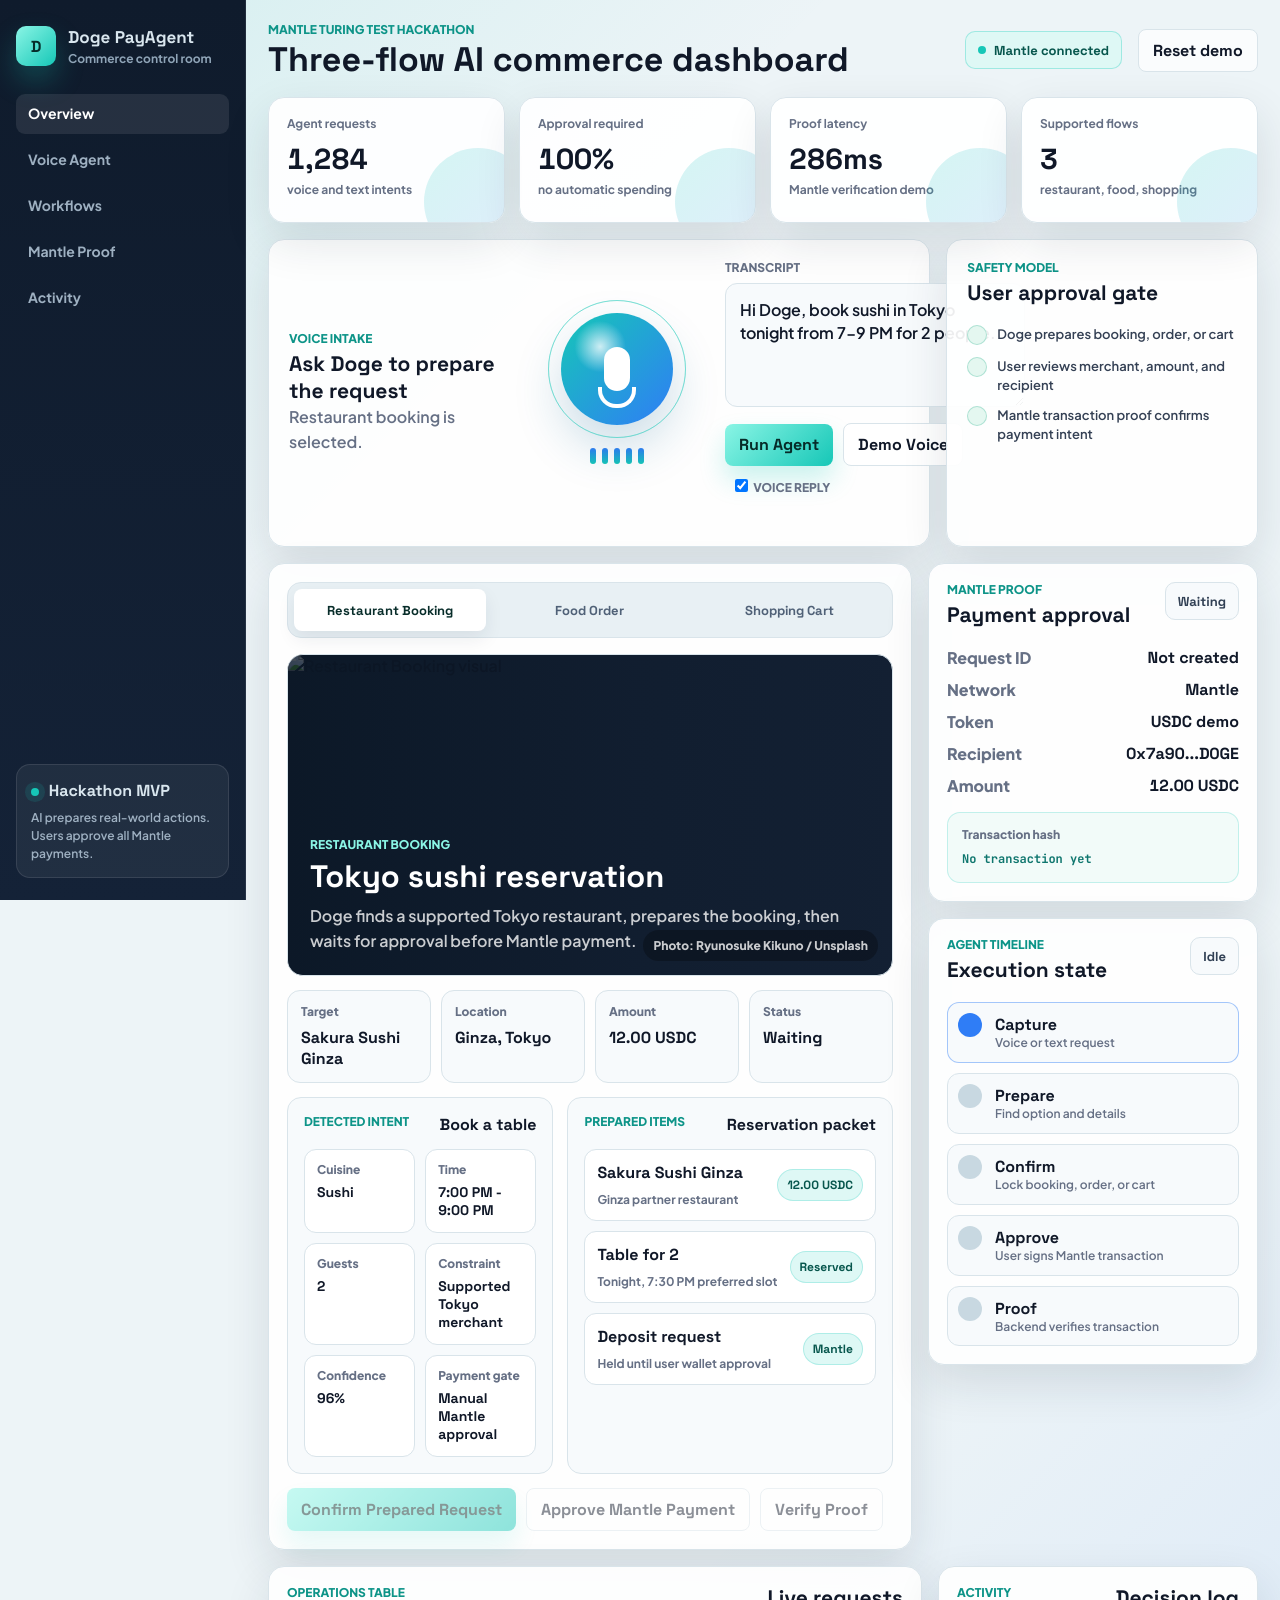
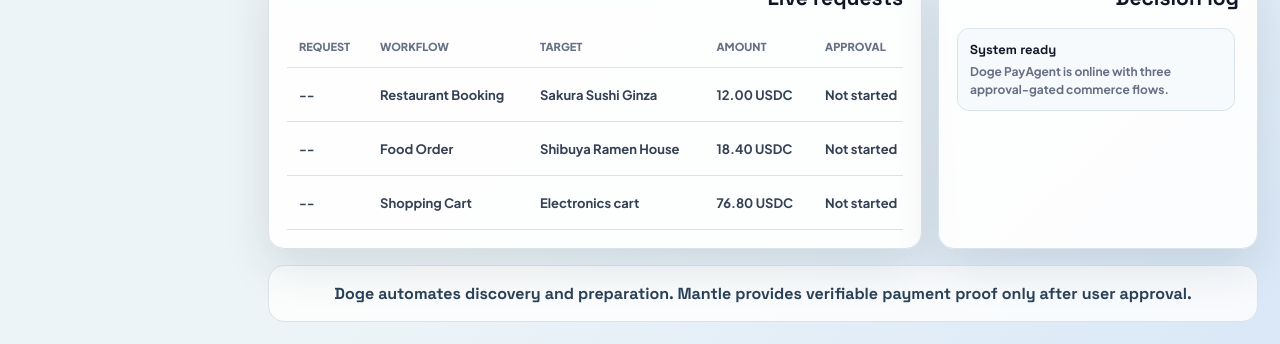
==== commit ef7d4ea6: "Add files via upload" ====
--- a/index.html
+++ b/index.html
@@ -7,253 +7,256 @@
     <link rel="stylesheet" href="styles.css">
   </head>
   <body>
-    <div class="app-frame">
-      <aside class="sidebar" aria-label="Product navigation">
+    <div class="app-shell">
+      <aside class="sidebar" aria-label="Doge PayAgent navigation">
         <div class="brand">
-          <div class="brand-icon">D</div>
+          <div class="brand-mark">D</div>
           <div>
-            <strong>DogePay</strong>
-            <span>Agent Console</span>
+            <strong>Doge PayAgent</strong>
+            <span>Commerce control room</span>
           </div>
         </div>
 
-        <nav class="nav-list">
-          <a class="active" href="#dashboard">Dashboard</a>
+        <nav class="side-nav">
+          <a href="#overview" class="active">Overview</a>
           <a href="#voice-agent">Voice Agent</a>
-          <a href="#bookings">Bookings</a>
-          <a href="#merchants">Merchants</a>
-          <a href="#payments">Payments</a>
-          <a href="#settings">Settings</a>
+          <a href="#workflows">Workflows</a>
+          <a href="#mantle-proof">Mantle Proof</a>
+          <a href="#activity">Activity</a>
         </nav>
 
-        <div class="sidebar-card">
-          <span class="live-dot"></span>
-          <strong>Mantle Demo Live</strong>
-          <p>Supported Tokyo merchants only. User approves each wallet transaction.</p>
+        <div class="sidebar-status">
+          <span class="status-dot"></span>
+          <strong>Hackathon MVP</strong>
+          <p>AI prepares real-world actions. Users approve all Mantle payments.</p>
         </div>
       </aside>
 
-      <main class="main-shell" id="dashboard">
+      <main class="main" id="overview">
         <header class="topbar">
           <div>
-            <p class="eyebrow">Mantle hackathon prototype</p>
-            <h1>Doge PayAgent Dashboard</h1>
+            <p class="eyebrow">Mantle Turing Test Hackathon</p>
+            <h1>Three-flow AI commerce dashboard</h1>
           </div>
-          <div class="top-actions">
-            <label class="command-search" for="requestText">
-              <span>Ask Doge</span>
-              <input id="quickPrompt" type="text" value="Book sushi in Tokyo tonight 7-9 PM">
-            </label>
-            <div class="wallet-pill">Mantle connected</div>
+
+          <div class="topbar-actions">
+            <div class="network-pill">
+              <span></span>
+              Mantle connected
+            </div>
+            <button id="resetBtn" class="ghost-btn" type="button">Reset demo</button>
           </div>
         </header>
 
-        <section class="metric-grid" aria-label="Demo metrics">
-          <article class="metric-card">
-            <span>Total Requests</span>
-            <strong id="metricRequests">955.0K</strong>
-            <small>+12% vs last month</small>
-            <div class="sparkline cyan"></div>
-          </article>
-          <article class="metric-card">
-            <span>Confirmed Bookings</span>
-            <strong id="metricConfirmed">812.4K</strong>
-            <small>+8.1% success rate</small>
-            <div class="sparkline green"></div>
-          </article>
-          <article class="metric-card">
-            <span>Avg Agent Latency</span>
-            <strong id="metricLatency">287ms</strong>
-            <small>intent extraction demo</small>
-            <div class="sparkline violet"></div>
-          </article>
-          <article class="metric-card">
-            <span>Mantle Proof Rate</span>
-            <strong id="metricProof">99.7%</strong>
-            <small>verified demo proofs</small>
-            <div class="sparkline amber"></div>
-          </article>
-        </section>
-
-        <section class="dashboard-grid">
-          <article class="panel voice-panel" id="voice-agent">
-            <div class="panel-header">
-              <div>
-                <p class="eyebrow">Voice agent</p>
-                <h2>Ask Doge To Book</h2>
-              </div>
-              <span class="status-pill" id="voiceStatus">Mic ready</span>
-            </div>
-
-            <div class="voice-stage" id="voiceStage">
+        <section class="metric-grid" aria-label="Product metrics">
+          <article class="metric-card">
+            <span>Agent requests</span>
+            <strong id="metricRequests">1,284</strong>
+            <small>voice and text intents</small>
+          </article>
+          <article class="metric-card">
+            <span>Approval required</span>
+            <strong id="metricApprovals">100%</strong>
+            <small>no automatic spending</small>
+          </article>
+          <article class="metric-card">
+            <span>Proof latency</span>
+            <strong id="metricLatency">286ms</strong>
+            <small>Mantle verification demo</small>
+          </article>
+          <article class="metric-card">
+            <span>Supported flows</span>
+            <strong>3</strong>
+            <small>restaurant, food, shopping</small>
+          </article>
+        </section>
+
+        <section class="command-grid" id="voice-agent">
+          <article class="voice-console">
+            <div class="voice-copy">
+              <p class="eyebrow">Voice intake</p>
+              <h2>Ask Doge to prepare the request</h2>
+              <p id="voiceHint">Restaurant booking is selected.</p>
+            </div>
+
+            <div class="mic-wrap">
               <button id="voiceBtn" class="mic-button" type="button" aria-label="Start voice request">
-                <span class="mic-core"></span>
+                <span class="mic-icon"></span>
               </button>
-              <div class="waveform" aria-hidden="true">
-                <span></span><span></span><span></span><span></span><span></span><span></span><span></span>
-              </div>
-              <p id="voiceHint">Tap the mic and say: “Book sushi in Tokyo tonight for two.”</p>
-            </div>
-
-            <label class="field-label" for="requestText">Transcript</label>
-            <textarea id="requestText" rows="4">Hi Doge, book sushi in Tokyo tonight from 7-9 PM for 2 people.</textarea>
-
-            <div class="button-row">
-              <button id="demoVoiceBtn" class="primary-btn" type="button">Use Demo Voice</button>
-              <button id="analyzeBtn" class="secondary-btn" type="button">Analyze Request</button>
-              <label class="speak-toggle">
-                <input id="speakReplyToggle" type="checkbox" checked>
-                Doge speaks
-              </label>
-            </div>
-          </article>
-
-          <article class="panel tracker-panel" id="bookings">
-            <div class="panel-header">
-              <div>
-                <p class="eyebrow">Booking tracker</p>
-                <h2>Live Reservation State</h2>
-              </div>
-              <span class="status-pill" id="overallStatus">Ready</span>
-            </div>
-
-            <div class="booking-card">
-              <span>Current state</span>
-              <strong id="reservationStatus">Waiting for request</strong>
-              <p id="reservationSummary">Start with voice or text to create a supported merchant request.</p>
-            </div>
-
-            <div class="tracker-steps">
-              <div class="tracker-step active" data-step="1"><span></span><p>Request</p></div>
-              <div class="tracker-step" data-step="2"><span></span><p>Merchant</p></div>
-              <div class="tracker-step" data-step="3"><span></span><p>Payment</p></div>
-              <div class="tracker-step" data-step="4"><span></span><p>Confirmed</p></div>
-            </div>
-
-            <div class="button-row">
-              <button id="createReservationBtn" class="primary-btn" type="button" disabled>Create Reservation</button>
-              <button id="acceptSlotBtn" class="secondary-btn success" type="button" disabled>Accept Slot</button>
-              <button id="rejectSlotBtn" class="secondary-btn danger" type="button" disabled>Reject</button>
-            </div>
-
-            <div class="note-card" id="merchantDecision">
-              Merchant sees a normal booking request. No crypto knowledge is required.
-            </div>
-          </article>
-
-          <article class="panel agent-panel">
-            <div class="panel-header">
-              <div>
-                <p class="eyebrow">Agent activity</p>
-                <h2>Execution Timeline</h2>
-              </div>
-              <span class="status-pill green" id="agentState">Idle</span>
-            </div>
-
-            <div class="agent-rail">
-              <div class="agent-step active" data-agent-step="voice"><span></span><div><strong>Listen</strong><p>Capture voice or text</p></div></div>
-              <div class="agent-step" data-agent-step="intent"><span></span><div><strong>Extract</strong><p>Intent and entities</p></div></div>
-              <div class="agent-step" data-agent-step="merchant"><span></span><div><strong>Match</strong><p>Supported Tokyo merchant</p></div></div>
-              <div class="agent-step" data-agent-step="approval"><span></span><div><strong>Confirm</strong><p>Merchant accepts slot</p></div></div>
-              <div class="agent-step" data-agent-step="payment"><span></span><div><strong>Verify</strong><p>Mantle deposit proof</p></div></div>
-            </div>
-
-            <div class="event-feed" id="eventFeed" aria-label="Live event feed"></div>
-          </article>
-
-          <article class="panel merchant-panel" id="merchants">
-            <div class="panel-header">
-              <div>
-                <p class="eyebrow">Marketplace</p>
-                <h2>Supported Tokyo Merchants</h2>
-              </div>
-              <span class="status-pill" id="merchantCount">3 partners</span>
-            </div>
-
-            <div class="intent-grid">
-              <div><span>Cuisine</span><strong id="detailCuisine">Sushi</strong></div>
-              <div><span>City</span><strong id="detailCity">Tokyo</strong></div>
-              <div><span>Time</span><strong id="detailTime">7:00 PM - 9:00 PM</strong></div>
-              <div><span>Guests</span><strong id="detailGuests">2</strong></div>
-              <div><span>Deposit</span><strong id="detailDeposit">12.00 supported token</strong></div>
-              <div><span>Confidence</span><strong id="intentConfidence">92%</strong></div>
-            </div>
-
-            <div class="merchant-list" id="merchantList"></div>
-          </article>
-
-          <article class="panel payment-panel" id="payments">
-            <div class="panel-header">
-              <div>
-                <p class="eyebrow">Mantle terminal</p>
-                <h2>Deposit Payment Proof</h2>
-              </div>
-              <span class="status-pill green">Payment layer</span>
-            </div>
-
-            <div class="payment-terminal">
-              <dl>
-                <div><dt>Booking ID</dt><dd id="bookingId">Not created</dd></div>
-                <div><dt>Deposit</dt><dd id="paymentDeposit">12.00 supported token</dd></div>
-                <div><dt>Token</dt><dd id="paymentToken">Supported stable token</dd></div>
-                <div><dt>Network</dt><dd id="paymentNetwork">Mantle</dd></div>
-                <div><dt>Recipient</dt><dd id="paymentRecipient">Demo merchant escrow</dd></div>
+              <div class="signal-bars" aria-hidden="true">
+                <span></span><span></span><span></span><span></span><span></span>
+              </div>
+            </div>
+
+            <div class="transcript-box">
+              <label for="requestText">Transcript</label>
+              <textarea id="requestText" rows="4">Hi Doge, book sushi in Tokyo tonight from 7-9 PM for 2 people.</textarea>
+              <div class="button-row">
+                <button id="runAgentBtn" class="primary-btn" type="button">Run Agent</button>
+                <button id="demoVoiceBtn" class="secondary-btn" type="button">Demo Voice</button>
+                <label class="speak-toggle">
+                  <input id="speakReplyToggle" type="checkbox" checked>
+                  Voice reply
+                </label>
+              </div>
+            </div>
+          </article>
+
+          <article class="safety-panel">
+            <div>
+              <p class="eyebrow">Safety model</p>
+              <h2>User approval gate</h2>
+            </div>
+            <ul class="safety-list">
+              <li><span></span>Doge prepares booking, order, or cart</li>
+              <li><span></span>User reviews merchant, amount, and recipient</li>
+              <li><span></span>Mantle transaction proof confirms payment intent</li>
+            </ul>
+          </article>
+        </section>
+
+        <section class="workspace-grid" id="workflows">
+          <article class="workflow-panel">
+            <div class="workflow-tabs" role="tablist" aria-label="Commerce workflows">
+              <button class="workflow-tab active" type="button" data-flow="restaurant">Restaurant Booking</button>
+              <button class="workflow-tab" type="button" data-flow="food">Food Order</button>
+              <button class="workflow-tab" type="button" data-flow="shopping">Shopping Cart</button>
+            </div>
+
+            <div class="workflow-hero">
+              <img id="flowImage" src="" alt="">
+              <div class="image-shade"></div>
+              <div class="hero-content">
+                <span id="flowType">Restaurant Booking</span>
+                <h2 id="flowTitle">Tokyo sushi reservation</h2>
+                <p id="flowSubtitle">Doge finds a supported Tokyo restaurant, prepares the booking, then waits for approval before Mantle payment.</p>
+              </div>
+              <div class="image-credit" id="imageCredit">Photo: Unsplash</div>
+            </div>
+
+            <div class="flow-summary">
+              <div>
+                <span>Target</span>
+                <strong id="summaryTarget">Sakura Sushi Ginza</strong>
+              </div>
+              <div>
+                <span>Location</span>
+                <strong id="summaryLocation">Ginza, Tokyo</strong>
+              </div>
+              <div>
+                <span>Amount</span>
+                <strong id="summaryAmount">12.00 USDC</strong>
+              </div>
+              <div>
+                <span>Status</span>
+                <strong id="summaryStatus">Ready</strong>
+              </div>
+            </div>
+
+            <div class="detail-layout">
+              <div class="intent-panel">
+                <div class="panel-title">
+                  <p class="eyebrow">Detected intent</p>
+                  <h3 id="intentTitle">Book a table</h3>
+                </div>
+                <div class="intent-grid" id="intentGrid"></div>
+              </div>
+
+              <div class="item-panel">
+                <div class="panel-title">
+                  <p class="eyebrow">Prepared items</p>
+                  <h3 id="itemsTitle">Reservation packet</h3>
+                </div>
+                <div class="prepared-list" id="preparedList"></div>
+              </div>
+            </div>
+
+            <div class="flow-actions">
+              <button id="confirmBtn" class="primary-btn" type="button" disabled>Confirm Prepared Request</button>
+              <button id="approvePaymentBtn" class="secondary-btn" type="button" disabled>Approve Mantle Payment</button>
+              <button id="verifyPaymentBtn" class="secondary-btn" type="button" disabled>Verify Proof</button>
+            </div>
+          </article>
+
+          <aside class="right-rail">
+            <section class="rail-panel" id="mantle-proof">
+              <div class="rail-header">
+                <div>
+                  <p class="eyebrow">Mantle proof</p>
+                  <h2>Payment approval</h2>
+                </div>
+                <span id="paymentStatus" class="state-pill">Waiting</span>
+              </div>
+
+              <dl class="payment-list">
+                <div><dt>Request ID</dt><dd id="requestId">Not created</dd></div>
+                <div><dt>Network</dt><dd>Mantle</dd></div>
+                <div><dt>Token</dt><dd id="paymentToken">USDC demo</dd></div>
+                <div><dt>Recipient</dt><dd id="paymentRecipient">Escrow wallet</dd></div>
+                <div><dt>Amount</dt><dd id="paymentAmount">12.00 USDC</dd></div>
               </dl>
-            </div>
-
-            <div class="button-row">
-              <button id="approvePaymentBtn" class="primary-btn" type="button" disabled>Approve Wallet Tx</button>
-              <button id="verifyPaymentBtn" class="secondary-btn" type="button" disabled>Verify Payment</button>
-            </div>
-
-            <div class="tx-card">
-              <span>Mantle transaction hash</span>
-              <code id="txHash">No transaction yet</code>
-            </div>
-          </article>
-
-          <article class="panel chart-panel">
-            <div class="panel-header">
-              <div>
-                <p class="eyebrow">Operations</p>
-                <h2>Booking Volume</h2>
-              </div>
-              <span class="status-pill">24h</span>
-            </div>
-            <div class="bar-chart" aria-label="Booking volume chart">
-              <span style="--h: 42%"></span><span style="--h: 72%"></span><span style="--h: 64%"></span><span style="--h: 86%"></span>
-              <span style="--h: 58%"></span><span style="--h: 45%"></span><span style="--h: 38%"></span><span style="--h: 54%"></span>
-              <span style="--h: 62%"></span><span style="--h: 48%"></span><span style="--h: 76%"></span><span style="--h: 92%"></span>
-            </div>
-          </article>
-
-          <article class="panel receipt-panel">
-            <div class="panel-header">
-              <div>
-                <p class="eyebrow">Customer receipt</p>
-                <h2>Confirmed Booking</h2>
-              </div>
-              <span class="status-pill" id="receiptState">Pending</span>
-            </div>
-
-            <p id="receiptBody">Complete the flow to generate a confirmed paid booking receipt.</p>
-
-            <div class="receipt-grid">
-              <div><span>Merchant dashboard</span><strong id="merchantFinalStatus">Pending</strong></div>
-              <div><span>Payment proof</span><strong id="paymentFinalStatus">Pending</strong></div>
-              <div><span>Doge reply</span><strong id="dogeReply">Waiting</strong></div>
-            </div>
-
-            <div class="button-row receipt-actions">
-              <button id="downloadReceiptBtn" class="secondary-btn" type="button" disabled>Download Receipt</button>
-              <button id="copySummaryBtn" class="secondary-btn" type="button" disabled>Copy Summary</button>
-              <button id="resetBtn" class="secondary-btn" type="button">Reset Demo</button>
-            </div>
+
+              <div class="hash-box">
+                <span>Transaction hash</span>
+                <code id="txHash">No transaction yet</code>
+              </div>
+            </section>
+
+            <section class="rail-panel">
+              <div class="rail-header">
+                <div>
+                  <p class="eyebrow">Agent timeline</p>
+                  <h2>Execution state</h2>
+                </div>
+                <span id="agentState" class="state-pill">Idle</span>
+              </div>
+
+              <div class="timeline" id="timeline">
+                <div class="timeline-step active" data-step="capture"><span></span><div><strong>Capture</strong><p>Voice or text request</p></div></div>
+                <div class="timeline-step" data-step="prepare"><span></span><div><strong>Prepare</strong><p>Find option and details</p></div></div>
+                <div class="timeline-step" data-step="confirm"><span></span><div><strong>Confirm</strong><p>Lock booking, order, or cart</p></div></div>
+                <div class="timeline-step" data-step="approve"><span></span><div><strong>Approve</strong><p>User signs Mantle transaction</p></div></div>
+                <div class="timeline-step" data-step="proof"><span></span><div><strong>Proof</strong><p>Backend verifies transaction</p></div></div>
+              </div>
+            </section>
+          </aside>
+        </section>
+
+        <section class="ops-grid">
+          <article class="ops-panel">
+            <div class="panel-title">
+              <p class="eyebrow">Operations table</p>
+              <h2>Live requests</h2>
+            </div>
+            <div class="table-wrap">
+              <table>
+                <thead>
+                  <tr>
+                    <th>Request</th>
+                    <th>Workflow</th>
+                    <th>Target</th>
+                    <th>Amount</th>
+                    <th>Approval</th>
+                    <th>Mantle proof</th>
+                    <th>Status</th>
+                  </tr>
+                </thead>
+                <tbody id="opsTable"></tbody>
+              </table>
+            </div>
+          </article>
+
+          <article class="activity-panel" id="activity">
+            <div class="panel-title">
+              <p class="eyebrow">Activity</p>
+              <h2>Decision log</h2>
+            </div>
+            <div class="activity-list" id="activityList"></div>
           </article>
         </section>
 
         <footer class="footer-note">
-          Doge turns user intent into a confirmed Tokyo booking while Mantle provides verifiable payment proof for the reservation deposit.
+          Doge automates discovery and preparation. Mantle provides verifiable payment proof only after user approval.
         </footer>
       </main>
     </div>
--- a/styles.css
+++ b/styles.css
@@ -1,25 +1,38 @@
+@import url("https://fonts.googleapis.com/css2?family=JetBrains+Mono:wght@600;700;800&family=Plus+Jakarta+Sans:wght@500;600;700;800&family=Space+Grotesk:wght@600;700&display=swap");
+
 :root {
-  --bg: #eef5f7;
+  --bg: #edf4f7;
   --surface: #ffffff;
-  --surface-soft: #f7fbfc;
-  --ink: #102037;
-  --muted: #6b7a90;
-  --line: #d8e5eb;
-  --line-strong: #b8ced8;
-  --mint: #1ec9b7;
-  --mint-soft: #dff8f5;
-  --blue: #2d7df0;
-  --blue-soft: #e8f2ff;
-  --purple: #7c5cf6;
-  --purple-soft: #f0edff;
-  --orange: #ff9356;
-  --orange-soft: #fff1e9;
-  --red: #ef476f;
-  --shadow: 0 22px 48px rgba(28, 58, 81, 0.12);
+  --surface-soft: #f7fafc;
+  --ink: #101828;
+  --muted: #667085;
+  --line: #d9e4ea;
+  --line-strong: #b9ccd6;
+  --navy: #132033;
+  --teal: #16c7b7;
+  --teal-soft: #def8f5;
+  --blue: #2f7df6;
+  --blue-soft: #e8f1ff;
+  --violet: #7557f7;
+  --violet-soft: #f0edff;
+  --orange: #f68d45;
+  --orange-soft: #fff1e8;
+  --green: #12a87f;
+  --green-soft: #e4f7f0;
+  --red: #e63d63;
+  --red-soft: #ffe9ef;
+  --shadow: 0 18px 46px rgba(22, 38, 58, 0.12);
+  --font-body: "Plus Jakarta Sans", Inter, ui-sans-serif, system-ui, sans-serif;
+  --font-display: "Space Grotesk", "Plus Jakarta Sans", ui-sans-serif, system-ui, sans-serif;
+  --font-mono: "JetBrains Mono", "SFMono-Regular", Consolas, "Liberation Mono", monospace;
 }
 
 * {
   box-sizing: border-box;
+}
+
+html {
+  scroll-behavior: smooth;
 }
 
 body {
@@ -27,10 +40,13 @@
   min-height: 100vh;
   color: var(--ink);
   background:
-    radial-gradient(circle at top right, rgba(30, 201, 183, 0.13), transparent 32%),
-    radial-gradient(circle at 18% 10%, rgba(45, 125, 240, 0.12), transparent 26%),
+    linear-gradient(135deg, rgba(22, 199, 183, 0.12), transparent 26%),
+    linear-gradient(315deg, rgba(47, 125, 246, 0.1), transparent 30%),
     var(--bg);
-  font-family: Inter, ui-sans-serif, system-ui, -apple-system, BlinkMacSystemFont, "Segoe UI", sans-serif;
+  font-family: var(--font-body);
+  font-weight: 600;
+  text-rendering: geometricPrecision;
+  -webkit-font-smoothing: antialiased;
 }
 
 button,
@@ -50,9 +66,14 @@
   opacity: 0.48;
 }
 
-.app-frame {
-  display: grid;
-  grid-template-columns: 248px minmax(0, 1fr);
+img {
+  display: block;
+  max-width: 100%;
+}
+
+.app-shell {
+  display: grid;
+  grid-template-columns: 246px minmax(0, 1fr);
   min-height: 100vh;
 }
 
@@ -62,11 +83,11 @@
   height: 100vh;
   display: flex;
   flex-direction: column;
-  gap: 22px;
-  padding: 22px 18px;
-  background: rgba(255, 255, 255, 0.76);
-  border-right: 1px solid var(--line);
-  backdrop-filter: blur(18px);
+  gap: 24px;
+  padding: 22px 16px;
+  color: #d9e6ee;
+  background: linear-gradient(180deg, #0f1b2c, #142237);
+  border-right: 1px solid rgba(255, 255, 255, 0.08);
 }
 
 .brand {
@@ -76,16 +97,17 @@
   min-height: 48px;
 }
 
-.brand-icon {
+.brand-mark {
   display: grid;
   place-items: center;
-  width: 38px;
-  height: 38px;
-  color: #063832;
-  background: linear-gradient(135deg, #73f4df, var(--mint));
+  width: 40px;
+  height: 40px;
+  color: #062c29;
+  background: linear-gradient(135deg, #8af5e5, var(--teal));
   border-radius: 10px;
-  font-weight: 950;
-  box-shadow: 0 10px 24px rgba(30, 201, 183, 0.26);
+  font-family: var(--font-display);
+  font-weight: 700;
+  box-shadow: 0 14px 28px rgba(22, 199, 183, 0.26);
 }
 
 .brand strong,
@@ -93,69 +115,82 @@
   display: block;
 }
 
+.brand strong {
+  font-family: var(--font-display);
+  font-size: 17px;
+  font-weight: 700;
+}
+
 .brand span {
-  color: var(--muted);
+  margin-top: 3px;
+  color: #8fa4b7;
   font-size: 12px;
-  font-weight: 800;
-}
-
-.nav-list {
+  font-weight: 700;
+}
+
+.side-nav {
   display: grid;
   gap: 6px;
 }
 
-.nav-list a {
+.side-nav a {
   padding: 11px 12px;
-  color: var(--muted);
+  color: #9eb0c1;
   border-radius: 9px;
   font-size: 14px;
-  font-weight: 850;
+  font-weight: 700;
   text-decoration: none;
 }
 
-.nav-list a.active,
-.nav-list a:hover {
-  color: #07564d;
-  background: var(--mint-soft);
-}
-
-.sidebar-card {
+.side-nav a.active,
+.side-nav a:hover {
+  color: #ffffff;
+  background: rgba(255, 255, 255, 0.09);
+}
+
+.sidebar-status {
   margin-top: auto;
   padding: 14px;
-  background: var(--surface);
-  border: 1px solid var(--line);
+  background: rgba(255, 255, 255, 0.06);
+  border: 1px solid rgba(255, 255, 255, 0.1);
   border-radius: 14px;
-  box-shadow: 0 12px 30px rgba(28, 58, 81, 0.08);
-}
-
-.live-dot {
+}
+
+.status-dot {
   display: inline-block;
-  width: 9px;
-  height: 9px;
+  width: 8px;
+  height: 8px;
   margin-right: 7px;
-  background: var(--mint);
+  background: var(--teal);
   border-radius: 50%;
-  box-shadow: 0 0 0 6px rgba(30, 201, 183, 0.12);
-  animation: pulseDot 1.7s ease-in-out infinite;
-}
-
-.sidebar-card p {
+  box-shadow: 0 0 0 6px rgba(22, 199, 183, 0.13);
+  animation: pulse 1.9s ease-in-out infinite;
+}
+
+.sidebar-status p {
   margin: 8px 0 0;
-  color: var(--muted);
+  color: #9eb0c1;
   font-size: 12px;
-  font-weight: 750;
-  line-height: 1.45;
-}
-
-.main-shell {
+  line-height: 1.5;
+}
+
+.main {
+  min-width: 0;
   padding: 22px;
 }
 
+.topbar,
+.topbar-actions,
+.rail-header,
+.panel-title {
+  display: flex;
+  align-items: flex-start;
+  justify-content: space-between;
+  gap: 16px;
+}
+
 .topbar {
-  display: flex;
-  justify-content: space-between;
   align-items: center;
-  gap: 20px;
   margin-bottom: 18px;
 }
 
@@ -163,9 +198,9 @@
   margin: 0 0 5px;
   color: #0d9488;
   font-size: 12px;
-  font-weight: 950;
+  font-weight: 800;
+  letter-spacing: 0;
   text-transform: uppercase;
-  letter-spacing: 0;
 }
 
 h1,
@@ -175,72 +210,120 @@
   margin-top: 0;
 }
 
+h1,
+h2,
+h3,
+strong,
+dd,
+.state-pill,
+.network-pill,
+.primary-btn,
+.secondary-btn,
+.ghost-btn {
+  font-family: var(--font-display);
+}
+
 h1 {
   margin-bottom: 0;
-  font-size: 30px;
-  line-height: 1.1;
+  font-size: 34px;
+  font-weight: 700;
+  line-height: 1.08;
 }
 
 h2 {
   margin-bottom: 0;
-  font-size: 20px;
-}
-
-.top-actions {
-  display: flex;
+  font-size: 21px;
+  font-weight: 700;
+}
+
+h3 {
+  margin-bottom: 0;
+  font-size: 16px;
+  font-weight: 700;
+}
+
+.topbar-actions {
   align-items: center;
-  gap: 12px;
-}
-
-.command-search {
-  display: flex;
-  align-items: center;
-  gap: 10px;
-  min-width: 360px;
-  height: 44px;
-  padding: 0 12px;
-  color: var(--muted);
-  background: var(--surface);
-  border: 1px solid var(--line);
-  border-radius: 12px;
-  box-shadow: 0 10px 26px rgba(28, 58, 81, 0.07);
-}
-
-.command-search span {
-  color: var(--mint);
-  font-size: 12px;
-  font-weight: 950;
-  white-space: nowrap;
-}
-
-.command-search input {
-  width: 100%;
-  border: 0;
-  outline: 0;
-  color: var(--ink);
-  background: transparent;
-  font-weight: 750;
-}
-
-.wallet-pill,
-.status-pill {
+}
+
+.network-pill,
+.state-pill {
   display: inline-flex;
   align-items: center;
   justify-content: center;
-  min-height: 36px;
+  min-height: 38px;
   padding: 8px 12px;
-  color: #07564d;
-  background: var(--mint-soft);
-  border: 1px solid rgba(30, 201, 183, 0.28);
   border-radius: 10px;
   font-size: 13px;
-  font-weight: 950;
+  font-weight: 700;
   white-space: nowrap;
 }
 
-.status-pill.green {
+.network-pill {
+  gap: 8px;
   color: #07564d;
-  background: var(--mint-soft);
+  background: var(--teal-soft);
+  border: 1px solid rgba(22, 199, 183, 0.32);
+}
+
+.network-pill span {
+  width: 8px;
+  height: 8px;
+  background: var(--teal);
+  border-radius: 50%;
+}
+
+.state-pill {
+  color: #314054;
+  background: var(--surface-soft);
+  border: 1px solid var(--line);
+}
+
+.state-pill.ready,
+.state-pill.verified {
+  color: #07564d;
+  background: var(--green-soft);
+  border-color: rgba(18, 168, 127, 0.25);
+}
+
+.state-pill.pending {
+  color: #8a4b0a;
+  background: var(--orange-soft);
+  border-color: rgba(246, 141, 69, 0.28);
+}
+
+.ghost-btn,
+.primary-btn,
+.secondary-btn {
+  min-height: 42px;
+  padding: 10px 14px;
+  font-weight: 700;
+  transition: transform 0.18s ease, box-shadow 0.18s ease, border-color 0.18s ease;
+}
+
+.ghost-btn {
+  color: var(--ink);
+  background: rgba(255, 255, 255, 0.72);
+  border: 1px solid var(--line);
+}
+
+.primary-btn {
+  color: #062b28;
+  background: linear-gradient(135deg, #8af5e5, var(--teal));
+  box-shadow: 0 14px 26px rgba(22, 199, 183, 0.22);
+}
+
+.secondary-btn {
+  color: var(--ink);
+  background: var(--surface);
+  border: 1px solid var(--line);
+}
+
+.ghost-btn:hover,
+.primary-btn:hover,
+.secondary-btn:hover:not(:disabled),
+.workflow-tab:hover {
+  transform: translateY(-1px);
 }
 
 .metric-grid {
@@ -251,7 +334,12 @@
 }
 
 .metric-card,
-.panel {
+.voice-console,
+.safety-panel,
+.workflow-panel,
+.rail-panel,
+.ops-panel,
+.activity-panel {
   background: rgba(255, 255, 255, 0.92);
   border: 1px solid var(--line);
   border-radius: 16px;
@@ -260,9 +348,20 @@
 
 .metric-card {
   position: relative;
-  min-height: 132px;
+  min-height: 126px;
   overflow: hidden;
   padding: 18px;
+}
+
+.metric-card::after {
+  content: "";
+  position: absolute;
+  right: -28px;
+  bottom: -34px;
+  width: 108px;
+  height: 108px;
+  background: linear-gradient(135deg, rgba(22, 199, 183, 0.18), rgba(47, 125, 246, 0.14));
+  border-radius: 50%;
 }
 
 .metric-card span,
@@ -270,219 +369,148 @@
   display: block;
   color: var(--muted);
   font-size: 12px;
-  font-weight: 850;
+  font-weight: 700;
 }
 
 .metric-card strong {
   display: block;
   margin: 10px 0 4px;
-  font-size: 26px;
+  font-size: 29px;
+  font-weight: 700;
   letter-spacing: 0;
-}
-
-.sparkline {
-  position: absolute;
-  right: 18px;
-  bottom: 18px;
-  width: 72px;
-  height: 30px;
-  border-bottom: 2px solid currentColor;
-  border-radius: 50% 30% 0 0;
-  opacity: 0.95;
-  animation: sparkFloat 2.6s ease-in-out infinite;
-}
-
-.sparkline.cyan { color: var(--blue); }
-.sparkline.green { color: var(--mint); }
-.sparkline.violet { color: var(--purple); }
-.sparkline.amber { color: var(--orange); }
-
-.dashboard-grid {
-  display: grid;
-  grid-template-columns: minmax(320px, 1.12fr) minmax(300px, 0.9fr) minmax(340px, 1fr);
+  font-variant-numeric: tabular-nums;
+}
+
+.command-grid {
+  display: grid;
+  grid-template-columns: minmax(0, 1.7fr) minmax(280px, 0.8fr);
   gap: 16px;
-}
-
-.panel {
-  padding: 18px;
-}
-
-.voice-panel,
-.agent-panel,
-.merchant-panel {
-  min-height: 540px;
-}
-
-.receipt-panel {
-  grid-column: span 2;
-}
-
-.panel-header {
-  display: flex;
-  justify-content: space-between;
-  align-items: flex-start;
-  gap: 14px;
   margin-bottom: 16px;
 }
 
-.voice-stage {
-  position: relative;
+.voice-console {
+  display: grid;
+  grid-template-columns: minmax(220px, 0.9fr) minmax(180px, 0.45fr) minmax(300px, 1.1fr);
+  align-items: center;
+  gap: 18px;
+  min-height: 236px;
+  padding: 20px;
+}
+
+.voice-copy p:last-child {
+  margin-bottom: 0;
+  color: var(--muted);
+  line-height: 1.55;
+}
+
+.mic-wrap {
   display: grid;
   justify-items: center;
   gap: 14px;
-  min-height: 226px;
-  padding: 24px;
-  overflow: hidden;
-  background:
-    radial-gradient(circle at center, rgba(30, 201, 183, 0.2), transparent 34%),
-    linear-gradient(135deg, #f8fdff, #edf8fb);
-  border: 1px solid var(--line);
-  border-radius: 16px;
 }
 
 .mic-button {
   position: relative;
-  width: 108px;
-  height: 108px;
-  margin-top: 8px;
-  background: linear-gradient(135deg, #1ee6cf, #2d7df0);
+  width: 112px;
+  height: 112px;
+  background:
+    radial-gradient(circle at 35% 30%, rgba(255, 255, 255, 0.78), transparent 24%),
+    linear-gradient(135deg, var(--teal), var(--blue));
   border-radius: 50%;
-  box-shadow: 0 24px 48px rgba(30, 201, 183, 0.28);
+  box-shadow: 0 22px 48px rgba(22, 105, 150, 0.22);
 }
 
 .mic-button::before,
 .mic-button::after {
   content: "";
   position: absolute;
-  inset: -16px;
-  border: 1px solid rgba(30, 201, 183, 0.36);
+  inset: -13px;
+  border: 1px solid rgba(22, 199, 183, 0.34);
   border-radius: 50%;
-  animation: ringPulse 2.2s ease-out infinite;
+  animation: ringPulse 2.3s ease-out infinite;
 }
 
 .mic-button::after {
-  animation-delay: 0.8s;
-}
-
-.mic-core {
+  animation-delay: 0.85s;
+}
+
+.mic-button.listening {
+  animation: micListen 1.4s ease-in-out infinite;
+}
+
+.mic-icon {
   position: absolute;
-  inset: 34px 42px;
+  inset: 34px 43px;
   background: #ffffff;
   border-radius: 999px;
 }
 
-.mic-core::after {
+.mic-icon::after {
   content: "";
   position: absolute;
   left: 50%;
   bottom: -17px;
-  width: 28px;
+  width: 30px;
   height: 17px;
   border: 4px solid #ffffff;
   border-top: 0;
-  border-radius: 0 0 20px 20px;
+  border-radius: 0 0 18px 18px;
   transform: translateX(-50%);
 }
 
-.voice-stage.listening .mic-button {
-  animation: micListen 1.1s ease-in-out infinite;
-}
-
-.waveform {
+.signal-bars {
   display: flex;
   align-items: center;
-  gap: 7px;
-  min-height: 44px;
-}
-
-.waveform span {
-  width: 7px;
-  height: 18px;
-  background: linear-gradient(180deg, var(--blue), var(--mint));
+  gap: 6px;
+  height: 34px;
+}
+
+.signal-bars span {
+  width: 6px;
+  height: 16px;
+  background: linear-gradient(180deg, var(--blue), var(--teal));
   border-radius: 999px;
-  animation: waveIdle 1.35s ease-in-out infinite;
-}
-
-.voice-stage.listening .waveform span {
-  animation: waveListen 0.72s ease-in-out infinite;
-}
-
-.waveform span:nth-child(2) { animation-delay: 0.08s; }
-.waveform span:nth-child(3) { animation-delay: 0.16s; }
-.waveform span:nth-child(4) { animation-delay: 0.24s; }
-.waveform span:nth-child(5) { animation-delay: 0.32s; }
-.waveform span:nth-child(6) { animation-delay: 0.4s; }
-.waveform span:nth-child(7) { animation-delay: 0.48s; }
-
-#voiceHint {
-  margin: 0;
-  color: var(--muted);
-  font-size: 13px;
-  font-weight: 800;
-  text-align: center;
-}
-
-.field-label {
+  animation: wave 1.25s ease-in-out infinite;
+}
+
+.signal-bars span:nth-child(2) { animation-delay: 0.1s; }
+.signal-bars span:nth-child(3) { animation-delay: 0.2s; }
+.signal-bars span:nth-child(4) { animation-delay: 0.3s; }
+.signal-bars span:nth-child(5) { animation-delay: 0.4s; }
+
+.transcript-box label {
   display: block;
-  margin: 16px 0 8px;
+  margin-bottom: 8px;
   color: var(--muted);
   font-size: 12px;
-  font-weight: 950;
+  font-weight: 800;
   text-transform: uppercase;
 }
 
 textarea {
   width: 100%;
-  min-height: 110px;
-  resize: vertical;
+  min-height: 96px;
   padding: 14px;
   color: var(--ink);
   background: var(--surface-soft);
   border: 1px solid var(--line);
   border-radius: 12px;
   outline: 0;
-  line-height: 1.5;
+  resize: vertical;
+  line-height: 1.48;
 }
 
 textarea:focus {
-  border-color: var(--mint);
-  box-shadow: 0 0 0 4px rgba(30, 201, 183, 0.12);
+  border-color: var(--teal);
+  box-shadow: 0 0 0 4px rgba(22, 199, 183, 0.12);
 }
 
 .button-row {
   display: flex;
   flex-wrap: wrap;
+  align-items: center;
   gap: 10px;
-  margin-top: 14px;
-}
-
-.primary-btn,
-.secondary-btn {
-  min-height: 42px;
-  padding: 10px 14px;
-  font-weight: 950;
-}
-
-.primary-btn {
-  color: #062f2b;
-  background: linear-gradient(135deg, #72f1de, var(--mint));
-  box-shadow: 0 12px 24px rgba(30, 201, 183, 0.2);
-}
-
-.secondary-btn {
-  color: var(--ink);
-  background: var(--surface-soft);
-  border: 1px solid var(--line);
-}
-
-.secondary-btn.success {
-  color: #07564d;
-  background: var(--mint-soft);
-}
-
-.secondary-btn.danger {
-  color: #9f1239;
-  background: #ffe8ef;
+  margin-top: 12px;
 }
 
 .speak-toggle {
@@ -490,364 +518,512 @@
   align-items: center;
   gap: 8px;
   min-height: 42px;
-  padding: 0 10px;
+  padding: 0 6px;
   color: var(--muted);
   font-size: 13px;
-  font-weight: 850;
-}
-
-.booking-card,
-.note-card,
-.payment-terminal,
-.tx-card,
-.intent-grid,
-.receipt-grid div {
+  font-weight: 700;
+}
+
+.safety-panel {
+  padding: 20px;
+}
+
+.safety-list {
+  display: grid;
+  gap: 12px;
+  margin: 18px 0 0;
+  padding: 0;
+  list-style: none;
+}
+
+.safety-list li {
+  display: grid;
+  grid-template-columns: 20px 1fr;
+  gap: 10px;
+  align-items: start;
+  color: #344054;
+  font-size: 13px;
+  line-height: 1.45;
+}
+
+.safety-list span {
+  width: 20px;
+  height: 20px;
+  background: var(--green-soft);
+  border: 1px solid rgba(18, 168, 127, 0.26);
+  border-radius: 50%;
+}
+
+.workspace-grid {
+  display: grid;
+  grid-template-columns: minmax(0, 1.62fr) minmax(330px, 0.8fr);
+  gap: 16px;
+}
+
+.workflow-panel,
+.rail-panel,
+.ops-panel,
+.activity-panel {
+  padding: 18px;
+}
+
+.workflow-tabs {
+  display: grid;
+  grid-template-columns: repeat(3, minmax(0, 1fr));
+  gap: 8px;
+  margin-bottom: 16px;
+  padding: 6px;
+  background: #e8f0f4;
+  border: 1px solid var(--line);
+  border-radius: 14px;
+}
+
+.workflow-tab {
+  min-height: 42px;
+  color: #506177;
+  background: transparent;
+  font-family: var(--font-display);
+  font-size: 13px;
+  font-weight: 700;
+  transition: transform 0.18s ease, background 0.18s ease, color 0.18s ease;
+}
+
+.workflow-tab.active {
+  color: #082d2a;
+  background: var(--surface);
+  box-shadow: 0 8px 18px rgba(22, 38, 58, 0.08);
+}
+
+.workflow-hero {
+  position: relative;
+  min-height: 320px;
+  overflow: hidden;
+  border: 1px solid var(--line);
+  border-radius: 16px;
+  background: var(--navy);
+}
+
+.workflow-hero img {
+  width: 100%;
+  height: 100%;
+  min-height: 320px;
+  object-fit: cover;
+  filter: saturate(0.98) contrast(1.02);
+  transition: opacity 0.22s ease, transform 0.45s ease;
+}
+
+.workflow-hero.is-switching img {
+  opacity: 0.35;
+  transform: scale(1.02);
+}
+
+.image-shade {
+  position: absolute;
+  inset: 0;
+  background: linear-gradient(90deg, rgba(10, 22, 36, 0.78), rgba(10, 22, 36, 0.22) 58%, rgba(10, 22, 36, 0.02));
+}
+
+.hero-content {
+  position: absolute;
+  left: 22px;
+  bottom: 22px;
+  max-width: 560px;
+  color: #ffffff;
+}
+
+.hero-content span,
+.image-credit {
+  font-size: 12px;
+  font-weight: 800;
+  text-transform: uppercase;
+}
+
+.hero-content span {
+  color: #8af5e5;
+}
+
+.hero-content h2 {
+  margin: 8px 0 10px;
+  font-size: 31px;
+  line-height: 1.05;
+}
+
+.hero-content p {
+  margin-bottom: 0;
+  color: rgba(255, 255, 255, 0.78);
+  line-height: 1.55;
+}
+
+.image-credit {
+  position: absolute;
+  right: 14px;
+  bottom: 14px;
+  max-width: 260px;
+  padding: 8px 10px;
+  color: rgba(255, 255, 255, 0.78);
+  background: rgba(0, 0, 0, 0.28);
+  border-radius: 999px;
+  text-transform: none;
+}
+
+.flow-summary {
+  display: grid;
+  grid-template-columns: repeat(4, minmax(0, 1fr));
+  gap: 10px;
+  margin: 14px 0;
+}
+
+.flow-summary div {
+  min-height: 78px;
+  padding: 13px;
   background: var(--surface-soft);
   border: 1px solid var(--line);
-  border-radius: 14px;
-}
-
-.booking-card,
-.note-card,
-.payment-terminal,
-.tx-card {
-  padding: 15px;
-}
-
-.booking-card span,
-.tx-card span,
-.receipt-grid span,
-.intent-grid span {
+  border-radius: 13px;
+}
+
+.flow-summary span,
+.intent-grid span,
+.prepared-list span,
+.hash-box span {
   display: block;
   color: var(--muted);
   font-size: 12px;
-  font-weight: 950;
-}
-
-.booking-card strong {
+  font-weight: 800;
+}
+
+.flow-summary strong {
   display: block;
-  margin: 8px 0;
-  font-size: 22px;
-}
-
-.booking-card p,
-.note-card,
-.agent-step p,
-.feed-item span {
+  margin-top: 8px;
+  overflow-wrap: anywhere;
+}
+
+.detail-layout {
+  display: grid;
+  grid-template-columns: minmax(0, 0.9fr) minmax(0, 1.1fr);
+  gap: 14px;
+}
+
+.intent-panel,
+.item-panel {
+  min-height: 260px;
+  padding: 16px;
+  background: var(--surface-soft);
+  border: 1px solid var(--line);
+  border-radius: 14px;
+}
+
+.intent-grid {
+  display: grid;
+  grid-template-columns: repeat(2, minmax(0, 1fr));
+  gap: 10px;
+  margin-top: 14px;
+}
+
+.intent-grid div {
+  min-height: 74px;
+  padding: 12px;
+  background: var(--surface);
+  border: 1px solid var(--line);
+  border-radius: 12px;
+}
+
+.intent-grid strong {
+  display: block;
+  margin-top: 7px;
+  font-size: 14px;
+  overflow-wrap: anywhere;
+}
+
+.prepared-list {
+  display: grid;
+  gap: 10px;
+  margin-top: 14px;
+}
+
+.prepared-item {
+  display: grid;
+  grid-template-columns: 1fr auto;
+  gap: 12px;
+  align-items: center;
+  min-height: 68px;
+  padding: 12px;
+  background: var(--surface);
+  border: 1px solid var(--line);
+  border-radius: 12px;
+}
+
+.prepared-item strong {
+  display: block;
+  margin-bottom: 4px;
+  overflow-wrap: anywhere;
+}
+
+.prepared-item em {
   color: var(--muted);
-  line-height: 1.45;
-}
-
-.tracker-steps {
-  display: grid;
-  grid-template-columns: repeat(4, minmax(0, 1fr));
-  gap: 8px;
+  font-size: 12px;
+  font-style: normal;
+  font-weight: 700;
+}
+
+.prepared-price {
+  color: #07564d;
+  background: var(--teal-soft);
+  border: 1px solid rgba(22, 199, 183, 0.24);
+  border-radius: 999px;
+  padding: 7px 9px;
+  font-family: var(--font-display);
+  font-size: 12px;
+  font-weight: 700;
+  white-space: nowrap;
+}
+
+.flow-actions {
+  display: flex;
+  flex-wrap: wrap;
+  gap: 10px;
+  margin-top: 14px;
+}
+
+.right-rail {
+  display: grid;
+  align-content: start;
+  gap: 16px;
+}
+
+.payment-list {
+  display: grid;
+  gap: 11px;
+  margin: 18px 0 0;
+}
+
+.payment-list div {
+  display: flex;
+  justify-content: space-between;
+  gap: 16px;
+}
+
+dt {
+  color: var(--muted);
+  font-weight: 800;
+}
+
+dd {
+  margin: 0;
+  text-align: right;
+  font-weight: 700;
+  font-variant-numeric: tabular-nums;
+  overflow-wrap: anywhere;
+}
+
+.hash-box {
   margin-top: 16px;
-}
-
-.tracker-step {
-  min-height: 82px;
-  padding: 11px;
+  padding: 14px;
+  background: #f2fbf9;
+  border: 1px solid rgba(22, 199, 183, 0.22);
+  border-radius: 13px;
+}
+
+.hash-box code {
+  display: block;
+  margin-top: 8px;
+  color: #0f766e;
+  font-family: var(--font-mono);
+  font-size: 12px;
+  font-weight: 700;
+  line-height: 1.5;
+  overflow-wrap: anywhere;
+}
+
+.timeline {
+  position: relative;
+  display: grid;
+  gap: 10px;
+  margin-top: 18px;
+}
+
+.timeline-step {
+  display: grid;
+  grid-template-columns: 26px 1fr;
+  gap: 11px;
+  min-height: 60px;
+  padding: 10px;
   background: var(--surface-soft);
   border: 1px solid var(--line);
   border-radius: 12px;
 }
 
-.tracker-step span {
-  display: block;
+.timeline-step > span {
   width: 24px;
   height: 24px;
-  margin-bottom: 8px;
-  background: #cbdde5;
+  background: #c8d8e1;
   border-radius: 50%;
 }
 
-.tracker-step.active {
-  border-color: var(--blue);
-}
-
-.tracker-step.active span {
+.timeline-step.active {
+  border-color: rgba(47, 125, 246, 0.42);
+}
+
+.timeline-step.active > span {
   background: var(--blue);
-  animation: pulseDot 1.5s ease-in-out infinite;
-}
-
-.tracker-step.complete {
-  background: var(--mint-soft);
-  border-color: rgba(30, 201, 183, 0.3);
-}
-
-.tracker-step.complete span {
-  background: var(--mint);
-}
-
-.tracker-step p {
-  margin: 0;
+  animation: pulseBlue 1.5s ease-in-out infinite;
+}
+
+.timeline-step.complete {
+  background: var(--green-soft);
+  border-color: rgba(18, 168, 127, 0.26);
+}
+
+.timeline-step.complete > span {
+  background: var(--green);
+}
+
+.timeline-step p {
+  margin-bottom: 0;
   color: var(--muted);
   font-size: 12px;
-  font-weight: 950;
-}
-
-.agent-rail {
-  display: grid;
-  gap: 10px;
-}
-
-.agent-step {
-  display: grid;
-  grid-template-columns: 28px 1fr;
-  gap: 12px;
-  padding: 12px;
-  background: var(--surface-soft);
-  border: 1px solid var(--line);
-  border-radius: 12px;
-}
-
-.agent-step > span {
-  width: 28px;
-  height: 28px;
-  background: #cbdde5;
-  border-radius: 50%;
-}
-
-.agent-step.active {
-  border-color: var(--blue);
-}
-
-.agent-step.active > span {
-  background: var(--blue);
-  animation: pulseDot 1.5s ease-in-out infinite;
-}
-
-.agent-step.complete {
-  background: var(--mint-soft);
-  border-color: rgba(30, 201, 183, 0.3);
-}
-
-.agent-step.complete > span {
-  background: var(--mint);
-}
-
-.agent-step strong {
-  display: block;
-  margin-bottom: 3px;
-}
-
-.agent-step p {
-  margin: 0;
+  line-height: 1.4;
+}
+
+.ops-grid {
+  display: grid;
+  grid-template-columns: minmax(0, 1.35fr) minmax(320px, 0.65fr);
+  gap: 16px;
+  margin-top: 16px;
+}
+
+.table-wrap {
+  overflow-x: auto;
+  margin-top: 16px;
+}
+
+table {
+  width: 100%;
+  min-width: 840px;
+  border-collapse: collapse;
   font-size: 13px;
-  font-weight: 750;
-}
-
-.event-feed {
+}
+
+th,
+td {
+  padding: 13px 12px;
+  border-bottom: 1px solid var(--line);
+  text-align: left;
+  vertical-align: middle;
+}
+
+th {
+  color: var(--muted);
+  font-size: 11px;
+  font-weight: 800;
+  text-transform: uppercase;
+}
+
+td {
+  color: #344054;
+  font-weight: 700;
+}
+
+td code {
+  color: #0f766e;
+  font-family: var(--font-mono);
+  font-size: 11px;
+  font-weight: 700;
+}
+
+.row-status {
+  display: inline-flex;
+  padding: 7px 9px;
+  border-radius: 999px;
+  font-size: 11px;
+  font-weight: 800;
+  white-space: nowrap;
+}
+
+.row-status.ready {
+  color: #07564d;
+  background: var(--green-soft);
+}
+
+.row-status.pending {
+  color: #8a4b0a;
+  background: var(--orange-soft);
+}
+
+.row-status.waiting {
+  color: #344054;
+  background: #eef3f6;
+}
+
+.activity-list {
   display: grid;
   align-content: start;
   gap: 10px;
-  max-height: 250px;
+  max-height: 378px;
   overflow: auto;
   margin-top: 16px;
   padding-right: 4px;
 }
 
-.feed-item {
-  padding: 11px 12px;
+.activity-item {
+  padding: 12px;
   background: var(--surface-soft);
   border: 1px solid var(--line);
   border-radius: 12px;
-  animation: feedIn 0.32s ease-out;
-}
-
-.feed-item strong,
-.feed-item span {
+  animation: feedIn 0.24s ease-out both;
+}
+
+.activity-item strong,
+.activity-item span {
   display: block;
 }
 
-.feed-item strong {
-  margin-bottom: 4px;
+.activity-item strong {
+  margin-bottom: 5px;
   font-size: 13px;
 }
 
-.feed-item span {
-  font-size: 12px;
-  font-weight: 800;
-}
-
-.intent-grid {
-  display: grid;
-  grid-template-columns: repeat(2, minmax(0, 1fr));
-  gap: 1px;
-  overflow: hidden;
-  padding: 1px;
-  background: var(--line);
-}
-
-.intent-grid div {
-  min-height: 72px;
-  padding: 12px;
-  background: var(--surface);
-}
-
-.intent-grid strong {
-  display: block;
-  margin-top: 6px;
-  font-size: 14px;
-  overflow-wrap: anywhere;
-}
-
-.merchant-list {
-  display: grid;
-  gap: 10px;
-  margin-top: 14px;
-}
-
-.merchant-option {
-  width: 100%;
-  min-height: 90px;
-  padding: 13px;
-  color: var(--ink);
-  background: var(--surface-soft);
-  border: 1px solid var(--line);
-  text-align: left;
-}
-
-.merchant-option.selected,
-.merchant-option:hover {
-  border-color: var(--mint);
-  box-shadow: 0 0 0 4px rgba(30, 201, 183, 0.1);
-}
-
-.merchant-option strong,
-.merchant-option span,
-.merchant-option em {
-  display: block;
-}
-
-.merchant-option strong {
-  margin-bottom: 6px;
-}
-
-.merchant-option span,
-.merchant-option em {
+.activity-item span {
   color: var(--muted);
   font-size: 12px;
-  font-style: normal;
-  font-weight: 850;
-  line-height: 1.4;
-}
-
-dl {
-  display: grid;
-  gap: 11px;
-  margin: 0;
-}
-
-dl div {
-  display: flex;
-  justify-content: space-between;
-  gap: 18px;
-}
-
-dt {
-  color: var(--muted);
-  font-weight: 950;
-}
-
-dd {
-  margin: 0;
-  text-align: right;
-  font-weight: 950;
-  overflow-wrap: anywhere;
-}
-
-.tx-card code {
-  display: block;
-  margin-top: 8px;
-  color: #0f766e;
-  font-weight: 950;
-  line-height: 1.5;
-  overflow-wrap: anywhere;
-}
-
-.bar-chart {
-  display: flex;
-  align-items: end;
-  gap: 9px;
-  height: 240px;
-  padding: 18px;
-  background: linear-gradient(180deg, #fbfeff, #eef8fb);
-  border: 1px solid var(--line);
-  border-radius: 14px;
-}
-
-.bar-chart span {
-  flex: 1;
-  height: var(--h);
-  min-height: 24px;
-  background: linear-gradient(180deg, var(--mint), var(--blue));
-  border-radius: 8px 8px 3px 3px;
-  animation: barGrow 1.1s ease both, barFloat 2.4s ease-in-out infinite;
-}
-
-.bar-chart span:nth-child(even) {
-  background: linear-gradient(180deg, var(--orange), var(--mint));
-  animation-delay: 0.1s;
-}
-
-.receipt-grid {
-  display: grid;
-  grid-template-columns: repeat(3, minmax(0, 1fr));
-  gap: 10px;
-  margin-top: 18px;
-}
-
-.receipt-grid div {
-  min-height: 92px;
-  padding: 13px;
-}
-
-.receipt-grid strong {
-  display: block;
-  margin-top: 8px;
-  overflow-wrap: anywhere;
-}
-
-.receipt-actions {
-  margin-top: 18px;
+  font-weight: 700;
+  line-height: 1.45;
 }
 
 .footer-note {
   margin-top: 16px;
-  padding: 18px 22px;
-  color: #244157;
-  background: var(--surface);
+  padding: 17px 20px;
+  color: #294157;
+  background: rgba(255, 255, 255, 0.8);
   border: 1px solid var(--line);
   border-radius: 16px;
-  font-weight: 950;
+  font-family: var(--font-display);
+  font-weight: 700;
   text-align: center;
 }
 
 @keyframes ringPulse {
-  0% { transform: scale(0.84); opacity: 0.85; }
-  100% { transform: scale(1.38); opacity: 0; }
+  0% { transform: scale(0.86); opacity: 0.9; }
+  100% { transform: scale(1.36); opacity: 0; }
 }
 
 @keyframes micListen {
   0%, 100% { transform: translateY(0) scale(1); }
-  50% { transform: translateY(-4px) scale(1.03); }
-}
-
-@keyframes waveIdle {
-  0%, 100% { transform: scaleY(0.55); opacity: 0.65; }
-  50% { transform: scaleY(1.05); opacity: 1; }
-}
-
-@keyframes pulseDot {
-  0%, 100% { box-shadow: 0 0 0 0 rgba(30, 201, 183, 0.25); }
-  50% { box-shadow: 0 0 0 8px rgba(30, 201, 183, 0); }
-}
-
-@keyframes sparkFloat {
-  0%, 100% { transform: translateY(0); }
-  50% { transform: translateY(-4px); }
+  50% { transform: translateY(-3px) scale(1.025); }
+}
+
+@keyframes wave {
+  0%, 100% { height: 14px; opacity: 0.68; }
+  50% { height: 30px; opacity: 1; }
+}
+
+@keyframes pulse {
+  0%, 100% { box-shadow: 0 0 0 0 rgba(22, 199, 183, 0.28); }
+  50% { box-shadow: 0 0 0 8px rgba(22, 199, 183, 0); }
+}
+
+@keyframes pulseBlue {
+  0%, 100% { box-shadow: 0 0 0 0 rgba(47, 125, 246, 0.24); }
+  50% { box-shadow: 0 0 0 8px rgba(47, 125, 246, 0); }
 }
 
 @keyframes feedIn {
@@ -855,17 +1031,8 @@
   to { opacity: 1; transform: translateY(0); }
 }
 
-@keyframes barGrow {
-  from { height: 12%; }
-}
-
-@keyframes barFloat {
-  0%, 100% { filter: saturate(1); }
-  50% { filter: saturate(1.22); }
-}
-
-@media (max-width: 1180px) {
-  .app-frame {
+@media (max-width: 1220px) {
+  .app-shell {
     grid-template-columns: 1fr;
   }
 
@@ -874,46 +1041,64 @@
     height: auto;
   }
 
-  .nav-list {
-    grid-template-columns: repeat(3, minmax(0, 1fr));
+  .side-nav {
+    grid-template-columns: repeat(5, minmax(0, 1fr));
   }
 
+  .workspace-grid,
+  .ops-grid {
+    grid-template-columns: 1fr;
+  }
+}
+
+@media (max-width: 940px) {
   .metric-grid,
-  .dashboard-grid {
+  .command-grid,
+  .voice-console,
+  .flow-summary,
+  .detail-layout {
     grid-template-columns: 1fr 1fr;
   }
 
-  .voice-panel,
-  .receipt-panel {
+  .voice-copy,
+  .transcript-box {
     grid-column: span 2;
   }
 }
 
-@media (max-width: 760px) {
-  .main-shell {
+@media (max-width: 720px) {
+  .main {
     padding: 12px;
   }
 
   .topbar,
-  .top-actions {
-    align-items: stretch;
-    flex-direction: column;
-  }
-
-  .command-search {
-    min-width: 0;
-  }
-
+  .topbar-actions,
+  .side-nav,
   .metric-grid,
-  .dashboard-grid,
-  .receipt-grid,
-  .intent-grid,
-  .tracker-steps {
+  .command-grid,
+  .voice-console,
+  .workflow-tabs,
+  .flow-summary,
+  .detail-layout,
+  .intent-grid {
     grid-template-columns: 1fr;
   }
 
-  .voice-panel,
-  .receipt-panel {
+  .topbar,
+  .topbar-actions {
+    align-items: stretch;
+  }
+
+  .voice-copy,
+  .transcript-box {
     grid-column: auto;
   }
-}
+
+  h1 {
+    font-size: 28px;
+  }
+
+  .hero-content h2 {
+    font-size: 25px;
+  }
+}
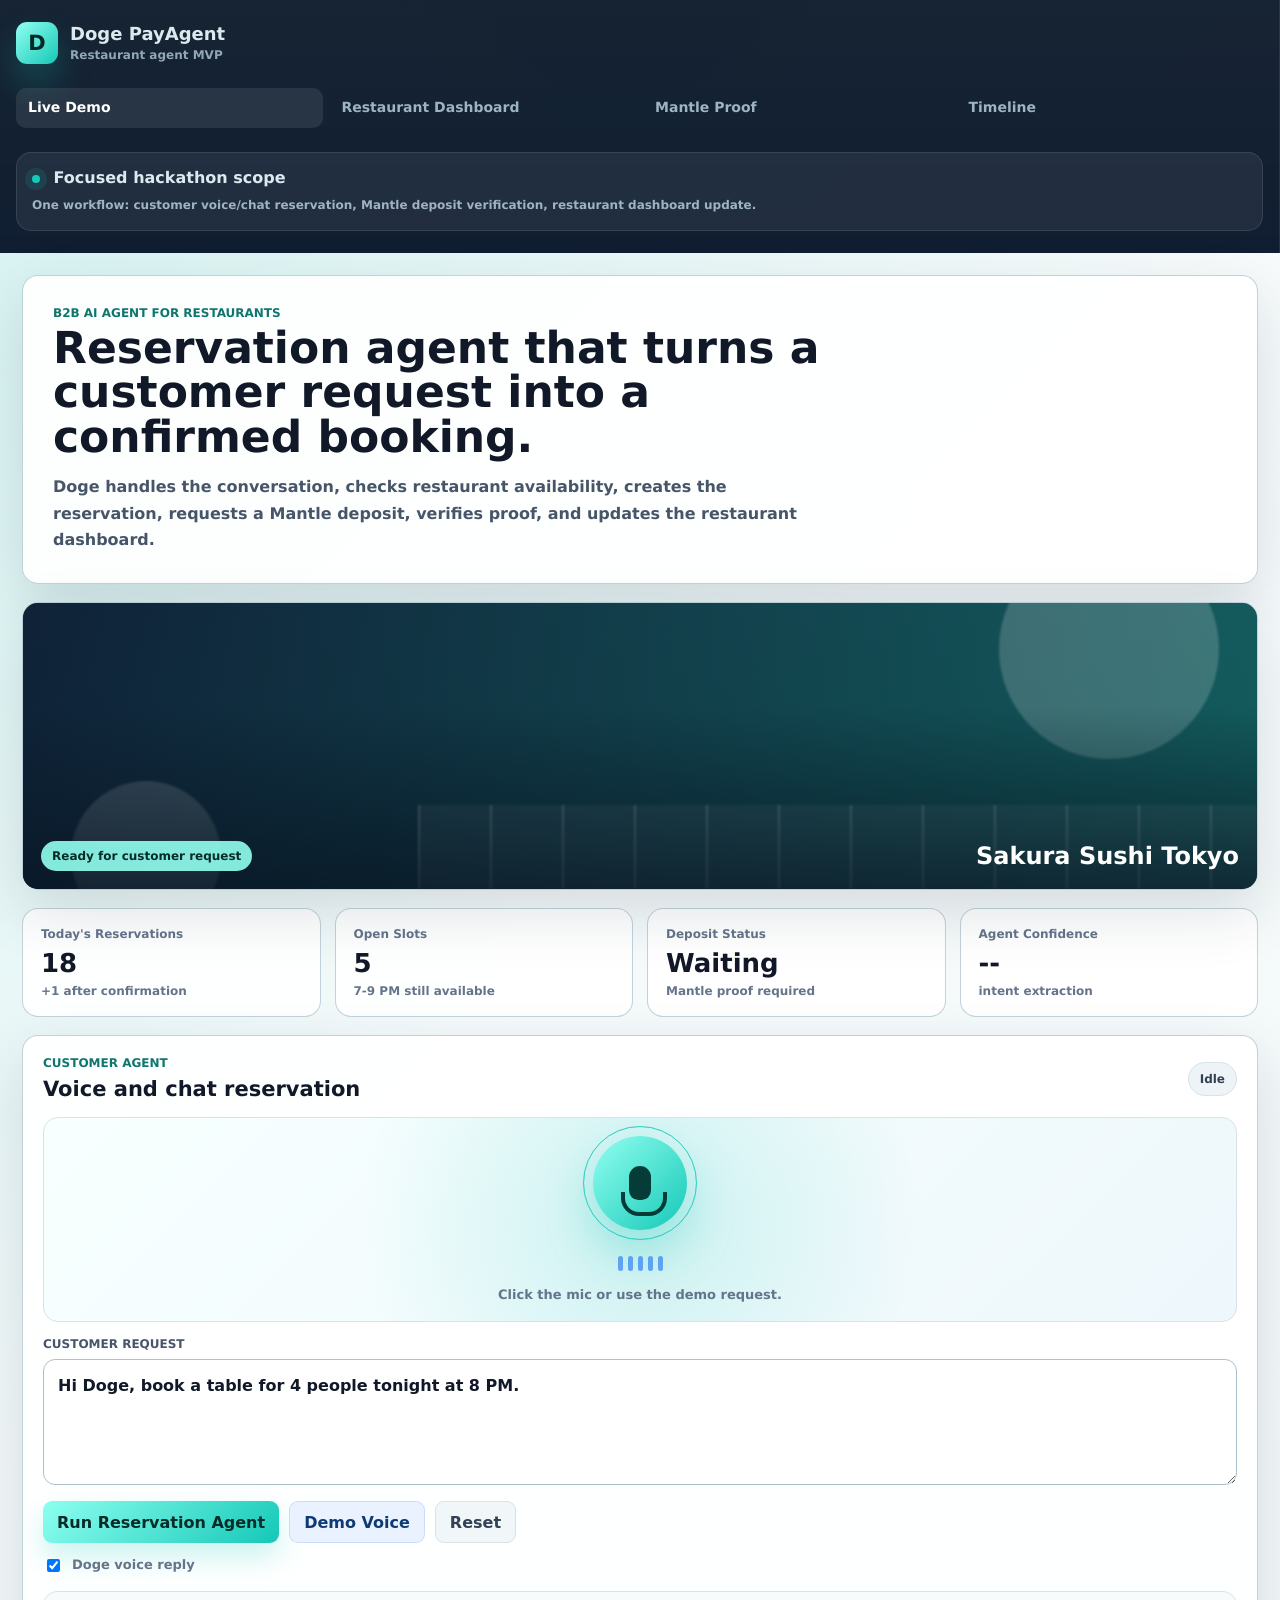
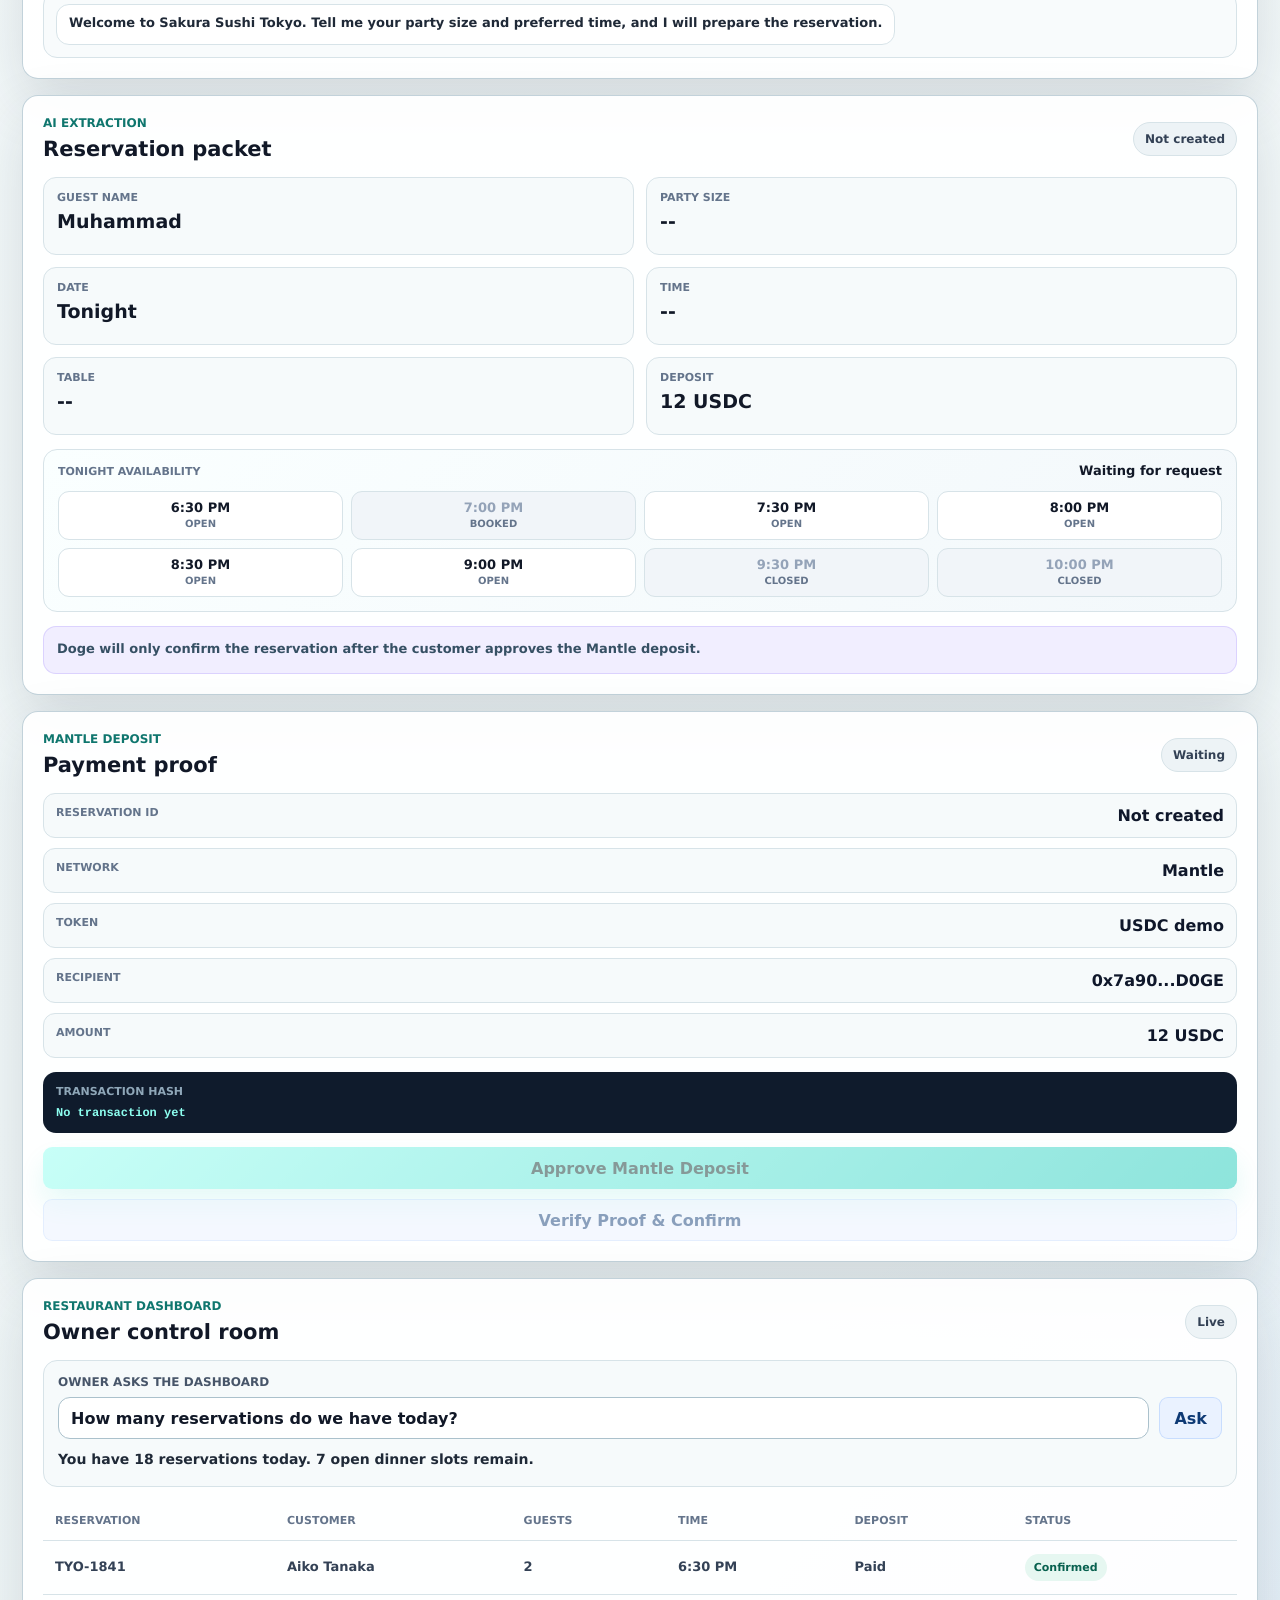
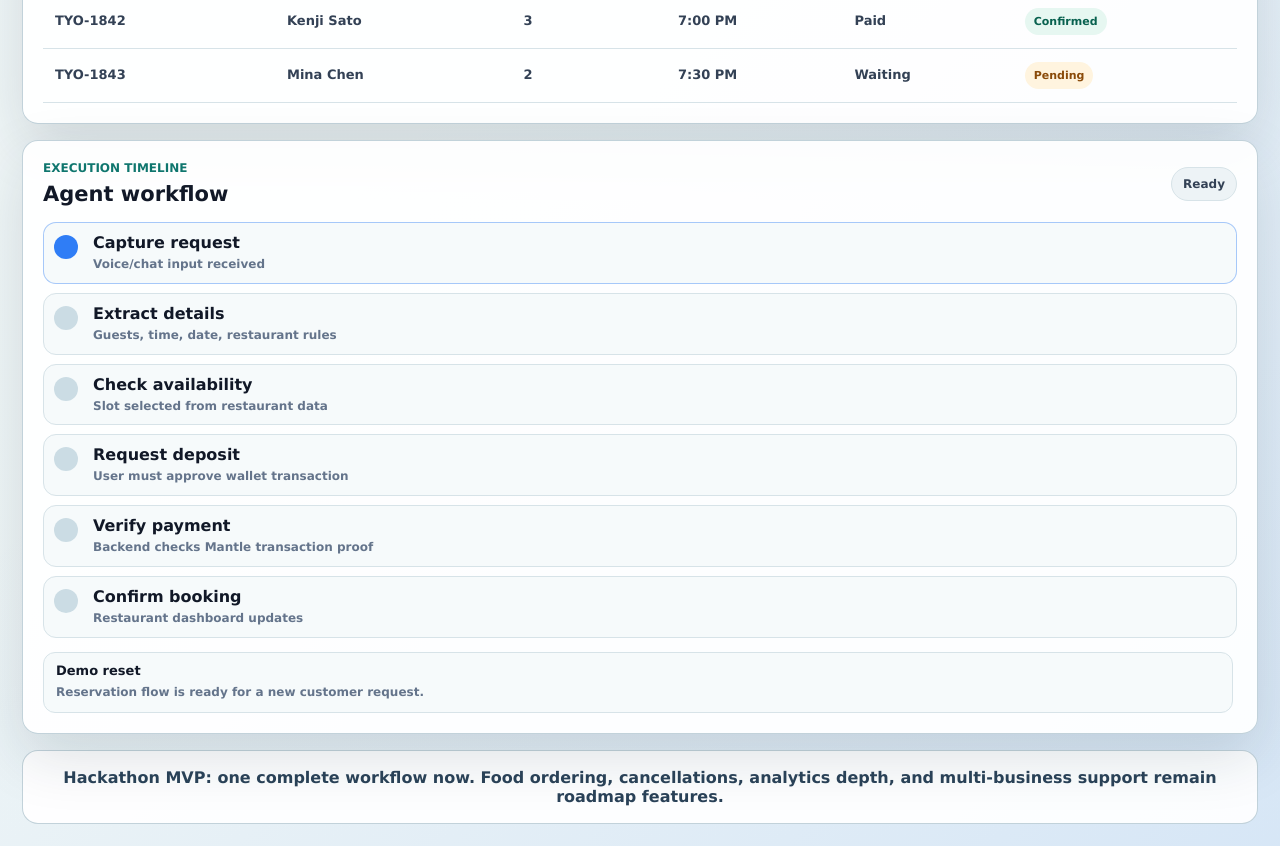
==== commit fe1d74a7: "Add files via upload" ====
--- a/index.html
+++ b/index.html
@@ -3,7 +3,7 @@
   <head>
     <meta charset="utf-8">
     <meta name="viewport" content="width=device-width, initial-scale=1">
-    <title>Doge PayAgent Prototype</title>
+    <title>Doge PayAgent | Restaurant Reservation MVP</title>
     <link rel="stylesheet" href="styles.css">
   </head>
   <body>
@@ -13,250 +13,243 @@
           <div class="brand-mark">D</div>
           <div>
             <strong>Doge PayAgent</strong>
-            <span>Commerce control room</span>
+            <span>Restaurant agent MVP</span>
           </div>
         </div>
 
         <nav class="side-nav">
-          <a href="#overview" class="active">Overview</a>
-          <a href="#voice-agent">Voice Agent</a>
-          <a href="#workflows">Workflows</a>
-          <a href="#mantle-proof">Mantle Proof</a>
-          <a href="#activity">Activity</a>
+          <a class="active" href="#demo">Live Demo</a>
+          <a href="#restaurant">Restaurant Dashboard</a>
+          <a href="#proof">Mantle Proof</a>
+          <a href="#timeline">Timeline</a>
         </nav>
 
-        <div class="sidebar-status">
-          <span class="status-dot"></span>
-          <strong>Hackathon MVP</strong>
-          <p>AI prepares real-world actions. Users approve all Mantle payments.</p>
+        <div class="sidebar-card">
+          <span class="live-dot"></span>
+          <strong>Focused hackathon scope</strong>
+          <p>One workflow: customer voice/chat reservation, Mantle deposit verification, restaurant dashboard update.</p>
         </div>
       </aside>
 
-      <main class="main" id="overview">
-        <header class="topbar">
-          <div>
-            <p class="eyebrow">Mantle Turing Test Hackathon</p>
-            <h1>Three-flow AI commerce dashboard</h1>
+      <main class="main">
+        <header class="hero">
+          <div class="hero-copy">
+            <p class="eyebrow">B2B AI agent for restaurants</p>
+            <h1>Reservation agent that turns a customer request into a confirmed booking.</h1>
+            <p>
+              Doge handles the conversation, checks restaurant availability, creates the reservation, requests a Mantle deposit, verifies proof, and updates the restaurant dashboard.
+            </p>
           </div>
 
-          <div class="topbar-actions">
-            <div class="network-pill">
-              <span></span>
-              Mantle connected
-            </div>
-            <button id="resetBtn" class="ghost-btn" type="button">Reset demo</button>
+          <div class="hero-visual" aria-label="Restaurant reservation visual">
+            <div class="fallback-scene" aria-hidden="true">
+              <span></span><span></span><span></span>
+            </div>
+            <div class="hero-overlay">
+              <span id="heroStatus">Ready for customer request</span>
+              <strong>Sakura Sushi Tokyo</strong>
+            </div>
           </div>
         </header>
 
-        <section class="metric-grid" aria-label="Product metrics">
-          <article class="metric-card">
-            <span>Agent requests</span>
-            <strong id="metricRequests">1,284</strong>
-            <small>voice and text intents</small>
-          </article>
-          <article class="metric-card">
-            <span>Approval required</span>
-            <strong id="metricApprovals">100%</strong>
-            <small>no automatic spending</small>
-          </article>
-          <article class="metric-card">
-            <span>Proof latency</span>
-            <strong id="metricLatency">286ms</strong>
-            <small>Mantle verification demo</small>
-          </article>
-          <article class="metric-card">
-            <span>Supported flows</span>
-            <strong>3</strong>
-            <small>restaurant, food, shopping</small>
+        <section class="metrics" aria-label="Demo metrics">
+          <article>
+            <span>Today's Reservations</span>
+            <strong id="metricReservations">18</strong>
+            <small>+1 after confirmation</small>
+          </article>
+          <article>
+            <span>Open Slots</span>
+            <strong id="metricSlots">7</strong>
+            <small>7-9 PM still available</small>
+          </article>
+          <article>
+            <span>Deposit Status</span>
+            <strong id="metricPayment">Waiting</strong>
+            <small>Mantle proof required</small>
+          </article>
+          <article>
+            <span>Agent Confidence</span>
+            <strong id="metricConfidence">--</strong>
+            <small>intent extraction</small>
           </article>
         </section>
 
-        <section class="command-grid" id="voice-agent">
-          <article class="voice-console">
-            <div class="voice-copy">
-              <p class="eyebrow">Voice intake</p>
-              <h2>Ask Doge to prepare the request</h2>
-              <p id="voiceHint">Restaurant booking is selected.</p>
-            </div>
-
-            <div class="mic-wrap">
-              <button id="voiceBtn" class="mic-button" type="button" aria-label="Start voice request">
-                <span class="mic-icon"></span>
+        <section class="demo-grid" id="demo">
+          <article class="panel customer-panel">
+            <div class="panel-header">
+              <div>
+                <p class="eyebrow">Customer agent</p>
+                <h2>Voice and chat reservation</h2>
+              </div>
+              <span id="agentBadge" class="state-pill">Idle</span>
+            </div>
+
+            <div class="mic-stage">
+              <button id="voiceBtn" class="mic-button" type="button" aria-label="Start microphone">
+                <span></span>
               </button>
-              <div class="signal-bars" aria-hidden="true">
-                <span></span><span></span><span></span><span></span><span></span>
-              </div>
-            </div>
-
-            <div class="transcript-box">
-              <label for="requestText">Transcript</label>
-              <textarea id="requestText" rows="4">Hi Doge, book sushi in Tokyo tonight from 7-9 PM for 2 people.</textarea>
-              <div class="button-row">
-                <button id="runAgentBtn" class="primary-btn" type="button">Run Agent</button>
-                <button id="demoVoiceBtn" class="secondary-btn" type="button">Demo Voice</button>
-                <label class="speak-toggle">
-                  <input id="speakReplyToggle" type="checkbox" checked>
-                  Voice reply
-                </label>
-              </div>
-            </div>
-          </article>
-
-          <article class="safety-panel">
-            <div>
-              <p class="eyebrow">Safety model</p>
-              <h2>User approval gate</h2>
-            </div>
-            <ul class="safety-list">
-              <li><span></span>Doge prepares booking, order, or cart</li>
-              <li><span></span>User reviews merchant, amount, and recipient</li>
-              <li><span></span>Mantle transaction proof confirms payment intent</li>
-            </ul>
-          </article>
-        </section>
-
-        <section class="workspace-grid" id="workflows">
-          <article class="workflow-panel">
-            <div class="workflow-tabs" role="tablist" aria-label="Commerce workflows">
-              <button class="workflow-tab active" type="button" data-flow="restaurant">Restaurant Booking</button>
-              <button class="workflow-tab" type="button" data-flow="food">Food Order</button>
-              <button class="workflow-tab" type="button" data-flow="shopping">Shopping Cart</button>
-            </div>
-
-            <div class="workflow-hero">
-              <img id="flowImage" src="" alt="">
-              <div class="image-shade"></div>
-              <div class="hero-content">
-                <span id="flowType">Restaurant Booking</span>
-                <h2 id="flowTitle">Tokyo sushi reservation</h2>
-                <p id="flowSubtitle">Doge finds a supported Tokyo restaurant, prepares the booking, then waits for approval before Mantle payment.</p>
-              </div>
-              <div class="image-credit" id="imageCredit">Photo: Unsplash</div>
-            </div>
-
-            <div class="flow-summary">
-              <div>
-                <span>Target</span>
-                <strong id="summaryTarget">Sakura Sushi Ginza</strong>
-              </div>
-              <div>
-                <span>Location</span>
-                <strong id="summaryLocation">Ginza, Tokyo</strong>
-              </div>
-              <div>
-                <span>Amount</span>
-                <strong id="summaryAmount">12.00 USDC</strong>
-              </div>
-              <div>
-                <span>Status</span>
-                <strong id="summaryStatus">Ready</strong>
-              </div>
-            </div>
-
-            <div class="detail-layout">
-              <div class="intent-panel">
-                <div class="panel-title">
-                  <p class="eyebrow">Detected intent</p>
-                  <h3 id="intentTitle">Book a table</h3>
-                </div>
-                <div class="intent-grid" id="intentGrid"></div>
-              </div>
-
-              <div class="item-panel">
-                <div class="panel-title">
-                  <p class="eyebrow">Prepared items</p>
-                  <h3 id="itemsTitle">Reservation packet</h3>
-                </div>
-                <div class="prepared-list" id="preparedList"></div>
-              </div>
-            </div>
-
-            <div class="flow-actions">
-              <button id="confirmBtn" class="primary-btn" type="button" disabled>Confirm Prepared Request</button>
-              <button id="approvePaymentBtn" class="secondary-btn" type="button" disabled>Approve Mantle Payment</button>
-              <button id="verifyPaymentBtn" class="secondary-btn" type="button" disabled>Verify Proof</button>
-            </div>
-          </article>
-
-          <aside class="right-rail">
-            <section class="rail-panel" id="mantle-proof">
-              <div class="rail-header">
-                <div>
-                  <p class="eyebrow">Mantle proof</p>
-                  <h2>Payment approval</h2>
-                </div>
-                <span id="paymentStatus" class="state-pill">Waiting</span>
-              </div>
-
-              <dl class="payment-list">
-                <div><dt>Request ID</dt><dd id="requestId">Not created</dd></div>
-                <div><dt>Network</dt><dd>Mantle</dd></div>
-                <div><dt>Token</dt><dd id="paymentToken">USDC demo</dd></div>
-                <div><dt>Recipient</dt><dd id="paymentRecipient">Escrow wallet</dd></div>
-                <div><dt>Amount</dt><dd id="paymentAmount">12.00 USDC</dd></div>
-              </dl>
-
-              <div class="hash-box">
-                <span>Transaction hash</span>
-                <code id="txHash">No transaction yet</code>
-              </div>
-            </section>
-
-            <section class="rail-panel">
-              <div class="rail-header">
-                <div>
-                  <p class="eyebrow">Agent timeline</p>
-                  <h2>Execution state</h2>
-                </div>
-                <span id="agentState" class="state-pill">Idle</span>
-              </div>
-
-              <div class="timeline" id="timeline">
-                <div class="timeline-step active" data-step="capture"><span></span><div><strong>Capture</strong><p>Voice or text request</p></div></div>
-                <div class="timeline-step" data-step="prepare"><span></span><div><strong>Prepare</strong><p>Find option and details</p></div></div>
-                <div class="timeline-step" data-step="confirm"><span></span><div><strong>Confirm</strong><p>Lock booking, order, or cart</p></div></div>
-                <div class="timeline-step" data-step="approve"><span></span><div><strong>Approve</strong><p>User signs Mantle transaction</p></div></div>
-                <div class="timeline-step" data-step="proof"><span></span><div><strong>Proof</strong><p>Backend verifies transaction</p></div></div>
-              </div>
-            </section>
+              <div class="voice-waves" aria-hidden="true">
+                <i></i><i></i><i></i><i></i><i></i>
+              </div>
+              <p id="voiceStatus">Click the mic or use the demo request.</p>
+            </div>
+
+            <label class="input-label" for="requestText">Customer request</label>
+            <textarea id="requestText" rows="4">Hi Doge, book a table for 4 people tonight at 8 PM.</textarea>
+
+            <div class="button-row">
+              <button id="runAgentBtn" class="primary-btn" type="button">Run Reservation Agent</button>
+              <button id="demoVoiceBtn" class="secondary-btn" type="button">Demo Voice</button>
+              <button id="resetBtn" class="ghost-btn" type="button">Reset</button>
+            </div>
+
+            <label class="toggle-row">
+              <input id="speakReplyToggle" type="checkbox" checked>
+              <span>Doge voice reply</span>
+            </label>
+
+            <div class="chat-window" id="chatWindow" aria-live="polite"></div>
+          </article>
+
+          <article class="panel extraction-panel">
+            <div class="panel-header">
+              <div>
+                <p class="eyebrow">AI extraction</p>
+                <h2>Reservation packet</h2>
+              </div>
+              <span id="packetStatus" class="state-pill">Not created</span>
+            </div>
+
+            <div class="reservation-card">
+              <div>
+                <span>Guest Name</span>
+                <strong id="guestName">Muhammad</strong>
+              </div>
+              <div>
+                <span>Party Size</span>
+                <strong id="partySize">--</strong>
+              </div>
+              <div>
+                <span>Date</span>
+                <strong id="bookingDate">Tonight</strong>
+              </div>
+              <div>
+                <span>Time</span>
+                <strong id="bookingTime">--</strong>
+              </div>
+              <div>
+                <span>Table</span>
+                <strong id="tableSlot">--</strong>
+              </div>
+              <div>
+                <span>Deposit</span>
+                <strong id="depositAmount">12 USDC</strong>
+              </div>
+            </div>
+
+            <div class="availability-board">
+              <div class="board-title">
+                <span>Tonight availability</span>
+                <strong id="slotDecision">Waiting for request</strong>
+              </div>
+              <div class="slot-grid" id="slotGrid"></div>
+            </div>
+
+            <div class="agent-note" id="agentNote">
+              Doge will only confirm the reservation after the customer approves the Mantle deposit.
+            </div>
+          </article>
+
+          <aside class="panel proof-panel" id="proof">
+            <div class="panel-header">
+              <div>
+                <p class="eyebrow">Mantle deposit</p>
+                <h2>Payment proof</h2>
+              </div>
+              <span id="paymentBadge" class="state-pill">Waiting</span>
+            </div>
+
+            <dl class="proof-list">
+              <div><dt>Reservation ID</dt><dd id="reservationId">Not created</dd></div>
+              <div><dt>Network</dt><dd>Mantle</dd></div>
+              <div><dt>Token</dt><dd>USDC demo</dd></div>
+              <div><dt>Recipient</dt><dd>0x7a90...D0GE</dd></div>
+              <div><dt>Amount</dt><dd id="proofAmount">12 USDC</dd></div>
+            </dl>
+
+            <div class="hash-box">
+              <span>Transaction hash</span>
+              <code id="txHash">No transaction yet</code>
+            </div>
+
+            <div class="button-stack">
+              <button id="approvePaymentBtn" class="primary-btn" type="button" disabled>Approve Mantle Deposit</button>
+              <button id="verifyPaymentBtn" class="secondary-btn" type="button" disabled>Verify Proof & Confirm</button>
+            </div>
           </aside>
         </section>
 
-        <section class="ops-grid">
-          <article class="ops-panel">
-            <div class="panel-title">
-              <p class="eyebrow">Operations table</p>
-              <h2>Live requests</h2>
-            </div>
+        <section class="dashboard-grid" id="restaurant">
+          <article class="panel restaurant-dashboard">
+            <div class="panel-header">
+              <div>
+                <p class="eyebrow">Restaurant dashboard</p>
+                <h2>Owner control room</h2>
+              </div>
+              <span id="dashboardBadge" class="state-pill">Live</span>
+            </div>
+
+            <div class="owner-query">
+              <label for="ownerQuestion">Owner asks the dashboard</label>
+              <div>
+                <input id="ownerQuestion" type="text" value="How many reservations do we have today?">
+                <button id="askOwnerBtn" class="secondary-btn" type="button">Ask</button>
+              </div>
+              <p id="ownerAnswer">You have 18 reservations today. 7 open dinner slots remain.</p>
+            </div>
+
             <div class="table-wrap">
               <table>
                 <thead>
                   <tr>
-                    <th>Request</th>
-                    <th>Workflow</th>
-                    <th>Target</th>
-                    <th>Amount</th>
-                    <th>Approval</th>
-                    <th>Mantle proof</th>
+                    <th>Reservation</th>
+                    <th>Customer</th>
+                    <th>Guests</th>
+                    <th>Time</th>
+                    <th>Deposit</th>
                     <th>Status</th>
                   </tr>
                 </thead>
-                <tbody id="opsTable"></tbody>
+                <tbody id="reservationTable"></tbody>
               </table>
             </div>
           </article>
 
-          <article class="activity-panel" id="activity">
-            <div class="panel-title">
-              <p class="eyebrow">Activity</p>
-              <h2>Decision log</h2>
-            </div>
+          <article class="panel activity-panel" id="timeline">
+            <div class="panel-header">
+              <div>
+                <p class="eyebrow">Execution timeline</p>
+                <h2>Agent workflow</h2>
+              </div>
+              <span id="timelineBadge" class="state-pill">Ready</span>
+            </div>
+
+            <div class="timeline">
+              <div class="timeline-step active" data-step="capture"><span></span><div><strong>Capture request</strong><p>Voice/chat input received</p></div></div>
+              <div class="timeline-step" data-step="extract"><span></span><div><strong>Extract details</strong><p>Guests, time, date, restaurant rules</p></div></div>
+              <div class="timeline-step" data-step="availability"><span></span><div><strong>Check availability</strong><p>Slot selected from restaurant data</p></div></div>
+              <div class="timeline-step" data-step="deposit"><span></span><div><strong>Request deposit</strong><p>User must approve wallet transaction</p></div></div>
+              <div class="timeline-step" data-step="verify"><span></span><div><strong>Verify payment</strong><p>Backend checks Mantle transaction proof</p></div></div>
+              <div class="timeline-step" data-step="confirm"><span></span><div><strong>Confirm booking</strong><p>Restaurant dashboard updates</p></div></div>
+            </div>
+
             <div class="activity-list" id="activityList"></div>
           </article>
         </section>
 
         <footer class="footer-note">
-          Doge automates discovery and preparation. Mantle provides verifiable payment proof only after user approval.
+          Hackathon MVP: one complete workflow now. Food ordering, cancellations, analytics depth, and multi-business support remain roadmap features.
         </footer>
       </main>
     </div>
--- a/styles.css
+++ b/styles.css
@@ -1,30 +1,29 @@
-@import url("https://fonts.googleapis.com/css2?family=JetBrains+Mono:wght@600;700;800&family=Plus+Jakarta+Sans:wght@500;600;700;800&family=Space+Grotesk:wght@600;700&display=swap");
-
 :root {
-  --bg: #edf4f7;
-  --surface: #ffffff;
-  --surface-soft: #f7fafc;
-  --ink: #101828;
-  --muted: #667085;
-  --line: #d9e4ea;
-  --line-strong: #b9ccd6;
-  --navy: #132033;
-  --teal: #16c7b7;
-  --teal-soft: #def8f5;
+  --bg: #eef5f6;
+  --surface: rgba(255, 255, 255, 0.92);
+  --surface-strong: #ffffff;
+  --surface-soft: #f6fafb;
+  --ink: #111827;
+  --muted: #64748b;
+  --line: #d7e3e8;
+  --line-strong: #abc1cc;
+  --navy: #0d1b2e;
+  --teal: #15c8b7;
+  --teal-dark: #0f766e;
   --blue: #2f7df6;
-  --blue-soft: #e8f1ff;
-  --violet: #7557f7;
-  --violet-soft: #f0edff;
-  --orange: #f68d45;
-  --orange-soft: #fff1e8;
-  --green: #12a87f;
-  --green-soft: #e4f7f0;
-  --red: #e63d63;
-  --red-soft: #ffe9ef;
-  --shadow: 0 18px 46px rgba(22, 38, 58, 0.12);
-  --font-body: "Plus Jakarta Sans", Inter, ui-sans-serif, system-ui, sans-serif;
-  --font-display: "Space Grotesk", "Plus Jakarta Sans", ui-sans-serif, system-ui, sans-serif;
-  --font-mono: "JetBrains Mono", "SFMono-Regular", Consolas, "Liberation Mono", monospace;
+  --blue-soft: #eaf2ff;
+  --green: #10a37f;
+  --green-soft: #e6f7f1;
+  --orange: #f59e0b;
+  --orange-soft: #fff4df;
+  --red: #e54868;
+  --red-soft: #ffecef;
+  --violet: #7657f7;
+  --violet-soft: #f1eeff;
+  --shadow: 0 22px 60px rgba(24, 43, 59, 0.14);
+  --font-body: "Segoe UI", Inter, ui-sans-serif, system-ui, sans-serif;
+  --font-display: "Aptos Display", "Segoe UI", Inter, ui-sans-serif, system-ui, sans-serif;
+  --font-mono: "Cascadia Mono", "SFMono-Regular", Consolas, monospace;
 }
 
 * {
@@ -40,9 +39,9 @@
   min-height: 100vh;
   color: var(--ink);
   background:
-    linear-gradient(135deg, rgba(22, 199, 183, 0.12), transparent 26%),
-    linear-gradient(315deg, rgba(47, 125, 246, 0.1), transparent 30%),
-    var(--bg);
+    linear-gradient(135deg, rgba(21, 200, 183, 0.16), transparent 28%),
+    linear-gradient(315deg, rgba(47, 125, 246, 0.12), transparent 30%),
+    linear-gradient(180deg, #f7fbfc, var(--bg));
   font-family: var(--font-body);
   font-weight: 600;
   text-rendering: geometricPrecision;
@@ -57,7 +56,7 @@
 
 button {
   border: 0;
-  border-radius: 8px;
+  border-radius: 9px;
   cursor: pointer;
 }
 
@@ -73,41 +72,43 @@
 
 .app-shell {
   display: grid;
-  grid-template-columns: 246px minmax(0, 1fr);
+  grid-template-columns: 252px minmax(0, 1fr);
   min-height: 100vh;
 }
 
 .sidebar {
   position: sticky;
   top: 0;
-  height: 100vh;
   display: flex;
   flex-direction: column;
   gap: 24px;
+  height: 100vh;
   padding: 22px 16px;
-  color: #d9e6ee;
-  background: linear-gradient(180deg, #0f1b2c, #142237);
-  border-right: 1px solid rgba(255, 255, 255, 0.08);
+  color: #dceaf0;
+  background:
+    linear-gradient(180deg, rgba(15, 27, 44, 0.96), rgba(13, 27, 46, 0.99)),
+    radial-gradient(circle at top, rgba(21, 200, 183, 0.24), transparent 42%);
+  border-right: 1px solid rgba(255, 255, 255, 0.09);
 }
 
 .brand {
   display: flex;
   align-items: center;
   gap: 12px;
-  min-height: 48px;
 }
 
 .brand-mark {
   display: grid;
   place-items: center;
-  width: 40px;
-  height: 40px;
-  color: #062c29;
-  background: linear-gradient(135deg, #8af5e5, var(--teal));
-  border-radius: 10px;
+  width: 42px;
+  height: 42px;
+  color: #052926;
+  background: linear-gradient(135deg, #92fff1, var(--teal));
+  border-radius: 11px;
+  box-shadow: 0 18px 34px rgba(21, 200, 183, 0.26);
   font-family: var(--font-display);
+  font-size: 21px;
   font-weight: 700;
-  box-shadow: 0 14px 28px rgba(22, 199, 183, 0.26);
 }
 
 .brand strong,
@@ -117,28 +118,27 @@
 
 .brand strong {
   font-family: var(--font-display);
-  font-size: 17px;
-  font-weight: 700;
+  font-size: 18px;
 }
 
 .brand span {
   margin-top: 3px;
-  color: #8fa4b7;
+  color: #91a7b7;
   font-size: 12px;
   font-weight: 700;
 }
 
 .side-nav {
   display: grid;
-  gap: 6px;
+  gap: 7px;
 }
 
 .side-nav a {
-  padding: 11px 12px;
-  color: #9eb0c1;
-  border-radius: 9px;
+  padding: 12px;
+  color: #9eb3c3;
+  border-radius: 10px;
   font-size: 14px;
-  font-weight: 700;
+  font-weight: 800;
   text-decoration: none;
 }
 
@@ -148,30 +148,30 @@
   background: rgba(255, 255, 255, 0.09);
 }
 
-.sidebar-status {
+.sidebar-card {
   margin-top: auto;
-  padding: 14px;
-  background: rgba(255, 255, 255, 0.06);
+  padding: 15px;
+  background: rgba(255, 255, 255, 0.07);
   border: 1px solid rgba(255, 255, 255, 0.1);
-  border-radius: 14px;
-}
-
-.status-dot {
+  border-radius: 15px;
+}
+
+.live-dot {
   display: inline-block;
   width: 8px;
   height: 8px;
-  margin-right: 7px;
+  margin-right: 8px;
   background: var(--teal);
   border-radius: 50%;
-  box-shadow: 0 0 0 6px rgba(22, 199, 183, 0.13);
-  animation: pulse 1.9s ease-in-out infinite;
-}
-
-.sidebar-status p {
-  margin: 8px 0 0;
-  color: #9eb0c1;
+  box-shadow: 0 0 0 7px rgba(21, 200, 183, 0.12);
+  animation: pulse 1.8s ease-in-out infinite;
+}
+
+.sidebar-card p {
+  margin: 9px 0 0;
+  color: #9eb3c3;
   font-size: 12px;
-  line-height: 1.5;
+  line-height: 1.55;
 }
 
 .main {
@@ -179,24 +179,31 @@
   padding: 22px;
 }
 
-.topbar,
-.topbar-actions,
-.rail-header,
-.panel-title {
-  display: flex;
-  align-items: flex-start;
-  justify-content: space-between;
-  gap: 16px;
-}
-
-.topbar {
-  align-items: center;
+.hero {
+  display: grid;
+  grid-template-columns: minmax(0, 1.1fr) minmax(420px, 0.9fr);
+  gap: 18px;
+  align-items: stretch;
   margin-bottom: 18px;
 }
 
+.hero-copy,
+.panel,
+.metrics article,
+.footer-note {
+  background: var(--surface);
+  border: 1px solid rgba(171, 193, 204, 0.72);
+  border-radius: 16px;
+  box-shadow: var(--shadow);
+}
+
+.hero-copy {
+  padding: 30px;
+}
+
 .eyebrow {
-  margin: 0 0 5px;
-  color: #0d9488;
+  margin: 0 0 7px;
+  color: var(--teal-dark);
   font-size: 12px;
   font-weight: 800;
   letter-spacing: 0;
@@ -214,466 +221,413 @@
 h2,
 h3,
 strong,
-dd,
 .state-pill,
-.network-pill,
+button {
+  font-family: var(--font-display);
+}
+
+h1 {
+  max-width: 780px;
+  margin-bottom: 13px;
+  font-size: 44px;
+  line-height: 1.02;
+}
+
+.hero-copy p:last-child {
+  max-width: 760px;
+  margin-bottom: 0;
+  color: #475569;
+  font-size: 16px;
+  line-height: 1.65;
+}
+
+.hero-visual {
+  position: relative;
+  min-height: 288px;
+  overflow: hidden;
+  border-radius: 16px;
+  border: 1px solid rgba(171, 193, 204, 0.72);
+  box-shadow: var(--shadow);
+}
+
+.fallback-scene {
+  position: absolute;
+  inset: 0;
+  background:
+    linear-gradient(115deg, rgba(14, 32, 54, 0.92), rgba(15, 118, 110, 0.68)),
+    linear-gradient(180deg, #223448, #101827);
+}
+
+.fallback-scene span {
+  position: absolute;
+  display: block;
+  border-radius: 999px;
+  background: rgba(255, 255, 255, 0.18);
+  filter: blur(1px);
+}
+
+.fallback-scene span:nth-child(1) {
+  width: 220px;
+  height: 220px;
+  right: 38px;
+  top: -64px;
+}
+
+.fallback-scene span:nth-child(2) {
+  width: 150px;
+  height: 150px;
+  left: 48px;
+  bottom: -42px;
+}
+
+.fallback-scene span:nth-child(3) {
+  width: 68%;
+  height: 84px;
+  right: 0;
+  bottom: 0;
+  border-radius: 0;
+  background:
+    repeating-linear-gradient(90deg, rgba(255, 255, 255, 0.24) 0 2px, transparent 2px 72px),
+    rgba(255, 255, 255, 0.08);
+}
+
+.hero-visual::after {
+  position: absolute;
+  inset: 0;
+  z-index: 2;
+  content: "";
+  background: linear-gradient(180deg, transparent 36%, rgba(8, 20, 34, 0.72));
+}
+
+.hero-overlay {
+  position: absolute;
+  right: 18px;
+  bottom: 18px;
+  left: 18px;
+  z-index: 3;
+  display: flex;
+  align-items: center;
+  justify-content: space-between;
+  gap: 14px;
+  color: #ffffff;
+}
+
+.hero-overlay span {
+  display: inline-flex;
+  padding: 8px 11px;
+  color: #062c29;
+  background: rgba(145, 255, 239, 0.9);
+  border-radius: 999px;
+  font-size: 12px;
+  font-weight: 800;
+}
+
+.hero-overlay strong {
+  font-size: 24px;
+}
+
+.metrics {
+  display: grid;
+  grid-template-columns: repeat(4, minmax(0, 1fr));
+  gap: 14px;
+  margin-bottom: 18px;
+}
+
+.metrics article {
+  padding: 18px;
+  box-shadow: none;
+}
+
+.metrics span,
+.metrics small {
+  display: block;
+  color: var(--muted);
+  font-size: 12px;
+  font-weight: 800;
+}
+
+.metrics strong {
+  display: block;
+  margin: 8px 0 5px;
+  font-size: 26px;
+}
+
+.demo-grid {
+  display: grid;
+  grid-template-columns: minmax(360px, 0.98fr) minmax(390px, 1.02fr) minmax(320px, 0.72fr);
+  gap: 16px;
+  align-items: stretch;
+}
+
+.dashboard-grid {
+  display: grid;
+  grid-template-columns: minmax(0, 1.15fr) minmax(340px, 0.85fr);
+  gap: 16px;
+  margin-top: 16px;
+}
+
+.panel {
+  min-width: 0;
+  padding: 20px;
+}
+
+.panel-header,
+.button-row,
+.board-title,
+.hero-overlay,
+.toggle-row {
+  display: flex;
+  align-items: center;
+}
+
+.panel-header {
+  justify-content: space-between;
+  gap: 12px;
+  margin-bottom: 16px;
+}
+
+.panel-header h2 {
+  margin-bottom: 0;
+  font-size: 21px;
+}
+
+.state-pill {
+  display: inline-flex;
+  min-height: 34px;
+  align-items: center;
+  justify-content: center;
+  padding: 7px 11px;
+  color: #334155;
+  background: #edf3f6;
+  border: 1px solid var(--line);
+  border-radius: 999px;
+  font-size: 12px;
+  font-weight: 700;
+  white-space: nowrap;
+}
+
+.state-pill.pending {
+  color: #8a4b0a;
+  background: var(--orange-soft);
+  border-color: rgba(245, 158, 11, 0.3);
+}
+
+.state-pill.verified {
+  color: #08614f;
+  background: var(--green-soft);
+  border-color: rgba(16, 163, 127, 0.28);
+}
+
+.mic-stage {
+  display: grid;
+  place-items: center;
+  min-height: 178px;
+  margin-bottom: 15px;
+  padding: 18px;
+  background:
+    radial-gradient(circle, rgba(21, 200, 183, 0.18), transparent 46%),
+    linear-gradient(135deg, #f7ffff, #eef7fb);
+  border: 1px solid var(--line);
+  border-radius: 15px;
+}
+
+.mic-button {
+  position: relative;
+  display: grid;
+  place-items: center;
+  width: 94px;
+  height: 94px;
+  color: #062c29;
+  background: linear-gradient(135deg, #91fff0, var(--teal));
+  border-radius: 50%;
+  box-shadow: 0 20px 48px rgba(21, 200, 183, 0.34);
+}
+
+.mic-button::before,
+.mic-button::after {
+  position: absolute;
+  inset: -10px;
+  content: "";
+  border: 1px solid rgba(21, 200, 183, 0.55);
+  border-radius: 50%;
+  animation: ring 1.9s ease-out infinite;
+}
+
+.mic-button::after {
+  animation-delay: 0.7s;
+}
+
+.mic-button span {
+  width: 22px;
+  height: 34px;
+  background: #063c37;
+  border-radius: 14px 14px 12px 12px;
+}
+
+.mic-button span::after {
+  display: block;
+  width: 38px;
+  height: 20px;
+  margin: 26px 0 0 -8px;
+  border: 4px solid #063c37;
+  border-top: 0;
+  border-radius: 0 0 18px 18px;
+  content: "";
+}
+
+.mic-button.listening {
+  animation: micFloat 1.1s ease-in-out infinite;
+}
+
+.voice-waves {
+  display: flex;
+  align-items: center;
+  gap: 5px;
+  height: 34px;
+  margin-top: 16px;
+}
+
+.voice-waves i {
+  display: block;
+  width: 5px;
+  height: 15px;
+  background: var(--blue);
+  border-radius: 999px;
+  opacity: 0.68;
+  animation: wave 1.1s ease-in-out infinite;
+}
+
+.voice-waves i:nth-child(2) { animation-delay: 0.1s; }
+.voice-waves i:nth-child(3) { animation-delay: 0.2s; }
+.voice-waves i:nth-child(4) { animation-delay: 0.3s; }
+.voice-waves i:nth-child(5) { animation-delay: 0.4s; }
+
+#voiceStatus {
+  margin: 8px 0 0;
+  color: var(--muted);
+  font-size: 13px;
+  text-align: center;
+}
+
+.input-label,
+.owner-query label {
+  display: block;
+  margin-bottom: 8px;
+  color: #475569;
+  font-size: 12px;
+  font-weight: 800;
+  text-transform: uppercase;
+}
+
+textarea,
+input[type="text"] {
+  width: 100%;
+  color: var(--ink);
+  background: #ffffff;
+  border: 1px solid var(--line-strong);
+  border-radius: 12px;
+  outline: none;
+}
+
+textarea {
+  min-height: 105px;
+  padding: 14px;
+  resize: vertical;
+  line-height: 1.5;
+}
+
+input[type="text"] {
+  min-height: 42px;
+  padding: 0 12px;
+}
+
+textarea:focus,
+input[type="text"]:focus {
+  border-color: rgba(47, 125, 246, 0.62);
+  box-shadow: 0 0 0 4px rgba(47, 125, 246, 0.12);
+}
+
+.button-row {
+  flex-wrap: wrap;
+  gap: 10px;
+  margin-top: 12px;
+}
+
 .primary-btn,
 .secondary-btn,
 .ghost-btn {
-  font-family: var(--font-display);
-}
-
-h1 {
-  margin-bottom: 0;
-  font-size: 34px;
-  font-weight: 700;
-  line-height: 1.08;
-}
-
-h2 {
-  margin-bottom: 0;
-  font-size: 21px;
-  font-weight: 700;
-}
-
-h3 {
-  margin-bottom: 0;
-  font-size: 16px;
-  font-weight: 700;
-}
-
-.topbar-actions {
-  align-items: center;
-}
-
-.network-pill,
-.state-pill {
-  display: inline-flex;
-  align-items: center;
-  justify-content: center;
-  min-height: 38px;
-  padding: 8px 12px;
-  border-radius: 10px;
-  font-size: 13px;
-  font-weight: 700;
-  white-space: nowrap;
-}
-
-.network-pill {
-  gap: 8px;
-  color: #07564d;
-  background: var(--teal-soft);
-  border: 1px solid rgba(22, 199, 183, 0.32);
-}
-
-.network-pill span {
-  width: 8px;
-  height: 8px;
-  background: var(--teal);
-  border-radius: 50%;
-}
-
-.state-pill {
-  color: #314054;
-  background: var(--surface-soft);
-  border: 1px solid var(--line);
-}
-
-.state-pill.ready,
-.state-pill.verified {
-  color: #07564d;
-  background: var(--green-soft);
-  border-color: rgba(18, 168, 127, 0.25);
-}
-
-.state-pill.pending {
-  color: #8a4b0a;
-  background: var(--orange-soft);
-  border-color: rgba(246, 141, 69, 0.28);
-}
-
-.ghost-btn,
-.primary-btn,
-.secondary-btn {
   min-height: 42px;
   padding: 10px 14px;
   font-weight: 700;
-  transition: transform 0.18s ease, box-shadow 0.18s ease, border-color 0.18s ease;
+}
+
+.primary-btn {
+  color: #062c29;
+  background: linear-gradient(135deg, #8dfff0, var(--teal));
+  box-shadow: 0 14px 28px rgba(21, 200, 183, 0.22);
+}
+
+.secondary-btn {
+  color: #0e3a75;
+  background: var(--blue-soft);
+  border: 1px solid rgba(47, 125, 246, 0.18);
 }
 
 .ghost-btn {
-  color: var(--ink);
-  background: rgba(255, 255, 255, 0.72);
-  border: 1px solid var(--line);
-}
-
-.primary-btn {
-  color: #062b28;
-  background: linear-gradient(135deg, #8af5e5, var(--teal));
-  box-shadow: 0 14px 26px rgba(22, 199, 183, 0.22);
-}
-
-.secondary-btn {
-  color: var(--ink);
-  background: var(--surface);
-  border: 1px solid var(--line);
-}
-
-.ghost-btn:hover,
-.primary-btn:hover,
-.secondary-btn:hover:not(:disabled),
-.workflow-tab:hover {
-  transform: translateY(-1px);
-}
-
-.metric-grid {
-  display: grid;
-  grid-template-columns: repeat(4, minmax(0, 1fr));
-  gap: 14px;
-  margin-bottom: 16px;
-}
-
-.metric-card,
-.voice-console,
-.safety-panel,
-.workflow-panel,
-.rail-panel,
-.ops-panel,
-.activity-panel {
-  background: rgba(255, 255, 255, 0.92);
-  border: 1px solid var(--line);
-  border-radius: 16px;
-  box-shadow: var(--shadow);
-}
-
-.metric-card {
-  position: relative;
-  min-height: 126px;
-  overflow: hidden;
-  padding: 18px;
-}
-
-.metric-card::after {
-  content: "";
-  position: absolute;
-  right: -28px;
-  bottom: -34px;
-  width: 108px;
-  height: 108px;
-  background: linear-gradient(135deg, rgba(22, 199, 183, 0.18), rgba(47, 125, 246, 0.14));
-  border-radius: 50%;
-}
-
-.metric-card span,
-.metric-card small {
-  display: block;
-  color: var(--muted);
-  font-size: 12px;
-  font-weight: 700;
-}
-
-.metric-card strong {
-  display: block;
-  margin: 10px 0 4px;
-  font-size: 29px;
-  font-weight: 700;
-  letter-spacing: 0;
-  font-variant-numeric: tabular-nums;
-}
-
-.command-grid {
-  display: grid;
-  grid-template-columns: minmax(0, 1.7fr) minmax(280px, 0.8fr);
-  gap: 16px;
-  margin-bottom: 16px;
-}
-
-.voice-console {
-  display: grid;
-  grid-template-columns: minmax(220px, 0.9fr) minmax(180px, 0.45fr) minmax(300px, 1.1fr);
-  align-items: center;
-  gap: 18px;
-  min-height: 236px;
-  padding: 20px;
-}
-
-.voice-copy p:last-child {
-  margin-bottom: 0;
-  color: var(--muted);
-  line-height: 1.55;
-}
-
-.mic-wrap {
-  display: grid;
-  justify-items: center;
-  gap: 14px;
-}
-
-.mic-button {
-  position: relative;
-  width: 112px;
-  height: 112px;
-  background:
-    radial-gradient(circle at 35% 30%, rgba(255, 255, 255, 0.78), transparent 24%),
-    linear-gradient(135deg, var(--teal), var(--blue));
-  border-radius: 50%;
-  box-shadow: 0 22px 48px rgba(22, 105, 150, 0.22);
-}
-
-.mic-button::before,
-.mic-button::after {
-  content: "";
-  position: absolute;
-  inset: -13px;
-  border: 1px solid rgba(22, 199, 183, 0.34);
-  border-radius: 50%;
-  animation: ringPulse 2.3s ease-out infinite;
-}
-
-.mic-button::after {
-  animation-delay: 0.85s;
-}
-
-.mic-button.listening {
-  animation: micListen 1.4s ease-in-out infinite;
-}
-
-.mic-icon {
-  position: absolute;
-  inset: 34px 43px;
-  background: #ffffff;
-  border-radius: 999px;
-}
-
-.mic-icon::after {
-  content: "";
-  position: absolute;
-  left: 50%;
-  bottom: -17px;
-  width: 30px;
-  height: 17px;
-  border: 4px solid #ffffff;
-  border-top: 0;
-  border-radius: 0 0 18px 18px;
-  transform: translateX(-50%);
-}
-
-.signal-bars {
-  display: flex;
-  align-items: center;
-  gap: 6px;
-  height: 34px;
-}
-
-.signal-bars span {
-  width: 6px;
-  height: 16px;
-  background: linear-gradient(180deg, var(--blue), var(--teal));
-  border-radius: 999px;
-  animation: wave 1.25s ease-in-out infinite;
-}
-
-.signal-bars span:nth-child(2) { animation-delay: 0.1s; }
-.signal-bars span:nth-child(3) { animation-delay: 0.2s; }
-.signal-bars span:nth-child(4) { animation-delay: 0.3s; }
-.signal-bars span:nth-child(5) { animation-delay: 0.4s; }
-
-.transcript-box label {
-  display: block;
-  margin-bottom: 8px;
-  color: var(--muted);
-  font-size: 12px;
-  font-weight: 800;
-  text-transform: uppercase;
-}
-
-textarea {
-  width: 100%;
-  min-height: 96px;
-  padding: 14px;
-  color: var(--ink);
-  background: var(--surface-soft);
-  border: 1px solid var(--line);
-  border-radius: 12px;
-  outline: 0;
-  resize: vertical;
-  line-height: 1.48;
-}
-
-textarea:focus {
-  border-color: var(--teal);
-  box-shadow: 0 0 0 4px rgba(22, 199, 183, 0.12);
-}
-
-.button-row {
-  display: flex;
-  flex-wrap: wrap;
-  align-items: center;
-  gap: 10px;
-  margin-top: 12px;
-}
-
-.speak-toggle {
-  display: inline-flex;
-  align-items: center;
-  gap: 8px;
-  min-height: 42px;
-  padding: 0 6px;
+  color: #334155;
+  background: #f1f6f8;
+  border: 1px solid var(--line);
+}
+
+.toggle-row {
+  gap: 9px;
+  margin-top: 13px;
   color: var(--muted);
   font-size: 13px;
-  font-weight: 700;
-}
-
-.safety-panel {
-  padding: 20px;
-}
-
-.safety-list {
-  display: grid;
-  gap: 12px;
-  margin: 18px 0 0;
-  padding: 0;
-  list-style: none;
-}
-
-.safety-list li {
-  display: grid;
-  grid-template-columns: 20px 1fr;
+  font-weight: 800;
+}
+
+.chat-window {
+  display: grid;
   gap: 10px;
-  align-items: start;
-  color: #344054;
+  max-height: 292px;
+  overflow: auto;
+  margin-top: 16px;
+  padding: 12px;
+  background: #f8fbfc;
+  border: 1px solid var(--line);
+  border-radius: 14px;
+}
+
+.chat-message {
+  max-width: 88%;
+  padding: 10px 12px;
+  border-radius: 13px;
   font-size: 13px;
   line-height: 1.45;
-}
-
-.safety-list span {
-  width: 20px;
-  height: 20px;
-  background: var(--green-soft);
-  border: 1px solid rgba(18, 168, 127, 0.26);
-  border-radius: 50%;
-}
-
-.workspace-grid {
-  display: grid;
-  grid-template-columns: minmax(0, 1.62fr) minmax(330px, 0.8fr);
-  gap: 16px;
-}
-
-.workflow-panel,
-.rail-panel,
-.ops-panel,
-.activity-panel {
-  padding: 18px;
-}
-
-.workflow-tabs {
-  display: grid;
-  grid-template-columns: repeat(3, minmax(0, 1fr));
-  gap: 8px;
-  margin-bottom: 16px;
-  padding: 6px;
-  background: #e8f0f4;
-  border: 1px solid var(--line);
-  border-radius: 14px;
-}
-
-.workflow-tab {
-  min-height: 42px;
-  color: #506177;
-  background: transparent;
-  font-family: var(--font-display);
-  font-size: 13px;
-  font-weight: 700;
-  transition: transform 0.18s ease, background 0.18s ease, color 0.18s ease;
-}
-
-.workflow-tab.active {
-  color: #082d2a;
-  background: var(--surface);
-  box-shadow: 0 8px 18px rgba(22, 38, 58, 0.08);
-}
-
-.workflow-hero {
-  position: relative;
-  min-height: 320px;
-  overflow: hidden;
-  border: 1px solid var(--line);
-  border-radius: 16px;
-  background: var(--navy);
-}
-
-.workflow-hero img {
-  width: 100%;
-  height: 100%;
-  min-height: 320px;
-  object-fit: cover;
-  filter: saturate(0.98) contrast(1.02);
-  transition: opacity 0.22s ease, transform 0.45s ease;
-}
-
-.workflow-hero.is-switching img {
-  opacity: 0.35;
-  transform: scale(1.02);
-}
-
-.image-shade {
-  position: absolute;
-  inset: 0;
-  background: linear-gradient(90deg, rgba(10, 22, 36, 0.78), rgba(10, 22, 36, 0.22) 58%, rgba(10, 22, 36, 0.02));
-}
-
-.hero-content {
-  position: absolute;
-  left: 22px;
-  bottom: 22px;
-  max-width: 560px;
+  animation: feedIn 0.22s ease-out both;
+}
+
+.chat-message.user {
+  justify-self: end;
   color: #ffffff;
-}
-
-.hero-content span,
-.image-credit {
-  font-size: 12px;
-  font-weight: 800;
-  text-transform: uppercase;
-}
-
-.hero-content span {
-  color: #8af5e5;
-}
-
-.hero-content h2 {
-  margin: 8px 0 10px;
-  font-size: 31px;
-  line-height: 1.05;
-}
-
-.hero-content p {
-  margin-bottom: 0;
-  color: rgba(255, 255, 255, 0.78);
-  line-height: 1.55;
-}
-
-.image-credit {
-  position: absolute;
-  right: 14px;
-  bottom: 14px;
-  max-width: 260px;
-  padding: 8px 10px;
-  color: rgba(255, 255, 255, 0.78);
-  background: rgba(0, 0, 0, 0.28);
-  border-radius: 999px;
-  text-transform: none;
-}
-
-.flow-summary {
-  display: grid;
-  grid-template-columns: repeat(4, minmax(0, 1fr));
-  gap: 10px;
-  margin: 14px 0;
-}
-
-.flow-summary div {
+  background: #173154;
+}
+
+.chat-message.agent {
+  justify-self: start;
+  color: #1f2937;
+  background: #ffffff;
+  border: 1px solid var(--line);
+}
+
+.reservation-card {
+  display: grid;
+  grid-template-columns: repeat(2, minmax(0, 1fr));
+  gap: 12px;
+}
+
+.reservation-card > div {
   min-height: 78px;
   padding: 13px;
   background: var(--surface-soft);
@@ -681,224 +635,177 @@
   border-radius: 13px;
 }
 
-.flow-summary span,
-.intent-grid span,
-.prepared-list span,
+.reservation-card span,
+.board-title span,
+.proof-list dt,
 .hash-box span {
   display: block;
   color: var(--muted);
-  font-size: 12px;
+  font-size: 11px;
   font-weight: 800;
-}
-
-.flow-summary strong {
-  display: block;
-  margin-top: 8px;
-  overflow-wrap: anywhere;
-}
-
-.detail-layout {
-  display: grid;
-  grid-template-columns: minmax(0, 0.9fr) minmax(0, 1.1fr);
-  gap: 14px;
-}
-
-.intent-panel,
-.item-panel {
-  min-height: 260px;
-  padding: 16px;
-  background: var(--surface-soft);
+  text-transform: uppercase;
+}
+
+.reservation-card strong {
+  display: block;
+  margin-top: 7px;
+  font-size: 19px;
+}
+
+.availability-board {
+  margin-top: 14px;
+  padding: 14px;
+  background: linear-gradient(135deg, #faffff, #f3f8fb);
   border: 1px solid var(--line);
   border-radius: 14px;
 }
 
-.intent-grid {
-  display: grid;
-  grid-template-columns: repeat(2, minmax(0, 1fr));
+.board-title {
+  justify-content: space-between;
+  gap: 12px;
+  margin-bottom: 12px;
+}
+
+.board-title strong {
+  font-size: 13px;
+}
+
+.slot-grid {
+  display: grid;
+  grid-template-columns: repeat(4, minmax(0, 1fr));
+  gap: 8px;
+}
+
+.slot {
+  min-height: 46px;
+  padding: 9px;
+  text-align: center;
+  background: #ffffff;
+  border: 1px solid var(--line);
+  border-radius: 11px;
+}
+
+.slot strong,
+.slot span {
+  display: block;
+}
+
+.slot strong {
+  font-size: 13px;
+}
+
+.slot span {
+  margin-top: 3px;
+  color: var(--muted);
+  font-size: 10px;
+  font-weight: 800;
+  text-transform: uppercase;
+}
+
+.slot.selected {
+  color: #052926;
+  background: linear-gradient(135deg, #dffffa, #effefc);
+  border-color: rgba(21, 200, 183, 0.52);
+  box-shadow: 0 0 0 4px rgba(21, 200, 183, 0.1);
+}
+
+.slot.closed {
+  color: #94a3b8;
+  background: #f1f5f9;
+}
+
+.agent-note {
+  margin-top: 14px;
+  padding: 13px;
+  color: #365064;
+  background: var(--violet-soft);
+  border: 1px solid rgba(118, 87, 247, 0.18);
+  border-radius: 13px;
+  font-size: 13px;
+  line-height: 1.55;
+}
+
+.proof-list {
+  display: grid;
   gap: 10px;
-  margin-top: 14px;
-}
-
-.intent-grid div {
-  min-height: 74px;
-  padding: 12px;
-  background: var(--surface);
-  border: 1px solid var(--line);
-  border-radius: 12px;
-}
-
-.intent-grid strong {
-  display: block;
-  margin-top: 7px;
-  font-size: 14px;
-  overflow-wrap: anywhere;
-}
-
-.prepared-list {
-  display: grid;
-  gap: 10px;
-  margin-top: 14px;
-}
-
-.prepared-item {
-  display: grid;
-  grid-template-columns: 1fr auto;
-  gap: 12px;
-  align-items: center;
-  min-height: 68px;
-  padding: 12px;
-  background: var(--surface);
-  border: 1px solid var(--line);
-  border-radius: 12px;
-}
-
-.prepared-item strong {
-  display: block;
-  margin-bottom: 4px;
-  overflow-wrap: anywhere;
-}
-
-.prepared-item em {
-  color: var(--muted);
-  font-size: 12px;
-  font-style: normal;
-  font-weight: 700;
-}
-
-.prepared-price {
-  color: #07564d;
-  background: var(--teal-soft);
-  border: 1px solid rgba(22, 199, 183, 0.24);
-  border-radius: 999px;
-  padding: 7px 9px;
-  font-family: var(--font-display);
-  font-size: 12px;
-  font-weight: 700;
-  white-space: nowrap;
-}
-
-.flow-actions {
-  display: flex;
-  flex-wrap: wrap;
-  gap: 10px;
-  margin-top: 14px;
-}
-
-.right-rail {
-  display: grid;
-  align-content: start;
-  gap: 16px;
-}
-
-.payment-list {
-  display: grid;
-  gap: 11px;
-  margin: 18px 0 0;
-}
-
-.payment-list div {
+  margin: 0;
+}
+
+.proof-list div {
   display: flex;
   justify-content: space-between;
-  gap: 16px;
-}
-
-dt {
-  color: var(--muted);
-  font-weight: 800;
-}
-
-dd {
+  gap: 12px;
+  padding: 12px;
+  background: var(--surface-soft);
+  border: 1px solid var(--line);
+  border-radius: 12px;
+}
+
+.proof-list dd {
   margin: 0;
+  color: #0f172a;
+  font-family: var(--font-display);
+  font-weight: 700;
   text-align: right;
-  font-weight: 700;
-  font-variant-numeric: tabular-nums;
-  overflow-wrap: anywhere;
 }
 
 .hash-box {
-  margin-top: 16px;
-  padding: 14px;
-  background: #f2fbf9;
-  border: 1px solid rgba(22, 199, 183, 0.22);
+  margin-top: 14px;
+  padding: 13px;
+  background: #0f1b2c;
   border-radius: 13px;
 }
 
+.hash-box span {
+  color: #8fa7b8;
+}
+
 .hash-box code {
   display: block;
+  overflow: hidden;
   margin-top: 8px;
-  color: #0f766e;
+  color: #8dfff0;
   font-family: var(--font-mono);
   font-size: 12px;
   font-weight: 700;
-  line-height: 1.5;
-  overflow-wrap: anywhere;
-}
-
-.timeline {
-  position: relative;
+  text-overflow: ellipsis;
+  white-space: nowrap;
+}
+
+.button-stack {
   display: grid;
   gap: 10px;
-  margin-top: 18px;
-}
-
-.timeline-step {
-  display: grid;
-  grid-template-columns: 26px 1fr;
-  gap: 11px;
-  min-height: 60px;
-  padding: 10px;
+  margin-top: 14px;
+}
+
+.owner-query {
+  padding: 14px;
   background: var(--surface-soft);
   border: 1px solid var(--line);
-  border-radius: 12px;
-}
-
-.timeline-step > span {
-  width: 24px;
-  height: 24px;
-  background: #c8d8e1;
-  border-radius: 50%;
-}
-
-.timeline-step.active {
-  border-color: rgba(47, 125, 246, 0.42);
-}
-
-.timeline-step.active > span {
-  background: var(--blue);
-  animation: pulseBlue 1.5s ease-in-out infinite;
-}
-
-.timeline-step.complete {
-  background: var(--green-soft);
-  border-color: rgba(18, 168, 127, 0.26);
-}
-
-.timeline-step.complete > span {
-  background: var(--green);
-}
-
-.timeline-step p {
-  margin-bottom: 0;
-  color: var(--muted);
-  font-size: 12px;
-  line-height: 1.4;
-}
-
-.ops-grid {
-  display: grid;
-  grid-template-columns: minmax(0, 1.35fr) minmax(320px, 0.65fr);
-  gap: 16px;
-  margin-top: 16px;
+  border-radius: 14px;
+}
+
+.owner-query > div {
+  display: grid;
+  grid-template-columns: minmax(0, 1fr) auto;
+  gap: 10px;
+}
+
+.owner-query p {
+  margin: 11px 0 0;
+  color: #1f2937;
+  font-size: 14px;
+  line-height: 1.55;
 }
 
 .table-wrap {
   overflow-x: auto;
-  margin-top: 16px;
+  margin-top: 14px;
 }
 
 table {
   width: 100%;
-  min-width: 840px;
+  min-width: 690px;
   border-collapse: collapse;
   font-size: 13px;
 }
@@ -919,14 +826,7 @@
 }
 
 td {
-  color: #344054;
-  font-weight: 700;
-}
-
-td code {
-  color: #0f766e;
-  font-family: var(--font-mono);
-  font-size: 11px;
+  color: #334155;
   font-weight: 700;
 }
 
@@ -939,37 +839,85 @@
   white-space: nowrap;
 }
 
-.row-status.ready {
-  color: #07564d;
-  background: var(--green-soft);
-}
-
 .row-status.pending {
   color: #8a4b0a;
   background: var(--orange-soft);
 }
 
+.row-status.confirmed {
+  color: #08614f;
+  background: var(--green-soft);
+}
+
 .row-status.waiting {
-  color: #344054;
+  color: #475569;
   background: #eef3f6;
 }
 
+.timeline {
+  display: grid;
+  gap: 9px;
+}
+
+.timeline-step {
+  display: grid;
+  grid-template-columns: 28px 1fr;
+  gap: 11px;
+  min-height: 61px;
+  padding: 10px;
+  background: var(--surface-soft);
+  border: 1px solid var(--line);
+  border-radius: 13px;
+}
+
+.timeline-step > span {
+  width: 24px;
+  height: 24px;
+  margin-top: 2px;
+  background: #cbdce4;
+  border-radius: 50%;
+}
+
+.timeline-step.active {
+  border-color: rgba(47, 125, 246, 0.4);
+}
+
+.timeline-step.active > span {
+  background: var(--blue);
+  animation: pulseBlue 1.5s ease-in-out infinite;
+}
+
+.timeline-step.complete {
+  background: var(--green-soft);
+  border-color: rgba(16, 163, 127, 0.26);
+}
+
+.timeline-step.complete > span {
+  background: var(--green);
+}
+
+.timeline-step p {
+  margin: 4px 0 0;
+  color: var(--muted);
+  font-size: 12px;
+  line-height: 1.4;
+}
+
 .activity-list {
   display: grid;
-  align-content: start;
   gap: 10px;
-  max-height: 378px;
+  max-height: 300px;
   overflow: auto;
-  margin-top: 16px;
+  margin-top: 14px;
   padding-right: 4px;
 }
 
 .activity-item {
-  padding: 12px;
+  padding: 11px 12px;
   background: var(--surface-soft);
   border: 1px solid var(--line);
   border-radius: 12px;
-  animation: feedIn 0.24s ease-out both;
+  animation: feedIn 0.22s ease-out both;
 }
 
 .activity-item strong,
@@ -985,7 +933,6 @@
 .activity-item span {
   color: var(--muted);
   font-size: 12px;
-  font-weight: 700;
   line-height: 1.45;
 }
 
@@ -993,32 +940,30 @@
   margin-top: 16px;
   padding: 17px 20px;
   color: #294157;
-  background: rgba(255, 255, 255, 0.8);
-  border: 1px solid var(--line);
-  border-radius: 16px;
   font-family: var(--font-display);
   font-weight: 700;
   text-align: center;
-}
-
-@keyframes ringPulse {
-  0% { transform: scale(0.86); opacity: 0.9; }
+  box-shadow: none;
+}
+
+@keyframes ring {
+  0% { transform: scale(0.88); opacity: 0.95; }
   100% { transform: scale(1.36); opacity: 0; }
 }
 
-@keyframes micListen {
+@keyframes micFloat {
   0%, 100% { transform: translateY(0) scale(1); }
   50% { transform: translateY(-3px) scale(1.025); }
 }
 
 @keyframes wave {
-  0%, 100% { height: 14px; opacity: 0.68; }
-  50% { height: 30px; opacity: 1; }
+  0%, 100% { height: 14px; opacity: 0.64; }
+  50% { height: 31px; opacity: 1; }
 }
 
 @keyframes pulse {
-  0%, 100% { box-shadow: 0 0 0 0 rgba(22, 199, 183, 0.28); }
-  50% { box-shadow: 0 0 0 8px rgba(22, 199, 183, 0); }
+  0%, 100% { box-shadow: 0 0 0 0 rgba(21, 200, 183, 0.26); }
+  50% { box-shadow: 0 0 0 8px rgba(21, 200, 183, 0); }
 }
 
 @keyframes pulseBlue {
@@ -1027,11 +972,11 @@
 }
 
 @keyframes feedIn {
-  from { opacity: 0; transform: translateY(-6px); }
+  from { opacity: 0; transform: translateY(6px); }
   to { opacity: 1; transform: translateY(0); }
 }
 
-@media (max-width: 1220px) {
+@media (max-width: 1280px) {
   .app-shell {
     grid-template-columns: 1fr;
   }
@@ -1042,63 +987,53 @@
   }
 
   .side-nav {
-    grid-template-columns: repeat(5, minmax(0, 1fr));
-  }
-
-  .workspace-grid,
-  .ops-grid {
+    grid-template-columns: repeat(4, minmax(0, 1fr));
+  }
+
+  .hero,
+  .demo-grid,
+  .dashboard-grid {
     grid-template-columns: 1fr;
   }
 }
 
-@media (max-width: 940px) {
-  .metric-grid,
-  .command-grid,
-  .voice-console,
-  .flow-summary,
-  .detail-layout {
-    grid-template-columns: 1fr 1fr;
-  }
-
-  .voice-copy,
-  .transcript-box {
-    grid-column: span 2;
-  }
-}
-
-@media (max-width: 720px) {
+@media (max-width: 760px) {
   .main {
     padding: 12px;
   }
 
-  .topbar,
-  .topbar-actions,
+  .hero-copy {
+    padding: 22px;
+  }
+
+  h1 {
+    font-size: 32px;
+  }
+
+  .metrics,
+  .reservation-card,
+  .slot-grid,
   .side-nav,
-  .metric-grid,
-  .command-grid,
-  .voice-console,
-  .workflow-tabs,
-  .flow-summary,
-  .detail-layout,
-  .intent-grid {
+  .owner-query > div {
     grid-template-columns: 1fr;
   }
 
-  .topbar,
-  .topbar-actions {
+  .hero-visual {
+    min-height: 230px;
+  }
+
+  .hero-overlay {
+    align-items: flex-start;
+    flex-direction: column;
+  }
+
+  .panel {
+    padding: 16px;
+  }
+
+  .button-row,
+  .panel-header {
     align-items: stretch;
-  }
-
-  .voice-copy,
-  .transcript-box {
-    grid-column: auto;
-  }
-
-  h1 {
-    font-size: 28px;
-  }
-
-  .hero-content h2 {
-    font-size: 25px;
-  }
-}
+    flex-direction: column;
+  }
+}
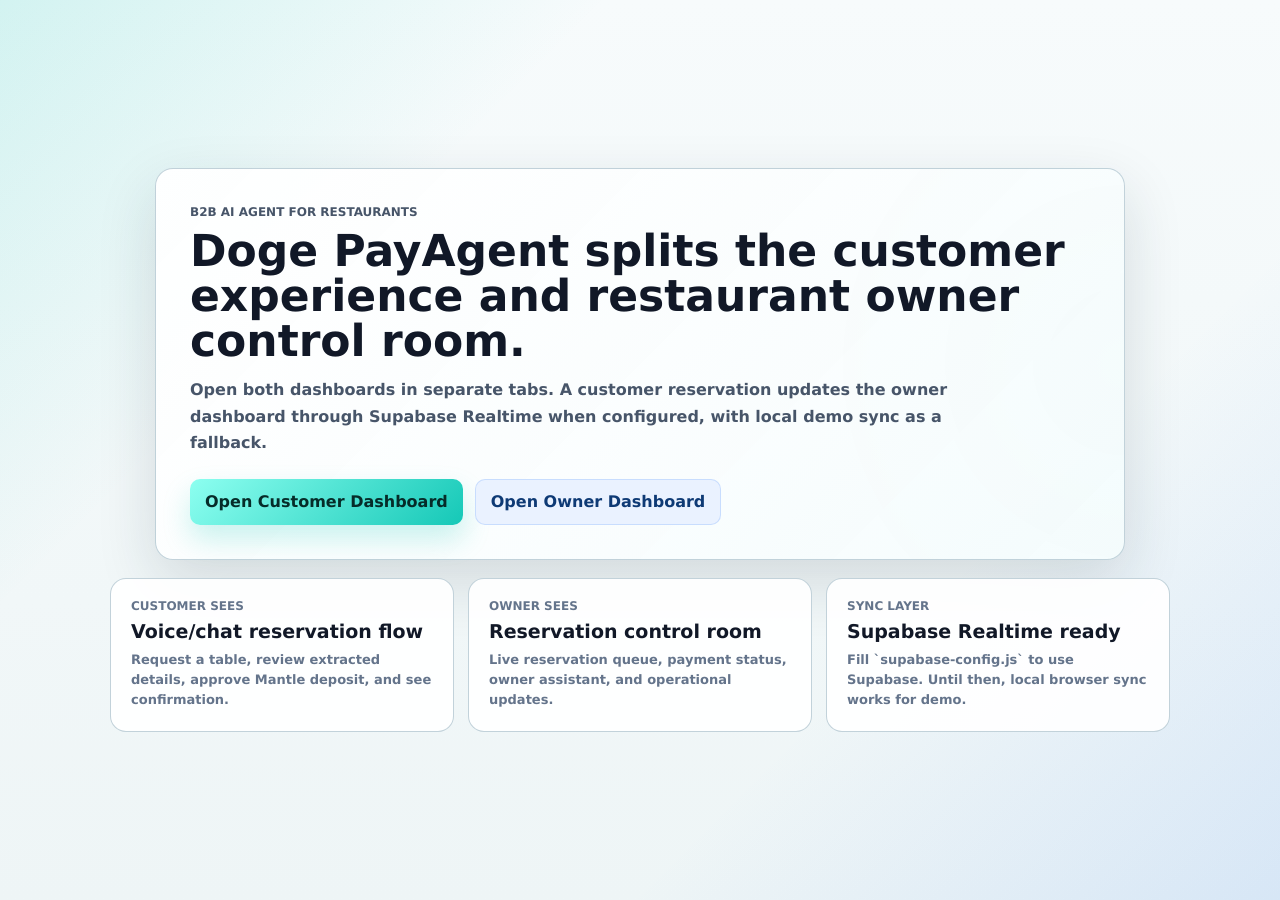
==== commit 3e406ef2: "Add files via upload" ====
--- a/index.html
+++ b/index.html
@@ -3,257 +3,41 @@
   <head>
     <meta charset="utf-8">
     <meta name="viewport" content="width=device-width, initial-scale=1">
-    <title>Doge PayAgent | Restaurant Reservation MVP</title>
+    <title>Doge PayAgent | Restaurant Agent MVP</title>
     <link rel="stylesheet" href="styles.css">
   </head>
   <body>
-    <div class="app-shell">
-      <aside class="sidebar" aria-label="Doge PayAgent navigation">
-        <div class="brand">
-          <div class="brand-mark">D</div>
-          <div>
-            <strong>Doge PayAgent</strong>
-            <span>Restaurant agent MVP</span>
-          </div>
+    <main class="launcher-shell">
+      <section class="launcher-hero">
+        <p class="eyebrow">B2B AI agent for restaurants</p>
+        <h1>Doge PayAgent splits the customer experience and restaurant owner control room.</h1>
+        <p>
+          Open both dashboards in separate tabs. A customer reservation updates the owner dashboard through Supabase Realtime when configured, with local demo sync as a fallback.
+        </p>
+
+        <div class="launcher-actions">
+          <a class="primary-link" href="customer.html" target="_blank" rel="noopener">Open Customer Dashboard</a>
+          <a class="secondary-link" href="owner.html" target="_blank" rel="noopener">Open Owner Dashboard</a>
         </div>
+      </section>
 
-        <nav class="side-nav">
-          <a class="active" href="#demo">Live Demo</a>
-          <a href="#restaurant">Restaurant Dashboard</a>
-          <a href="#proof">Mantle Proof</a>
-          <a href="#timeline">Timeline</a>
-        </nav>
-
-        <div class="sidebar-card">
-          <span class="live-dot"></span>
-          <strong>Focused hackathon scope</strong>
-          <p>One workflow: customer voice/chat reservation, Mantle deposit verification, restaurant dashboard update.</p>
-        </div>
-      </aside>
-
-      <main class="main">
-        <header class="hero">
-          <div class="hero-copy">
-            <p class="eyebrow">B2B AI agent for restaurants</p>
-            <h1>Reservation agent that turns a customer request into a confirmed booking.</h1>
-            <p>
-              Doge handles the conversation, checks restaurant availability, creates the reservation, requests a Mantle deposit, verifies proof, and updates the restaurant dashboard.
-            </p>
-          </div>
-
-          <div class="hero-visual" aria-label="Restaurant reservation visual">
-            <div class="fallback-scene" aria-hidden="true">
-              <span></span><span></span><span></span>
-            </div>
-            <div class="hero-overlay">
-              <span id="heroStatus">Ready for customer request</span>
-              <strong>Sakura Sushi Tokyo</strong>
-            </div>
-          </div>
-        </header>
-
-        <section class="metrics" aria-label="Demo metrics">
-          <article>
-            <span>Today's Reservations</span>
-            <strong id="metricReservations">18</strong>
-            <small>+1 after confirmation</small>
-          </article>
-          <article>
-            <span>Open Slots</span>
-            <strong id="metricSlots">7</strong>
-            <small>7-9 PM still available</small>
-          </article>
-          <article>
-            <span>Deposit Status</span>
-            <strong id="metricPayment">Waiting</strong>
-            <small>Mantle proof required</small>
-          </article>
-          <article>
-            <span>Agent Confidence</span>
-            <strong id="metricConfidence">--</strong>
-            <small>intent extraction</small>
-          </article>
-        </section>
-
-        <section class="demo-grid" id="demo">
-          <article class="panel customer-panel">
-            <div class="panel-header">
-              <div>
-                <p class="eyebrow">Customer agent</p>
-                <h2>Voice and chat reservation</h2>
-              </div>
-              <span id="agentBadge" class="state-pill">Idle</span>
-            </div>
-
-            <div class="mic-stage">
-              <button id="voiceBtn" class="mic-button" type="button" aria-label="Start microphone">
-                <span></span>
-              </button>
-              <div class="voice-waves" aria-hidden="true">
-                <i></i><i></i><i></i><i></i><i></i>
-              </div>
-              <p id="voiceStatus">Click the mic or use the demo request.</p>
-            </div>
-
-            <label class="input-label" for="requestText">Customer request</label>
-            <textarea id="requestText" rows="4">Hi Doge, book a table for 4 people tonight at 8 PM.</textarea>
-
-            <div class="button-row">
-              <button id="runAgentBtn" class="primary-btn" type="button">Run Reservation Agent</button>
-              <button id="demoVoiceBtn" class="secondary-btn" type="button">Demo Voice</button>
-              <button id="resetBtn" class="ghost-btn" type="button">Reset</button>
-            </div>
-
-            <label class="toggle-row">
-              <input id="speakReplyToggle" type="checkbox" checked>
-              <span>Doge voice reply</span>
-            </label>
-
-            <div class="chat-window" id="chatWindow" aria-live="polite"></div>
-          </article>
-
-          <article class="panel extraction-panel">
-            <div class="panel-header">
-              <div>
-                <p class="eyebrow">AI extraction</p>
-                <h2>Reservation packet</h2>
-              </div>
-              <span id="packetStatus" class="state-pill">Not created</span>
-            </div>
-
-            <div class="reservation-card">
-              <div>
-                <span>Guest Name</span>
-                <strong id="guestName">Muhammad</strong>
-              </div>
-              <div>
-                <span>Party Size</span>
-                <strong id="partySize">--</strong>
-              </div>
-              <div>
-                <span>Date</span>
-                <strong id="bookingDate">Tonight</strong>
-              </div>
-              <div>
-                <span>Time</span>
-                <strong id="bookingTime">--</strong>
-              </div>
-              <div>
-                <span>Table</span>
-                <strong id="tableSlot">--</strong>
-              </div>
-              <div>
-                <span>Deposit</span>
-                <strong id="depositAmount">12 USDC</strong>
-              </div>
-            </div>
-
-            <div class="availability-board">
-              <div class="board-title">
-                <span>Tonight availability</span>
-                <strong id="slotDecision">Waiting for request</strong>
-              </div>
-              <div class="slot-grid" id="slotGrid"></div>
-            </div>
-
-            <div class="agent-note" id="agentNote">
-              Doge will only confirm the reservation after the customer approves the Mantle deposit.
-            </div>
-          </article>
-
-          <aside class="panel proof-panel" id="proof">
-            <div class="panel-header">
-              <div>
-                <p class="eyebrow">Mantle deposit</p>
-                <h2>Payment proof</h2>
-              </div>
-              <span id="paymentBadge" class="state-pill">Waiting</span>
-            </div>
-
-            <dl class="proof-list">
-              <div><dt>Reservation ID</dt><dd id="reservationId">Not created</dd></div>
-              <div><dt>Network</dt><dd>Mantle</dd></div>
-              <div><dt>Token</dt><dd>USDC demo</dd></div>
-              <div><dt>Recipient</dt><dd>0x7a90...D0GE</dd></div>
-              <div><dt>Amount</dt><dd id="proofAmount">12 USDC</dd></div>
-            </dl>
-
-            <div class="hash-box">
-              <span>Transaction hash</span>
-              <code id="txHash">No transaction yet</code>
-            </div>
-
-            <div class="button-stack">
-              <button id="approvePaymentBtn" class="primary-btn" type="button" disabled>Approve Mantle Deposit</button>
-              <button id="verifyPaymentBtn" class="secondary-btn" type="button" disabled>Verify Proof & Confirm</button>
-            </div>
-          </aside>
-        </section>
-
-        <section class="dashboard-grid" id="restaurant">
-          <article class="panel restaurant-dashboard">
-            <div class="panel-header">
-              <div>
-                <p class="eyebrow">Restaurant dashboard</p>
-                <h2>Owner control room</h2>
-              </div>
-              <span id="dashboardBadge" class="state-pill">Live</span>
-            </div>
-
-            <div class="owner-query">
-              <label for="ownerQuestion">Owner asks the dashboard</label>
-              <div>
-                <input id="ownerQuestion" type="text" value="How many reservations do we have today?">
-                <button id="askOwnerBtn" class="secondary-btn" type="button">Ask</button>
-              </div>
-              <p id="ownerAnswer">You have 18 reservations today. 7 open dinner slots remain.</p>
-            </div>
-
-            <div class="table-wrap">
-              <table>
-                <thead>
-                  <tr>
-                    <th>Reservation</th>
-                    <th>Customer</th>
-                    <th>Guests</th>
-                    <th>Time</th>
-                    <th>Deposit</th>
-                    <th>Status</th>
-                  </tr>
-                </thead>
-                <tbody id="reservationTable"></tbody>
-              </table>
-            </div>
-          </article>
-
-          <article class="panel activity-panel" id="timeline">
-            <div class="panel-header">
-              <div>
-                <p class="eyebrow">Execution timeline</p>
-                <h2>Agent workflow</h2>
-              </div>
-              <span id="timelineBadge" class="state-pill">Ready</span>
-            </div>
-
-            <div class="timeline">
-              <div class="timeline-step active" data-step="capture"><span></span><div><strong>Capture request</strong><p>Voice/chat input received</p></div></div>
-              <div class="timeline-step" data-step="extract"><span></span><div><strong>Extract details</strong><p>Guests, time, date, restaurant rules</p></div></div>
-              <div class="timeline-step" data-step="availability"><span></span><div><strong>Check availability</strong><p>Slot selected from restaurant data</p></div></div>
-              <div class="timeline-step" data-step="deposit"><span></span><div><strong>Request deposit</strong><p>User must approve wallet transaction</p></div></div>
-              <div class="timeline-step" data-step="verify"><span></span><div><strong>Verify payment</strong><p>Backend checks Mantle transaction proof</p></div></div>
-              <div class="timeline-step" data-step="confirm"><span></span><div><strong>Confirm booking</strong><p>Restaurant dashboard updates</p></div></div>
-            </div>
-
-            <div class="activity-list" id="activityList"></div>
-          </article>
-        </section>
-
-        <footer class="footer-note">
-          Hackathon MVP: one complete workflow now. Food ordering, cancellations, analytics depth, and multi-business support remain roadmap features.
-        </footer>
-      </main>
-    </div>
-
-    <script src="app.js"></script>
+      <section class="launcher-grid">
+        <article>
+          <span>Customer sees</span>
+          <strong>Voice/chat reservation flow</strong>
+          <p>Request a table, review extracted details, approve Mantle deposit, and see confirmation.</p>
+        </article>
+        <article>
+          <span>Owner sees</span>
+          <strong>Reservation control room</strong>
+          <p>Live reservation queue, payment status, owner assistant, and operational updates.</p>
+        </article>
+        <article>
+          <span>Sync layer</span>
+          <strong>Supabase Realtime ready</strong>
+          <p>Fill `supabase-config.js` to use Supabase. Until then, local browser sync works for demo.</p>
+        </article>
+      </section>
+    </main>
   </body>
 </html>
--- a/styles.css
+++ b/styles.css
@@ -70,6 +70,107 @@
   max-width: 100%;
 }
 
+.launcher-shell {
+  display: grid;
+  align-content: center;
+  min-height: 100vh;
+  padding: 32px;
+}
+
+.launcher-hero {
+  max-width: 1060px;
+  margin: 0 auto 18px;
+  padding: 34px;
+  background:
+    linear-gradient(135deg, rgba(255, 255, 255, 0.95), rgba(246, 252, 253, 0.92)),
+    radial-gradient(circle at right, rgba(21, 200, 183, 0.18), transparent 34%);
+  border: 1px solid rgba(171, 193, 204, 0.72);
+  border-radius: 18px;
+  box-shadow: var(--shadow);
+}
+
+.launcher-hero h1 {
+  max-width: 900px;
+}
+
+.launcher-hero p {
+  max-width: 760px;
+  color: #475569;
+  line-height: 1.65;
+}
+
+.launcher-actions {
+  display: flex;
+  flex-wrap: wrap;
+  gap: 12px;
+  margin-top: 22px;
+}
+
+.primary-link,
+.secondary-link {
+  display: inline-flex;
+  min-height: 46px;
+  align-items: center;
+  justify-content: center;
+  padding: 11px 15px;
+  border-radius: 10px;
+  font-family: var(--font-display);
+  font-weight: 700;
+  text-decoration: none;
+}
+
+.primary-link {
+  color: #062c29;
+  background: linear-gradient(135deg, #8dfff0, var(--teal));
+  box-shadow: 0 14px 28px rgba(21, 200, 183, 0.22);
+}
+
+.secondary-link {
+  color: #0e3a75;
+  background: var(--blue-soft);
+  border: 1px solid rgba(47, 125, 246, 0.18);
+}
+
+.launcher-grid {
+  display: grid;
+  grid-template-columns: repeat(3, minmax(0, 1fr));
+  gap: 14px;
+  max-width: 1060px;
+  margin: 0 auto;
+}
+
+.launcher-grid article {
+  padding: 20px;
+  background: var(--surface);
+  border: 1px solid rgba(171, 193, 204, 0.72);
+  border-radius: 16px;
+}
+
+.launcher-grid span,
+.launcher-grid p {
+  color: var(--muted);
+}
+
+.launcher-grid span {
+  display: block;
+  margin-bottom: 8px;
+  font-size: 12px;
+  font-weight: 800;
+  text-transform: uppercase;
+}
+
+.launcher-grid strong {
+  display: block;
+  margin-bottom: 8px;
+  font-size: 19px;
+}
+
+.launcher-grid p {
+  margin-bottom: 0;
+  font-size: 13px;
+  line-height: 1.55;
+}
+
 .app-shell {
   display: grid;
   grid-template-columns: 252px minmax(0, 1fr);
@@ -179,7 +280,8 @@
   padding: 22px;
 }
 
-.hero {
+.hero,
+.page-hero {
   display: grid;
   grid-template-columns: minmax(0, 1.1fr) minmax(420px, 0.9fr);
   gap: 18px;
@@ -188,6 +290,7 @@
 }
 
 .hero-copy,
+.page-hero,
 .panel,
 .metrics article,
 .footer-note {
@@ -201,6 +304,11 @@
   padding: 30px;
 }
 
+.page-hero {
+  align-items: center;
+  padding: 28px;
+}
+
 .eyebrow {
   margin: 0 0 7px;
   color: var(--teal-dark);
@@ -233,12 +341,39 @@
   line-height: 1.02;
 }
 
-.hero-copy p:last-child {
+.hero-copy p:last-child,
+.page-hero p:last-child {
   max-width: 760px;
   margin-bottom: 0;
   color: #475569;
   font-size: 16px;
   line-height: 1.65;
+}
+
+.sync-card {
+  justify-self: end;
+  min-width: 250px;
+  padding: 18px;
+  background: #0f1b2c;
+  border-radius: 15px;
+}
+
+.sync-card span,
+.sync-card strong {
+  display: block;
+}
+
+.sync-card span {
+  color: #8dfff0;
+  font-size: 12px;
+  font-weight: 800;
+  text-transform: uppercase;
+}
+
+.sync-card strong {
+  margin-top: 8px;
+  color: #ffffff;
+  font-size: 24px;
 }
 
 .hero-visual {
@@ -352,18 +487,24 @@
   font-size: 26px;
 }
 
-.demo-grid {
+.demo-grid,
+.customer-grid {
   display: grid;
   grid-template-columns: minmax(360px, 0.98fr) minmax(390px, 1.02fr) minmax(320px, 0.72fr);
   gap: 16px;
   align-items: stretch;
 }
 
-.dashboard-grid {
+.dashboard-grid,
+.owner-grid {
   display: grid;
   grid-template-columns: minmax(0, 1.15fr) minmax(340px, 0.85fr);
   gap: 16px;
   margin-top: 16px;
+}
+
+.owner-grid {
+  align-items: start;
 }
 
 .panel {
@@ -541,8 +682,20 @@
   padding: 0 12px;
 }
 
+input[type="password"] {
+  width: 100%;
+  min-height: 42px;
+  padding: 0 12px;
+  color: var(--ink);
+  background: #ffffff;
+  border: 1px solid var(--line-strong);
+  border-radius: 12px;
+  outline: none;
+}
+
 textarea:focus,
-input[type="text"]:focus {
+input[type="text"]:focus,
+input[type="password"]:focus {
   border-color: rgba(47, 125, 246, 0.62);
   box-shadow: 0 0 0 4px rgba(47, 125, 246, 0.12);
 }
@@ -749,6 +902,13 @@
   text-align: right;
 }
 
+td code {
+  color: #0f766e;
+  font-family: var(--font-mono);
+  font-size: 11px;
+  font-weight: 700;
+}
+
 .hash-box {
   margin-top: 14px;
   padding: 13px;
@@ -798,6 +958,58 @@
   line-height: 1.55;
 }
 
+.customer-status-panel,
+.auth-panel {
+  margin-top: 16px;
+}
+
+.customer-status-grid,
+.auth-grid {
+  display: grid;
+  gap: 12px;
+}
+
+.customer-status-grid {
+  grid-template-columns: repeat(3, minmax(0, 1fr));
+}
+
+.customer-status-grid div {
+  padding: 14px;
+  background: var(--surface-soft);
+  border: 1px solid var(--line);
+  border-radius: 13px;
+}
+
+.customer-status-grid span {
+  display: block;
+  color: var(--muted);
+  font-size: 11px;
+  font-weight: 800;
+  text-transform: uppercase;
+}
+
+.customer-status-grid strong {
+  display: block;
+  margin-top: 7px;
+  font-size: 17px;
+}
+
+.auth-copy,
+.auth-message {
+  color: var(--muted);
+  line-height: 1.55;
+}
+
+.auth-grid {
+  grid-template-columns: repeat(2, minmax(0, 1fr)) auto auto;
+  align-items: center;
+}
+
+.auth-message {
+  margin: 12px 0 0;
+  font-size: 13px;
+}
+
 .table-wrap {
   overflow-x: auto;
   margin-top: 14px;
@@ -805,7 +1017,7 @@
 
 table {
   width: 100%;
-  min-width: 690px;
+  min-width: 0;
   border-collapse: collapse;
   font-size: 13px;
 }
@@ -991,9 +1203,16 @@
   }
 
   .hero,
+  .page-hero,
   .demo-grid,
-  .dashboard-grid {
+  .customer-grid,
+  .dashboard-grid,
+  .owner-grid {
     grid-template-columns: 1fr;
+  }
+
+  .sync-card {
+    justify-self: stretch;
   }
 }
 
@@ -1010,11 +1229,22 @@
     font-size: 32px;
   }
 
+  .launcher-shell {
+    padding: 14px;
+  }
+
+  .launcher-hero {
+    padding: 22px;
+  }
+
+  .launcher-grid,
   .metrics,
   .reservation-card,
   .slot-grid,
   .side-nav,
-  .owner-query > div {
+  .owner-query > div,
+  .customer-status-grid,
+  .auth-grid {
     grid-template-columns: 1fr;
   }
 
